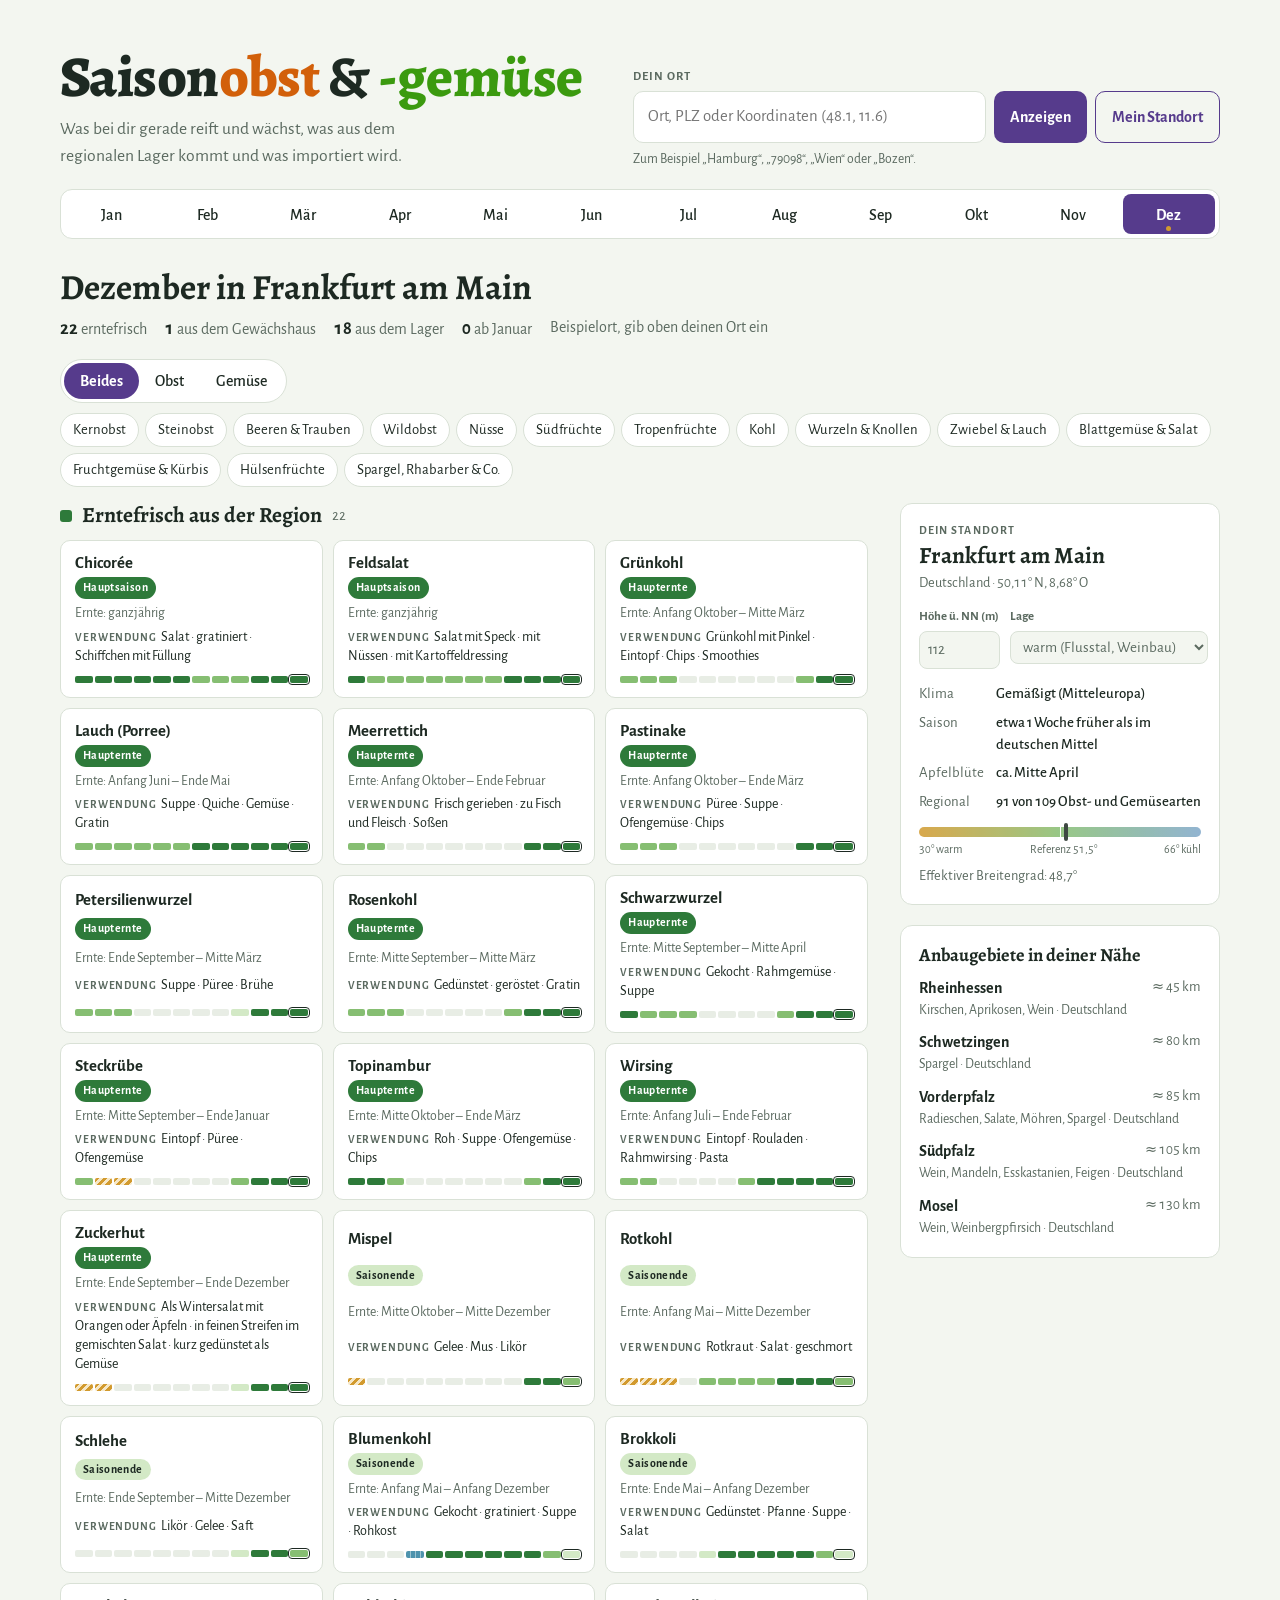
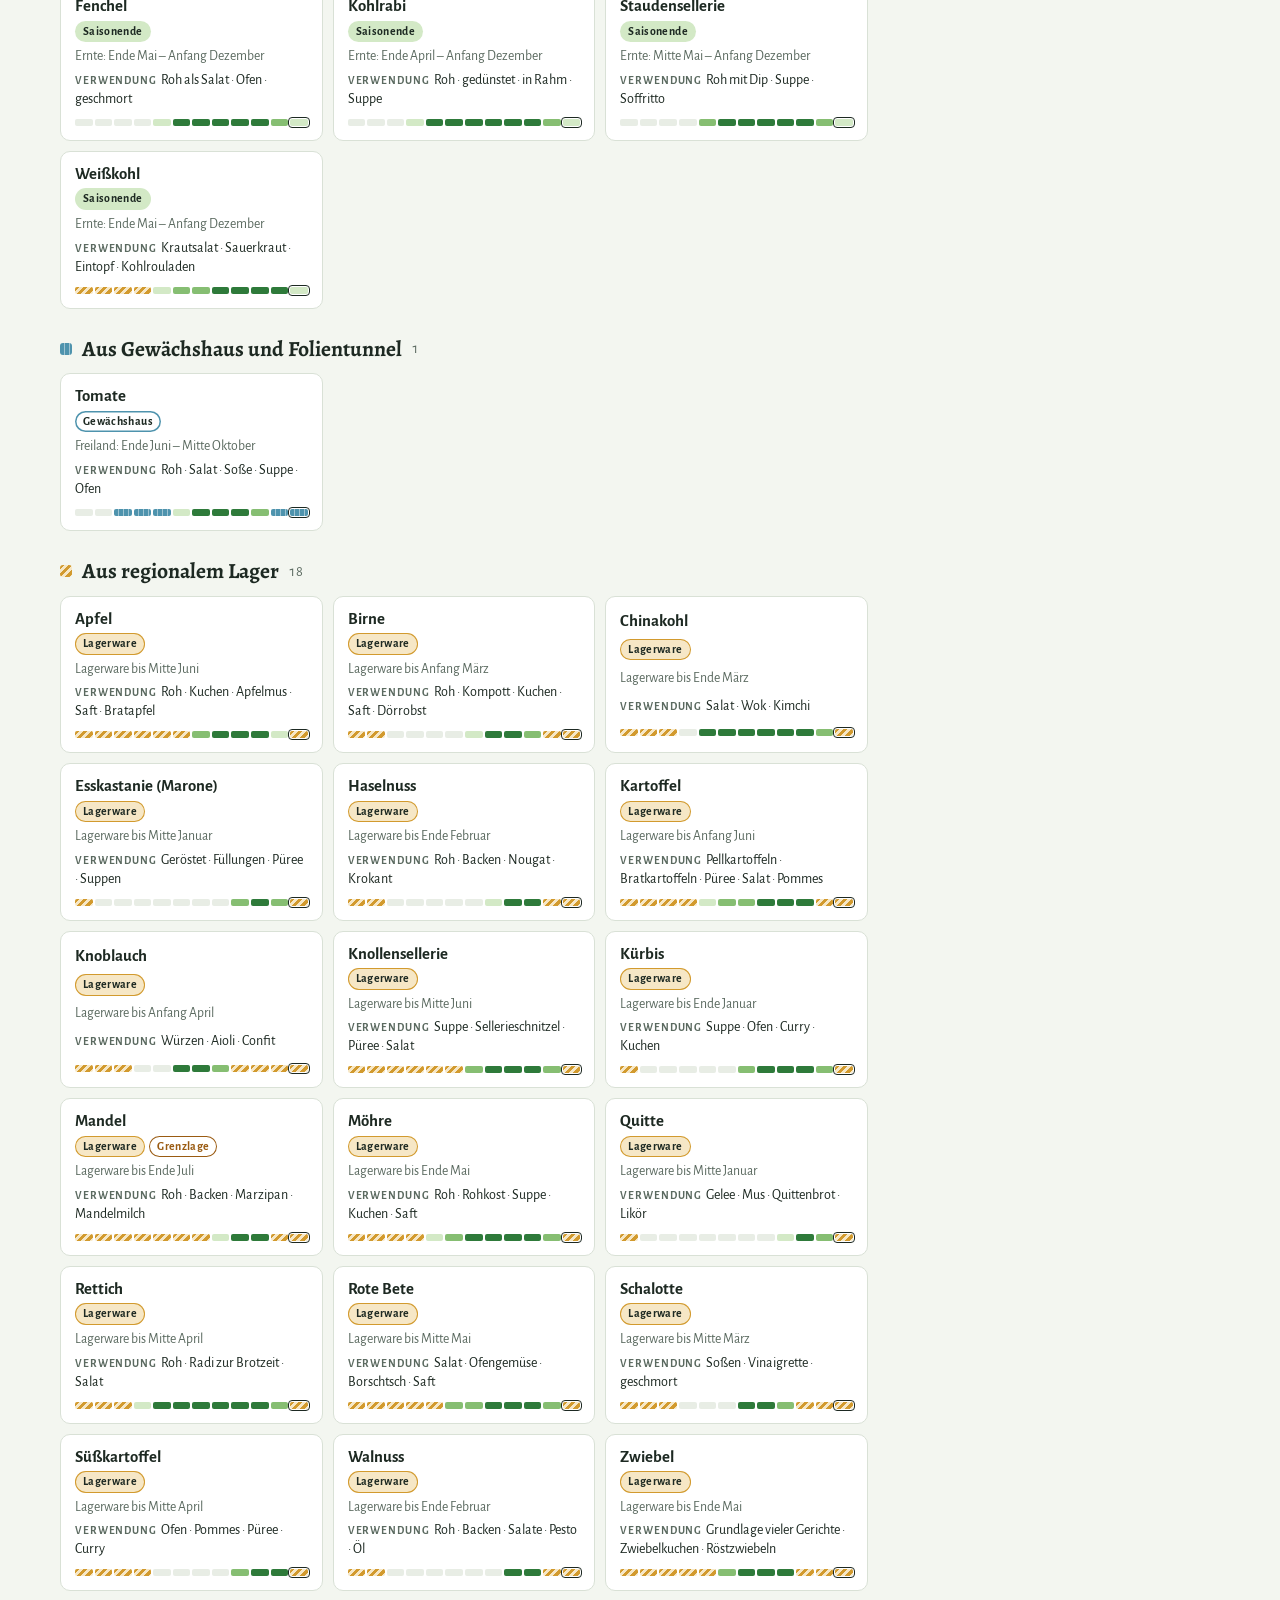
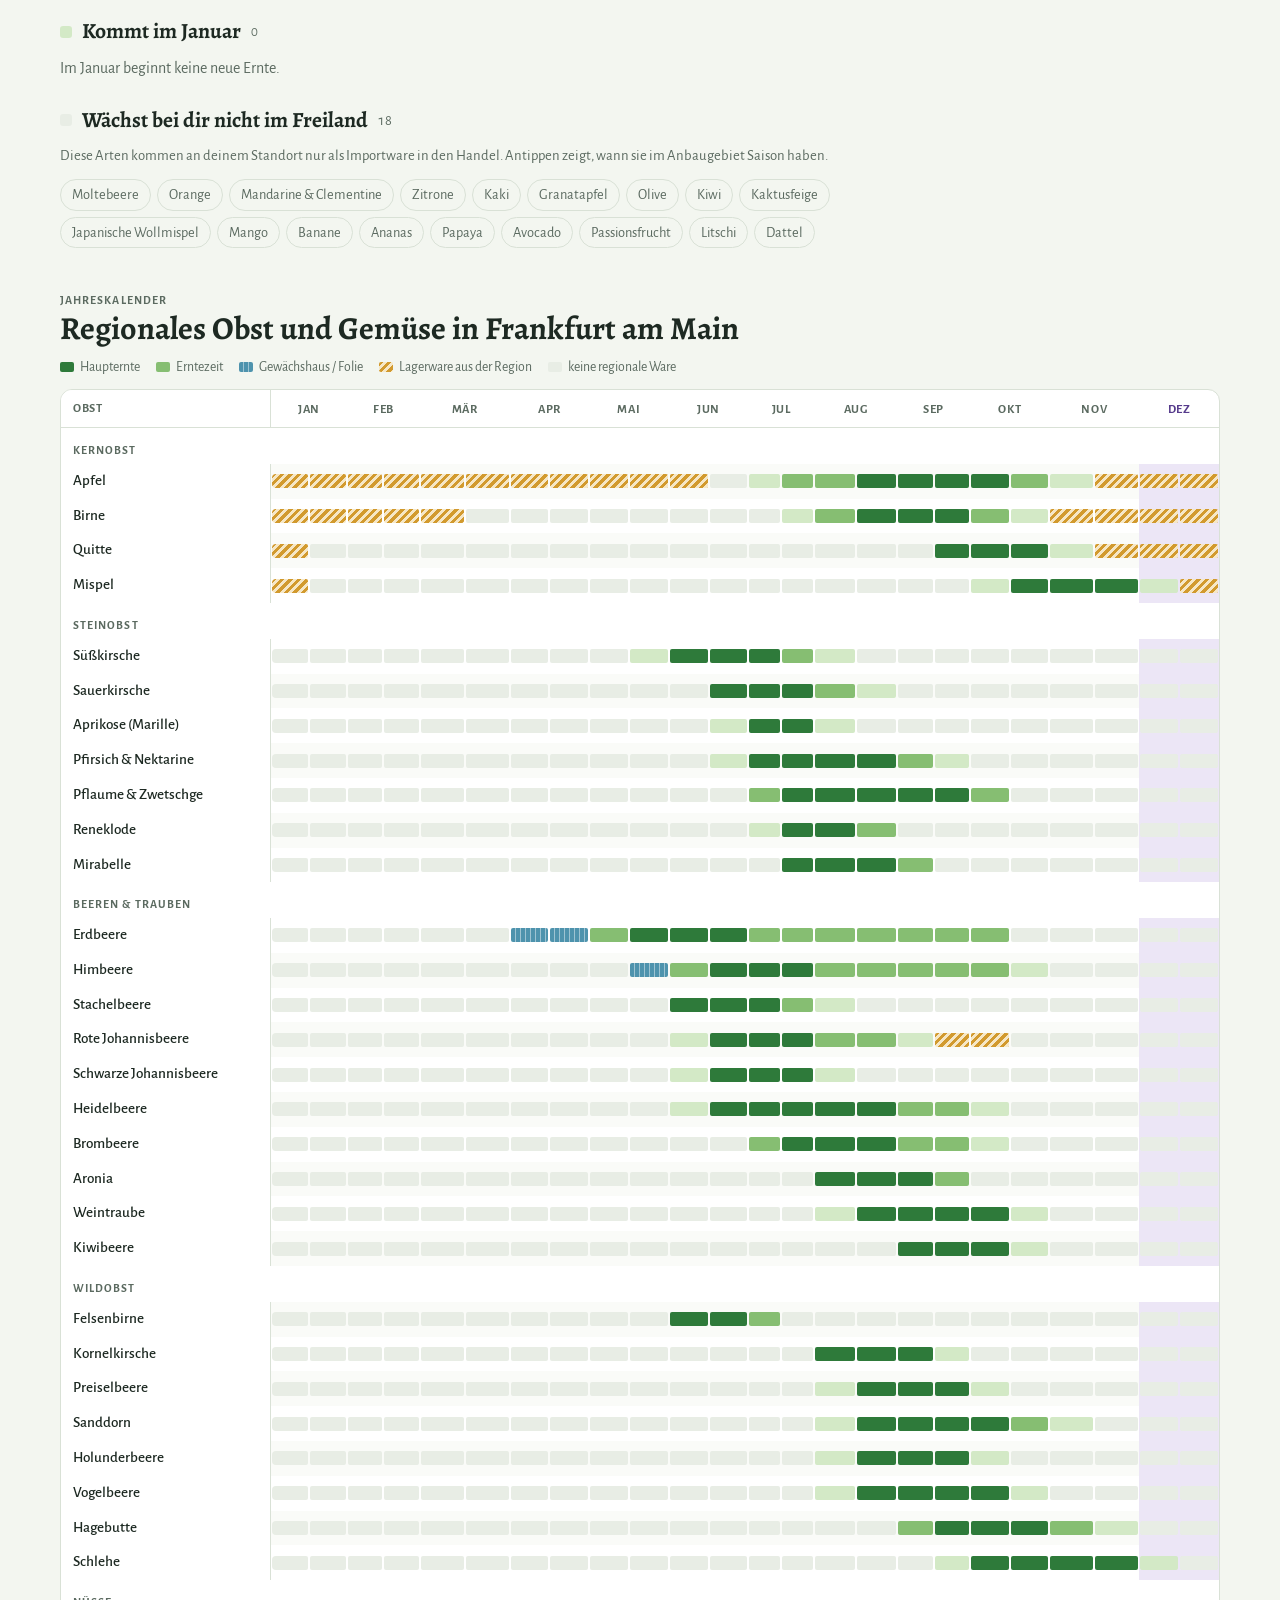
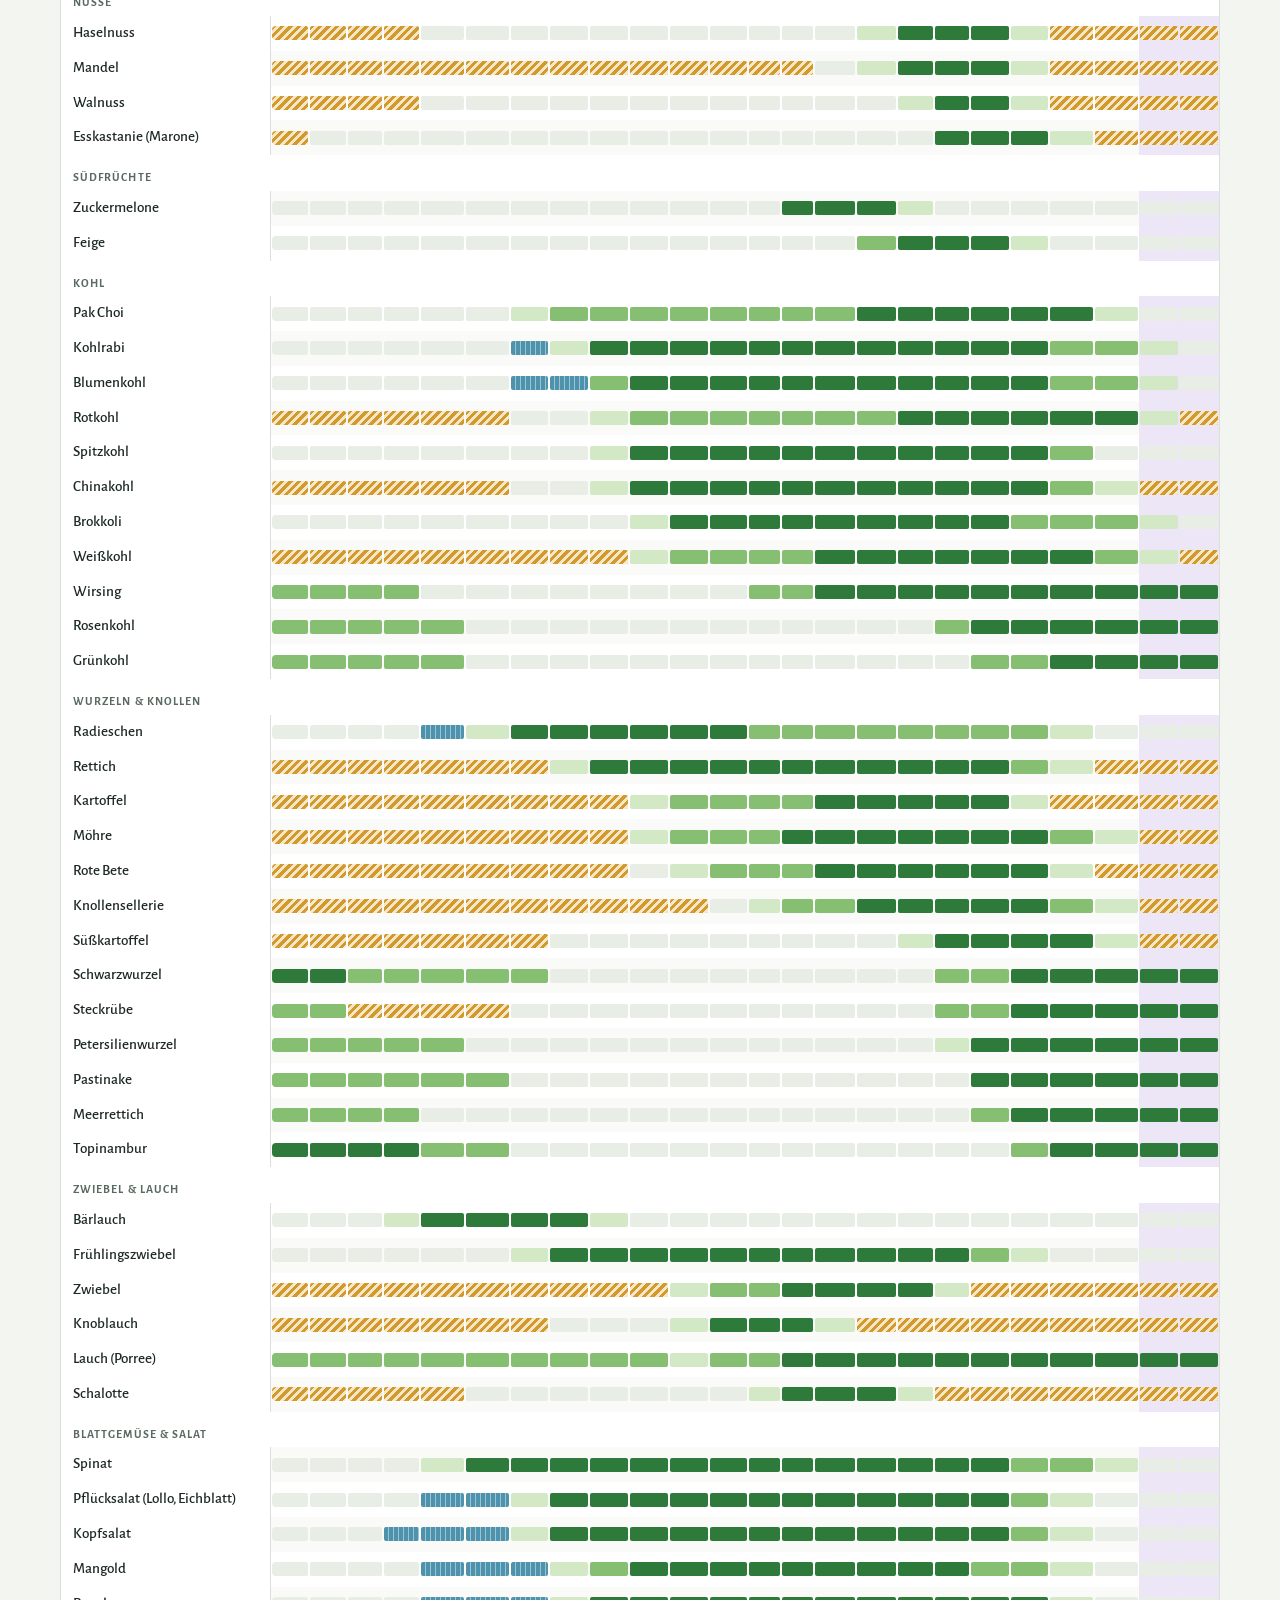
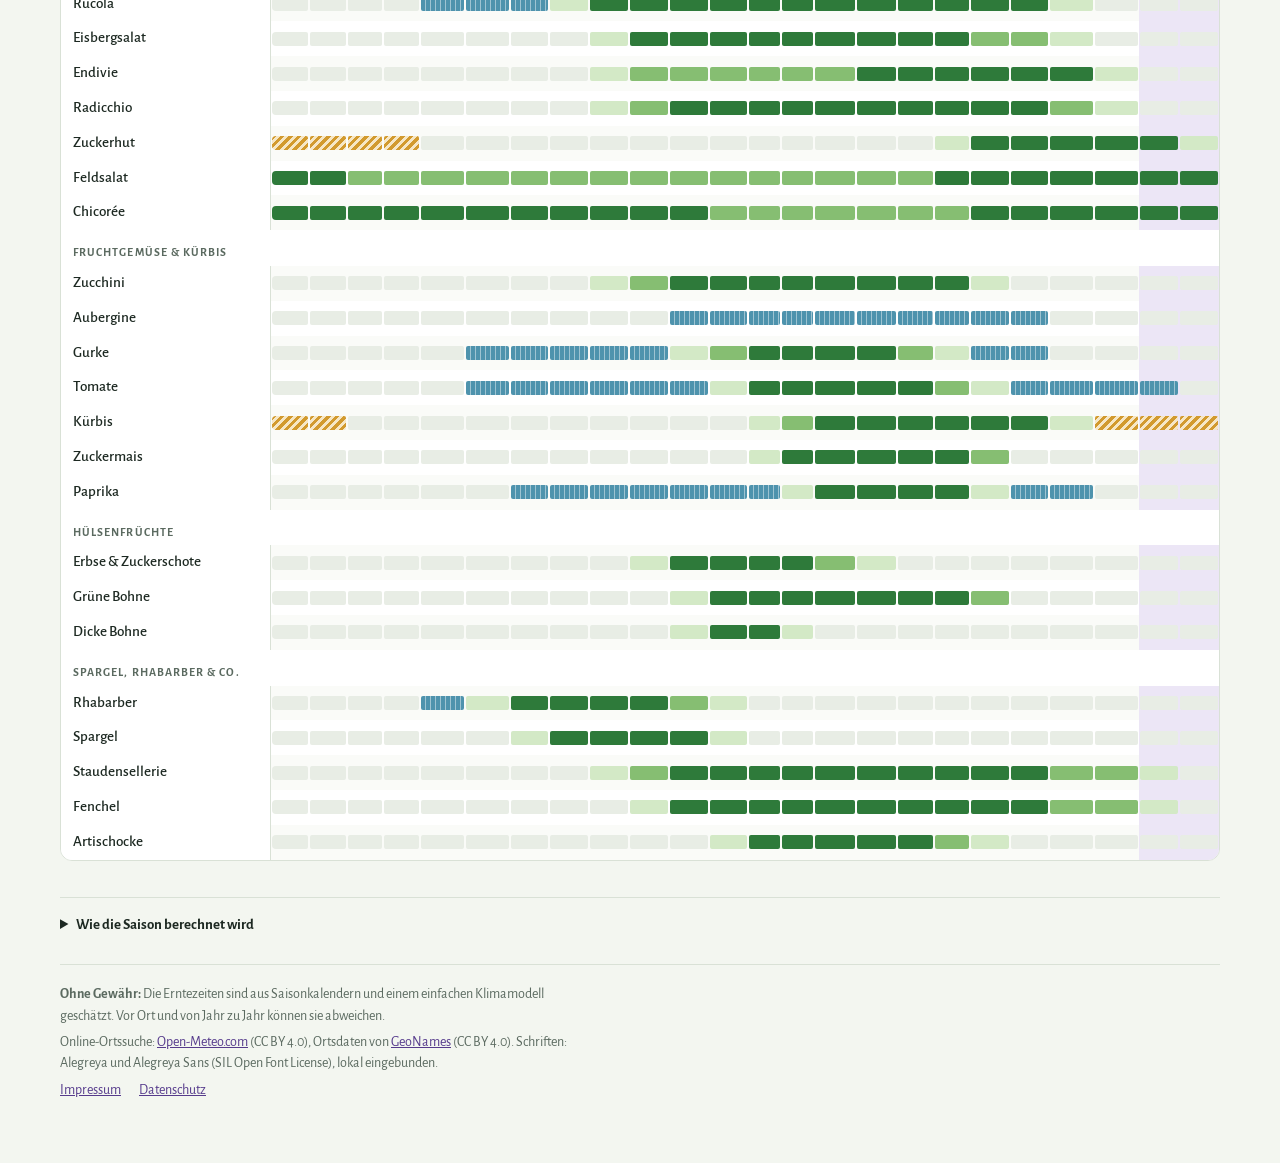
==== index.html @ 188ae680 "Saisonobst Version 5aa003ac43 Co-Authored-By: Claude Opus 5.5 <noreply@anthropic.com>" ====
<!doctype html>
<html lang="de">
<head>
<meta charset="utf-8">
<meta name="viewport" content="width=device-width,initial-scale=1,viewport-fit=cover">
<title>Saisonobst &amp; -gemüse vor Ort</title>
<meta name="description" content="Welches Obst und Gemüse wächst gerade bei dir? Ort oder PLZ eingeben und sehen, was frisch geerntet wird, was aus Gewächshaus oder Lager kommt und was importiert wird.">
<meta name="theme-color" content="#F3F6F0" media="(prefers-color-scheme: light)">
<meta name="theme-color" content="#111713" media="(prefers-color-scheme: dark)">
<link rel="manifest" href="manifest.webmanifest">
<script>/* Samsung Internet soll die App nicht selbst installieren, siehe Fußzeile */if(/SamsungBrowser/i.test(navigator.userAgent))document.querySelector('link[rel="manifest"]').remove();</script>
<link rel="icon" href="icons/icon.svg" type="image/svg+xml">
<link rel="icon" href="icons/favicon-32.png" sizes="32x32" type="image/png">
<link rel="apple-touch-icon" href="icons/apple-touch-icon.png">
<meta name="apple-mobile-web-app-title" content="Saisonobst">
<link rel="stylesheet" href="fonts/fonts.css">
<style>
/* Layout: Kopf mit Suche und Monatsleiste, darunter Hauptspalte (Karten nach Status) + Seitenspalte (Standortprofil, Anbaugebiete), dann Jahreskalender über die volle Breite */
:root{
  --paper:#F3F6F0; --surface:#FFFFFF; --ink:#1D2922; --muted:#5B6A60; --line:#D9E1D6;
  --accent:#563B8C; --accent-soft:#ECE6F6; --on-accent:#FFFFFF;
  --glass:#4E93AD;
  --peak:#2E7A3A; --season:#86BE72; --edge:#D3E9C6; --store:#D29A2E; --store-soft:#F6E7C6; --empty:#E8EDE5;
  --warn:#9A5B12; --brand-obst:#D2600A; --brand-gem:#3B9A0F;
  --f-display:"Alegreya", Georgia, "Times New Roman", serif;
  --f-body:"Alegreya Sans", "Segoe UI", system-ui, sans-serif;
  --r:10px;
}
@media (prefers-color-scheme: dark){:root:not([data-theme="light"]){
  --paper:#111713; --surface:#19211C; --ink:#E4ECE5; --muted:#98A79D; --line:#2B372F;
  --accent:#B69DEB; --accent-soft:#2A2340; --on-accent:#1A1326;
  --glass:#5FA6C0;
  --peak:#62C26B; --season:#3B7D45; --edge:#24402A; --store:#D9A13A; --store-soft:#3A2F17; --empty:#212A24;
  --warn:#E0A75A; --brand-obst:#F59A3C; --brand-gem:#86D93A; color-scheme:dark }}
:root[data-theme="dark"]{
  --paper:#111713; --surface:#19211C; --ink:#E4ECE5; --muted:#98A79D; --line:#2B372F;
  --accent:#B69DEB; --accent-soft:#2A2340; --on-accent:#1A1326;
  --glass:#5FA6C0;
  --peak:#62C26B; --season:#3B7D45; --edge:#24402A; --store:#D9A13A; --store-soft:#3A2F17; --empty:#212A24;
  --warn:#E0A75A; --brand-obst:#F59A3C; --brand-gem:#86D93A; color-scheme:dark }

*{box-sizing:border-box}
body{background:var(--paper);color:var(--ink);font-family:var(--f-body);font-size:16px;line-height:1.5;
  padding-left:max(16px, env(safe-area-inset-left, 0px));padding-right:max(16px, env(safe-area-inset-right, 0px));padding-block:0 48px}
.wrap{max-width:1160px;margin:0 auto}
h1,h2,h3{font-family:var(--f-display);text-wrap:balance;margin:0;line-height:1.15}
button,input,select{font:inherit;color:inherit}
:focus-visible{outline:2px solid var(--accent);outline-offset:2px}
.muted{color:var(--muted)}
.num{font-variant-numeric:tabular-nums}

/* Kopf */
.masthead{display:grid;grid-template-columns:minmax(0,1fr) minmax(0,1.1fr);gap:24px 40px;align-items:end;padding-block:36px 20px}
.brand h1{font-size:clamp(2.4rem,5vw,3.6rem);font-weight:800;letter-spacing:-.01em}
.brand h1 .b-obst{color:var(--brand-obst)}
.brand h1 .b-gem{white-space:nowrap}
.brand h1 .b-gem b{color:var(--brand-gem);font-weight:inherit}
.brand p{margin:6px 0 0;font-size:1.1rem;color:var(--muted);max-width:40ch}
.search{position:relative;display:flex;flex-direction:column;gap:6px}
.search label{font-size:.78rem;text-transform:uppercase;letter-spacing:.08em;color:var(--muted);font-weight:700}
.search-row{display:flex;gap:8px}
.search input{flex:1;min-width:0;padding:12px 14px;border:1.5px solid var(--line);border-radius:var(--r);background:var(--surface);font-size:1.05rem}
.search input:focus{border-color:var(--accent);outline:none;box-shadow:0 0 0 3px var(--accent-soft)}
.btn{border:0;border-radius:var(--r);padding:12px 16px;background:var(--accent);color:var(--on-accent);font-weight:700;cursor:pointer;white-space:nowrap}
.btn.ghost{background:transparent;color:var(--accent);border:1.5px solid var(--accent)}
.hint{font-size:.85rem;color:var(--muted);min-height:1.3em}
.hint.err{color:var(--warn)}
.suggest{position:absolute;top:100%;left:0;right:0;z-index:20;margin:4px 0 0;padding:4px;list-style:none;background:var(--surface);border:1px solid var(--line);border-radius:var(--r);box-shadow:0 12px 30px rgba(0,0,0,.14);max-height:320px;overflow:auto}
.suggest li{padding:8px 10px;border-radius:7px;cursor:pointer;display:flex;justify-content:space-between;gap:12px}
.suggest li[aria-selected="true"],.suggest li:hover{background:var(--accent-soft)}
.suggest small{color:var(--muted);white-space:nowrap}

/* Monatsleiste */
.months{display:grid;grid-template-columns:repeat(12,minmax(0,1fr));gap:4px;padding:4px;background:var(--surface);border:1px solid var(--line);border-radius:12px}
.months button{border:0;background:transparent;padding:9px 0 7px;border-radius:8px;cursor:pointer;font-weight:500;position:relative}
.months button:hover{background:var(--accent-soft)}
.months button[aria-pressed="true"]{background:var(--accent);color:var(--on-accent);font-weight:700}
.months button.today::after{content:"";position:absolute;left:50%;bottom:3px;width:5px;height:5px;margin-left:-2.5px;border-radius:50%;background:var(--store)}

/* Zusammenfassung */
.summary{display:flex;flex-wrap:wrap;align-items:baseline;justify-content:space-between;gap:8px 24px;padding-block:28px 8px}
.summary h2{font-size:clamp(1.6rem,3vw,2.2rem);font-weight:700}
.counts{display:flex;flex-wrap:wrap;gap:6px 18px;color:var(--muted)}
.counts b{color:var(--ink);font-size:1.15rem}
.toolbar{display:flex;flex-wrap:wrap;align-items:center;gap:10px 16px;padding-block:8px 4px}
.kind{display:inline-flex;padding:3px;border-radius:999px;background:var(--surface);border:1px solid var(--line)}
.kind button{border:0;background:transparent;border-radius:999px;padding:6px 16px;cursor:pointer;font-weight:500}
.kind button[aria-pressed="true"]{background:var(--accent);color:var(--on-accent);font-weight:700}
.filters{display:flex;flex-wrap:wrap;gap:6px}
.chip{border:1.5px solid var(--line);background:var(--surface);border-radius:999px;padding:5px 12px;cursor:pointer;font-size:.92rem}
.chip[aria-pressed="true"]{border-color:var(--accent);background:var(--accent-soft);color:var(--ink);font-weight:700}
.filters.all .chip[aria-pressed="true"]{border-color:var(--line);background:var(--surface);font-weight:400}

/* Haupt-Layout */
.layout{display:grid;grid-template-columns:minmax(0,1fr) 320px;gap:32px;align-items:start;padding-top:12px}
.group{display:flex;flex-direction:column;gap:12px;padding-bottom:28px}
.group-head{display:flex;align-items:center;gap:10px}
.group-head h3{font-size:1.35rem}
.group-head .count{font-size:.9rem;color:var(--muted)}
.group-head .key{width:12px;height:12px;border-radius:3px;flex:none}
.group p.empty{margin:0;color:var(--muted)}
.cards{display:grid;grid-template-columns:repeat(auto-fill,minmax(210px,1fr));gap:10px}
.card{display:grid;grid-template-columns:minmax(0,1fr);gap:4px 10px;align-items:center;text-align:left;padding:12px 14px 14px;background:var(--surface);border:1px solid var(--line);border-radius:var(--r);cursor:pointer;transition:border-color .15s, transform .15s}
.card:hover{border-color:var(--accent);transform:translateY(-1px)}
.card-name{font-weight:700;font-size:1.05rem;line-height:1.2}
.card-meta{grid-column:1 / -1;font-size:.86rem;color:var(--muted)}
.card-use{grid-column:1 / -1;font-size:.88rem;line-height:1.35;color:var(--ink)}
.use-lbl{font-size:.7rem;text-transform:uppercase;letter-spacing:.08em;font-weight:700;color:var(--muted);margin-right:2px}
.card .pills{grid-column:1 / -1;display:flex;flex-wrap:wrap;gap:4px}
.pill{display:inline-block;font-size:.74rem;font-weight:700;letter-spacing:.03em;padding:2px 8px;border-radius:999px;background:var(--empty);color:var(--ink)}
.pill.peak{background:var(--peak);color:#fff}
.pill.season{background:var(--edge);color:var(--ink)}
.pill.store{background:var(--store-soft);color:var(--ink);box-shadow:inset 0 0 0 1px var(--store)}
.pill.glass{background:transparent;box-shadow:inset 0 0 0 1.5px var(--glass);color:var(--ink)}
.c-glass{background:repeating-linear-gradient(90deg,var(--glass) 0 4px,color-mix(in srgb,var(--glass) 55%,var(--surface)) 4px 5px)!important}
.pill.edge{background:transparent;box-shadow:inset 0 0 0 1px var(--warn);color:var(--warn)}
.strip{grid-column:1 / -1;display:grid;grid-template-columns:repeat(12,1fr);gap:2px;margin-top:6px}
.strip i{height:7px;border-radius:2px;background:var(--empty)}
.strip i.sel{outline:1.5px solid var(--ink);outline-offset:1px}
.c-peak{background:var(--peak)!important}
.c-season{background:var(--season)!important}
.c-edge{background:var(--edge)!important}
.c-store{background:repeating-linear-gradient(135deg,var(--store) 0 3px,var(--store-soft) 3px 6px)!important}
.tags{display:flex;flex-wrap:wrap;gap:6px}
.tag{display:inline-flex;align-items:center;gap:6px;border:1px solid var(--line);background:transparent;border-radius:999px;padding:4px 11px;font-size:.9rem;cursor:pointer;color:var(--muted)}
.tag:hover{border-color:var(--accent);color:var(--ink)}

/* Seitenspalte */
aside{display:flex;flex-direction:column;gap:20px;position:sticky;top:calc(env(safe-area-inset-top, 0px) + 16px)}
.panel{background:var(--surface);border:1px solid var(--line);border-radius:12px;padding:18px}
.panel h3{font-size:1.15rem;margin-bottom:10px}
.eyebrow{font-size:.74rem;text-transform:uppercase;letter-spacing:.09em;color:var(--muted);font-weight:700}
.loc-name{font-family:var(--f-display);font-size:1.45rem;font-weight:700;line-height:1.2;margin:2px 0 2px}
.loc-sub{font-size:.9rem;color:var(--muted)}
.fields{display:grid;grid-template-columns:1fr 1fr;gap:10px;margin:14px 0}
.fields label{display:flex;flex-direction:column;gap:4px;font-size:.8rem;color:var(--muted);font-weight:700}
.fields input,.fields select{padding:7px 8px;border:1px solid var(--line);border-radius:8px;background:var(--paper);font-weight:400;font-size:.95rem;min-width:0}
.facts{margin:0;display:grid;grid-template-columns:auto 1fr;gap:6px 12px;font-size:.93rem}
.facts dt{color:var(--muted)}
.facts dd{margin:0;font-weight:500}
.gauge{margin-top:14px}
.gauge-bar{position:relative;height:10px;border-radius:5px;background:linear-gradient(90deg,var(--store) 0%,var(--season) 50%,#7FA7C9 100%);opacity:.85}
.gauge-mark{position:absolute;top:-4px;width:4px;height:18px;margin-left:-2px;border-radius:2px;background:var(--ink)}
.gauge-mid{position:absolute;top:-2px;width:1px;height:14px;background:var(--surface);left:50%}
.gauge-scale{display:flex;justify-content:space-between;font-size:.74rem;color:var(--muted);margin-top:4px}
.note{font-size:.85rem;color:var(--warn);margin:10px 0 0}
.regions{list-style:none;margin:0;padding:0;display:flex;flex-direction:column;gap:10px}
.regions li{display:grid;grid-template-columns:minmax(0,1fr) auto;gap:0 10px}
.regions .rn{font-weight:700}
.regions .rd{font-variant-numeric:tabular-nums;color:var(--muted);font-size:.9rem;text-align:right}
.regions .rf{grid-column:1 / -1;font-size:.86rem;color:var(--muted)}

/* Kalender */
.calendar{padding-top:16px}
.calendar-head{display:flex;flex-wrap:wrap;justify-content:space-between;align-items:end;gap:10px 24px;margin-bottom:12px}
.calendar-head h2{font-size:clamp(1.5rem,2.6vw,2rem)}
.legend{display:flex;flex-wrap:wrap;gap:6px 16px;font-size:.86rem;color:var(--muted)}
.legend span{display:inline-flex;align-items:center;gap:6px}
.legend i{width:14px;height:10px;border-radius:2px;display:inline-block;background:var(--empty)}
.table-scroll{overflow-x:auto;background:var(--surface);border:1px solid var(--line);border-radius:12px}
table{border-collapse:separate;border-spacing:0;width:100%;min-width:720px}
th,td{padding:0}
thead th{font-size:.78rem;font-weight:700;color:var(--muted);text-transform:uppercase;letter-spacing:.06em;padding:10px 0 8px;text-align:center;border-bottom:1px solid var(--line)}
thead th.sel{color:var(--accent)}
th.rowh{position:sticky;left:0;z-index:2;background:var(--surface);text-align:left;padding:0 12px;width:210px;min-width:170px;border-right:1px solid var(--line)}
thead th.rowh{z-index:3}
th.rowh button{display:flex;align-items:center;gap:8px;width:100%;border:0;background:transparent;padding:6px 0;cursor:pointer;text-align:left;font-weight:500;text-transform:none;letter-spacing:0;font-size:.95rem;color:var(--ink)}
th.rowh button:hover{color:var(--accent)}
tbody tr:nth-child(even) td{background:color-mix(in srgb,var(--paper) 45%,transparent)}
td.cell{padding:5px 1px}
td.cell i{display:block;height:14px;border-radius:2px;background:var(--empty)}
td.m0 i{border-top-left-radius:4px;border-bottom-left-radius:4px}
td.sel{background:var(--accent-soft)!important}
td.cat-row{padding:14px 12px 4px;font-size:.74rem;text-transform:uppercase;letter-spacing:.09em;color:var(--muted);font-weight:700;background:var(--surface)!important}

/* Dialog */
dialog{border:0;border-radius:14px;padding:0;max-width:min(560px,calc(100vw - 32px));width:100%;background:var(--surface);color:var(--ink);box-shadow:0 30px 80px rgba(0,0,0,.35)}
dialog::backdrop{background:rgba(10,15,12,.45)}
.dlg{padding:22px 22px 20px;display:flex;flex-direction:column;gap:14px}
.dlg-head{display:flex;align-items:center;gap:12px}
.dlg-head h2{font-size:1.7rem;flex:1}
.close{border:0;background:var(--empty);width:34px;height:34px;border-radius:50%;cursor:pointer;font-size:1.2rem;line-height:1}
.dlg .facts{font-size:.98rem}
.dlg .strip{grid-template-columns:repeat(24,1fr);gap:2px}
.dlg .strip i{height:12px}
.strip-lbl{display:grid;grid-template-columns:repeat(12,1fr);font-size:.72rem;color:var(--muted);text-align:center}
.dlg p{margin:0}
.rez-link{display:block;padding:10px 12px;border:1px solid var(--line);border-radius:var(--r);color:inherit;text-decoration:none}
.rez-link:hover{border-color:var(--accent)}
.rez-link b{display:block;color:var(--accent)}
.rez-meta{display:block;font-size:.86rem;color:var(--muted)}
.dlg h4{margin:0 0 2px;font-size:.74rem;text-transform:uppercase;letter-spacing:.09em;color:var(--muted)}

/* Methodik */
.method{margin-top:36px;border-top:1px solid var(--line);padding-top:16px;color:var(--muted);font-size:.93rem}
.method summary{cursor:pointer;font-weight:700;color:var(--ink)}
.method p{max-width:75ch}

@media (max-width: 900px){
  .masthead{grid-template-columns:1fr;padding-block:24px 16px}
  .layout{grid-template-columns:1fr}
  aside{position:static}
}
@media (max-width: 560px){
  .months{grid-template-columns:repeat(6,minmax(0,1fr))}
  .search-row{flex-wrap:wrap}
  .search-row input{flex-basis:100%}
  .search-row .btn{flex:1}
  .cards{grid-template-columns:1fr}
}
@media (prefers-reduced-motion: reduce){ .card{transition:none} .card:hover{transform:none} }

/* App-Fassung: Fußzeile */
.appfoot{margin-top:28px;padding-top:14px;border-top:1px solid var(--line);color:var(--muted);font-size:.88rem}
.appfoot p{max-width:75ch;margin:.4em 0}
.appfoot a{color:var(--accent)}
.appfoot-links{display:flex;flex-wrap:wrap;gap:6px 18px;align-items:center}
.appfoot button{font:inherit;font-weight:700;color:var(--on-accent);background:var(--accent);border:0;border-radius:999px;padding:6px 14px;cursor:pointer}
.appfoot button:focus-visible,.appfoot a.appfoot-btn:focus-visible{outline:2px solid var(--ink);outline-offset:2px}
.appfoot a.appfoot-btn{display:inline-block;font-weight:700;color:var(--on-accent);background:var(--accent);border-radius:999px;padding:6px 14px;text-decoration:none;white-space:nowrap}
</style>
</head>
<body>
<div class="wrap">
  <header class="masthead">
    <div class="brand">
      <h1>Saison<span class="b-obst">obst</span> <span class="b-gem">&amp;&nbsp;<b>-gemüse</b></span></h1>
      <p>Was bei dir gerade reift und wächst, was aus dem regionalen Lager kommt und was importiert wird.</p>
    </div>
    <div class="search">
      <label for="q">Dein Ort</label>
      <div class="search-row">
        <input id="q" type="text" autocomplete="off" spellcheck="false" placeholder="Ort, PLZ oder Koordinaten (48.1, 11.6)"
               role="combobox" aria-expanded="false" aria-controls="suggest" aria-autocomplete="list">
        <button class="btn" id="go" type="button">Anzeigen</button>
        <button class="btn ghost" id="geo" type="button" hidden>Mein Standort</button>
      </div>
      <ul class="suggest" id="suggest" role="listbox" hidden></ul>
      <div class="hint" id="hint" aria-live="polite">Zum Beispiel „Hamburg“, „79098“, „Wien“ oder „Bozen“.</div>
    </div>
  </header>

  <nav class="months" id="months" aria-label="Monat wählen"></nav>

  <section class="summary">
    <h2 id="title">…</h2>
    <div class="counts num" id="counts"></div>
  </section>
  <div class="toolbar">
    <div class="kind" id="kind" role="group" aria-label="Obst oder Gemüse anzeigen"></div>
    <div class="filters" id="filters" role="group" aria-label="Kategorien filtern"></div>
  </div>

  <div class="layout">
    <main id="main"></main>
    <aside>
      <section class="panel" id="profile"></section>
      <section class="panel">
        <h3>Anbaugebiete in deiner Nähe</h3>
        <ul class="regions" id="regions"></ul>
      </section>
    </aside>
  </div>

  <section class="calendar">
    <div class="calendar-head">
      <div>
        <div class="eyebrow">Jahreskalender</div>
        <h2 id="cal-title">Regionales Obst und Gemüse</h2>
      </div>
      <div class="legend">
        <span><i class="c-peak"></i>Haupternte</span>
        <span><i class="c-season"></i>Erntezeit</span>
        <span><i class="c-glass"></i>Gewächshaus / Folie</span>
        <span><i class="c-store"></i>Lagerware aus der Region</span>
        <span><i></i>keine regionale Ware</span>
      </div>
    </div>
    <div class="table-scroll"><table id="cal"></table></div>
  </section>

  <details class="method">
    <summary>Wie die Saison berechnet wird</summary>
    <p>Grundlage sind amtliche Saisonkalender: der Bayerische Saisonkalender des Kompetenzzentrums für Ernährung (KErn, 2020), die Saisonkalender des Bundeszentrums für Ernährung (BZfE/BLE, 2024), der Saisonkalender des Schweizer Bauernverbands (2025) und das Saisonposter der Energie- und Umweltagentur Niederösterreich. Die Erntezeiten beziehen sich auf ein Referenzklima wie in Mittel- und Süddeutschland (etwa 51,5° N in 100–200 m Höhe, entspricht klimatisch etwa München). Für deinen Ort rechnet die App einen „effektiven Breitengrad“ aus Breitengrad und Höhe: 122 Höhenmeter wirken etwa wie ein Breitengrad weiter nördlich (bioklimatisches Gesetz nach Hopkins). Warme Lagen wie Oberrheingraben, Weinstraße, Wachau oder Tessin werden um 1,5 Grad wärmer gerechnet, kühle Lagen um 1 Grad kühler.</p>
    <p>Pro Grad verschiebt sich die Ernte um etwa 3 Tage, höchstens um 40 Tage. Zitrusfrüchte und andere Winterfrüchte verschieben sich kaum. Ob eine Frucht bei dir regional wächst, hängt davon ab, ob der effektive Breitengrad im Anbaubereich der Frucht liegt. Auf der Südhalbkugel werden alle Zeiten um ein halbes Jahr versetzt.</p>
    <p>Bei Gemüse zeigt die App zusätzlich, wann regionale Ware aus Gewächshaus oder Folientunnel kommt, etwa Tomaten, Gurken, Paprika und früher Salat. Wintergemüse wie Grünkohl, Lauch oder Feldsalat bleibt über den Winter auf dem Feld. In sehr kalten Regionen mit Dauerfrost ist das nur eingeschränkt möglich.</p>
    <p>Grenzen: Niederschlag, Wüsten- und Monsunklima, Mikroklima und einzelne Sorten bildet das Modell nicht ab. Für München weicht das Modell nur in 31 von 804 Monatswerten vom Bayerischen Saisonkalender ab, meist in Randmonaten oder wo sich die Kalender untereinander widersprechen. Für Deutschland, Österreich und die Schweiz sind die Angaben daher verlässlich, im übrigen Europa grob, außerhalb Europas nur eine Näherung. Wetter verschiebt die Ernte von Jahr zu Jahr um ein bis zwei Wochen.</p>
    <p>Rezept-Tipps: Die Detailansicht verlinkt je Sorte ein Rezept von GuteKueche.at mit mindestens 4,3 Sternen und 15 Bewertungen. Geprüft wurde je Sorte nur eine Auswahl der Rezepte, es ist also ein gut bewertetes Rezept, nicht zwingend das beste. Die Bewertungen in der App haben den Stand November 2026, aktuell stehen sie auf der Rezeptseite. Die Seite ist österreichisch geprägt, dort heißt etwa die Tomate Paradeiser. Wo kein Rezept die Regel erfüllt, gibt es keinen Tipp.</p>
    <p>Die Ortssuche nutzt eine eingebaute Liste mit rund 280 Orten und allen deutschen, österreichischen und Schweizer PLZ-Regionen. Unbekannte Orte sucht sie zusätzlich online über den kostenlosen Geodienst von Open-Meteo. Dabei wird nur der eingegebene Ortsname übertragen. Alles andere funktioniert auch ohne Internet.</p>
  </details>
  <footer class="appfoot">
    <p><strong>Ohne Gewähr:</strong> Die Erntezeiten sind aus Saisonkalendern und einem einfachen Klimamodell geschätzt. Vor Ort und von Jahr zu Jahr können sie abweichen.</p>
    <p>Online-Ortssuche: <a href="https://open-meteo.com/" rel="noopener">Open-Meteo.com</a> (CC BY 4.0), Ortsdaten von <a href="https://www.geonames.org/" rel="noopener">GeoNames</a> (CC BY 4.0). Schriften: Alegreya und Alegreya Sans (SIL Open Font License), lokal eingebunden.</p>
    <p id="samsung" hidden><strong>Als App installieren:</strong> Der Samsung-Browser löst dabei oft eine Warnung von Google Play Protect aus. Öffne die Seite dafür in Chrome. Hier im Browser funktioniert alles auch ohne Installation. <a id="inchrome" class="appfoot-btn" href="#">In Chrome öffnen</a></p>
    <p class="appfoot-links"><a href="impressum.html">Impressum</a><a href="datenschutz.html">Datenschutz</a><button type="button" id="install" hidden>App installieren</button><span id="appstate" aria-live="polite"></span></p>
  </footer>
</div>

<dialog id="dlg" aria-labelledby="dlg-title"><div class="dlg" id="dlg-body"></div></dialog>

<script>
"use strict";
/* ---------- Kalender-Grundlagen ---------- */
const MONTHS=["Januar","Februar","März","April","Mai","Juni","Juli","August","September","Oktober","November","Dezember"];
const MSHORT=["Jan","Feb","Mär","Apr","Mai","Jun","Jul","Aug","Sep","Okt","Nov","Dez"];
const MD=[31,28,31,30,31,30,31,31,30,31,30,31];
const CUM=[0,31,59,90,120,151,181,212,243,273,304,334];
const REF=51.5;
const mod=x=>((Math.round(x)%365)+365)%365;
const d0=s=>{const [m,d]=s.split("-").map(Number);return CUM[m-1]+d-1;};
const inRange=(d,a,b)=>mod(d-a)<=mod(b-a);
function monthOf(d){d=mod(d);let m=11;while(CUM[m]>d)m--;return m;}
function fmt(d){d=mod(d);const m=monthOf(d);const day=d-CUM[m]+1;return (day<=10?"Anfang ":day<=20?"Mitte ":"Ende ")+MONTHS[m];}

/* ---------- Obst-Datenbank ----------
 h: [Erntebeginn, Beginn Haupternte, Ende Haupternte, Ernteende] im Referenzklima (MM-TT)
 r: [min, max] effektiver Breitengrad, in dem die Frucht regional angebaut wird
 st: Tage Lagerware nach Ernteende, ref: Referenz-Breitengrad der Erntedaten, s: Verschiebungsfaktor
 y: ganzjährig (pk: Hauptsaison), o: typische Herkunft */
const CAT={kern:"Kernobst",stein:"Steinobst",beere:"Beeren & Trauben",wild:"Wildobst",nuss:"Nüsse",sued:"Südfrüchte",tropen:"Tropenfrüchte",
 kohl:"Kohl",wurzel:"Wurzeln & Knollen",zwiebel:"Zwiebel & Lauch",blatt:"Blattgemüse & Salat",frucht:"Fruchtgemüse & Kürbis",huelse:"Hülsenfrüchte",spross:"Spargel, Rhabarber & Co."};
const KINDS={obst:["kern","stein","beere","wild","nuss","sued","tropen"],gemuese:["kohl","wurzel","zwiebel","blatt","frucht","huelse","spross"]};
KINDS.alle=[...KINDS.obst,...KINDS.gemuese];
const KIND_LABEL={alle:"Beides",obst:"Obst",gemuese:"Gemüse"};
const KIND_NOUN={alle:"Obst und Gemüse",obst:"Obst",gemuese:"Gemüse"};
const FRUITS=[
 {id:"apfel",n:"Apfel",k:"kern",h:["07-20","09-01","10-20","11-10"],st:220,r:[34,63],so:"Elstar, Boskoop, Jonagold, Braeburn, Topaz, Gala, Cox Orange, Holsteiner Cox, Santana",t:"Aus kontrollierter Lagerung gibt es regionale Äpfel bis in den Frühsommer. Kühl und getrennt von anderem Obst lagern, denn Äpfel geben Ethylen ab und lassen Nachbarn schneller reifen."},
 {id:"birne",n:"Birne",k:"kern",h:["08-01","08-25","10-05","10-31"],st:130,r:[34,60],so:"Williams Christ, Conference, Alexander Lucas, Gute Luise, Clapps Liebling",t:"Viele Sorten werden hart gepflückt und reifen bei Zimmertemperatur in wenigen Tagen nach."},
 {id:"quitte",n:"Quitte",k:"kern",h:["10-01","10-05","10-31","11-15"],st:60,r:[35,55],so:"Konstantinopeler Apfelquitte, Bereczki, Portugiesische Birnenquitte",t:"Roh kaum essbar, ideal für Gelee, Mus und Quittenbrot. Den Flaum vor dem Kochen abreiben."},
 {id:"mispel",n:"Mispel",k:"kern",fr:1,h:["10-20","11-01","11-30","12-15"],st:30,r:[38,55],so:"Holländische Großfrüchtige, Westerveld",t:"Erst nach Frost oder längerem Lagern weich und dann süß-säuerlich."},
 {id:"suesskirsche",n:"Süßkirsche",k:"stein",h:["06-01","06-10","07-25","08-15"],r:[35,58],so:"Burlat, Kordia, Regina, Hedelfinger, Schneiders Späte Knorpelkirsche",t:"Kirschen reifen nicht nach. Mit Stiel kaufen und ungewaschen im Kühlschrank lagern, dann halten sie zwei bis drei Tage."},
 {id:"sauerkirsche",n:"Sauerkirsche",k:"stein",h:["07-01","07-05","08-10","08-31"],r:[38,62],so:"Schattenmorelle, Morina, Achat, Safir",t:"Zum Backen, Einkochen und für Saft. Die Schattenmorelle ist die klassische Sorte."},
 {id:"zwetschge",n:"Pflaume & Zwetschge",k:"stein",h:["07-10","08-01","09-30","10-20"],r:[36,60],so:"Bühler Frühzwetschge, Cacaks Schöne, Hanita, Presenta, Hauszwetschge",t:"Zwetschgen sind länglicher und fester als runde Pflaumen und behalten beim Backen ihre Form."},
 {id:"mirabelle",n:"Mirabelle",k:"stein",h:["07-25","08-05","08-31","09-20"],r:[40,56],so:"Mirabelle von Nancy, Mirabelle von Metz",t:"Klein, gelb und sehr süß. Lothringen ist das bekannteste Anbaugebiet."},
 {id:"reneklode",n:"Reneklode",k:"stein",h:["07-20","08-01","08-25","09-10"],r:[39,56],so:"Große Grüne Reneklode, Oullins Reneklode, Graf Althans",t:"Grüne bis goldgelbe Pflaumenart, sehr saftig und aromatisch."},
 {id:"aprikose",n:"Aprikose (Marille)",k:"stein",h:["07-01","07-10","07-31","08-20"],r:[34,52],so:"Wachauer Marille (Klosterneuburger), Bergeron, Hargrand, Orangered",t:"Braucht warme Lagen und ist spätfrostgefährdet. In Österreich heißt sie Marille."},
 {id:"pfirsich",n:"Pfirsich & Nektarine",k:"stein",h:["07-01","07-20","08-31","09-30"],r:[33,52],so:"Roter Weinbergpfirsich, Redhaven, Benedicte, Revita",t:"Weinbergpfirsiche sind klein und rotfleischig. Sie werden vor allem zu Marmelade und Likör verarbeitet."},
 {id:"erdbeere",n:"Erdbeere",k:"beere",gh:["04-10","05-15"],h:["05-10","05-25","07-10","10-20"],r:[30,66],so:"Clery, Elsanta, Malwina, Sonata, Korona, Mieze Schindler",t:"Freilandware gibt es ab Ende Mai. Folientunnel und mehrmals tragende Sorten verlängern die Saison bis in den Herbst."},
 {id:"himbeere",n:"Himbeere",k:"beere",gh:["05-15","06-10"],h:["06-10","07-01","07-31","10-31"],r:[36,65],so:"Tulameen, Glen Ample, Autumn Bliss, Polka",t:"Sommerhimbeeren tragen im Juli, Herbsthimbeeren bis zum ersten Frost."},
 {id:"brombeere",n:"Brombeere",k:"beere",h:["07-10","08-01","08-31","10-10"],r:[34,58],so:"Loch Ness, Theodor Reimers, Navaho, Thornfree",t:"Nur vollreif pflücken, Brombeeren reifen nicht nach."},
 {id:"rjoh",n:"Rote Johannisbeere",k:"beere",st:30,h:["06-15","07-01","08-10","09-15"],r:[40,66],so:"Jonkheer van Tets, Rovada, Rolan, Weiße Versailler",t:"Ganze Rispen ernten und die Beeren erst kurz vor der Verwendung abstreifen."},
 {id:"sjoh",n:"Schwarze Johannisbeere",k:"beere",h:["06-20","07-01","07-31","08-20"],r:[40,66],so:"Titania, Ometa, Ben Lomond",t:"Sehr reich an Vitamin C. Herb im Geschmack, gut für Saft und Gelee."},
 {id:"stachel",n:"Stachelbeere",k:"beere",h:["06-10","06-20","07-25","08-15"],r:[41,64],so:"Invicta, Hinnonmäki Rot, Pax",t:"Unreif grün geerntet zum Backen, vollreif süß zum Naschen."},
 {id:"heidel",n:"Heidelbeere",k:"beere",h:["06-20","07-01","08-31","10-10"],r:[35,68],so:"Duke, Bluecrop, Elliott, Reka",t:"Kulturheidelbeeren sind innen hell. Wilde Waldheidelbeeren sind kleiner und färben stark."},
 {id:"traube",n:"Weintraube",k:"beere",h:["08-15","09-01","10-15","10-31"],r:[33,52.5],so:"Tafeltrauben: Muscat bleu, Venus, Vanessa, Phoenix",t:"Regionale Tafeltrauben sind meist pilzwiderstandsfähige Sorten, die ohne viel Pflanzenschutz auskommen."},
 {id:"kiwibeere",n:"Kiwibeere",k:"beere",h:["09-10","09-20","10-15","10-31"],r:[38,55],so:"Weiki, Issai, Ken's Red",t:"Stachelbeergroße Kiwis mit glatter, essbarer Schale. Winterhart bis etwa −25 °C."},
 {id:"aronia",n:"Aronia",k:"beere",h:["08-10","08-20","09-15","10-01"],r:[42,64],so:"Nero, Viking",t:"Herb und adstringierend, meist als Saft oder getrocknet."},
 {id:"preisel",n:"Preiselbeere",k:"wild",h:["08-15","09-01","09-30","10-15"],r:[44,70],so:"Wildsammlung, Kultursorten Red Pearl, Koralle",t:"Wächst wild in Nadelwäldern und Heiden. Roh herb, klassisch als Kompott."},
 {id:"sanddorn",n:"Sanddorn",k:"wild",fr:1,h:["08-15","09-01","10-10","11-15"],r:[42,68],so:"Leikora, Habego, Hergo",t:"Sehr reich an Vitamin C. Wächst an Küsten und auf Sandböden, angebaut etwa in Brandenburg und Mecklenburg."},
 {id:"holunder",n:"Holunderbeere",k:"wild",h:["08-15","09-01","09-30","10-10"],r:[36,63],so:"Haschberg, Sampo, Wildsammlung",t:"Roh leicht giftig. Nur gekocht verwenden, etwa als Saft oder Suppe."},
 {id:"schlehe",n:"Schlehe",k:"wild",fr:1,h:["10-01","10-20","11-30","12-15"],r:[38,60],so:"Wildsammlung",t:"Nach dem ersten Frost weniger herb. Für Likör, Gelee und Saft."},
 {id:"hagebutte",n:"Hagebutte",k:"wild",fr:1,h:["09-10","09-25","10-31","11-30"],r:[36,64],so:"Hundsrose, Kartoffelrose, Wildsammlung",t:"Die Frucht der Wildrose. Für Mus und Tee Kerne und Härchen entfernen."},
 {id:"kornel",n:"Kornelkirsche",k:"wild",h:["08-10","08-20","09-15","09-30"],r:[38,56],so:"Jolico, Kasanlak, Wildsammlung",t:"Reife Früchte sind dunkelrot und lösen sich leicht. Säuerlich, gut für Marmelade."},
 {id:"felsenbirne",n:"Felsenbirne",k:"wild",h:["06-10","06-20","07-10","07-25"],r:[40,62],so:"Kupfer-Felsenbirne, Erdbeer-Felsenbirne, Wildsammlung",t:"Reif sind die Beeren blauschwarz und schmecken süß mit leichter Marzipannote. Vögel sind oft schneller, also rechtzeitig pflücken."},
 {id:"vogelbeere",n:"Vogelbeere",k:"wild",fr:1,h:["08-20","09-01","10-10","10-31"],r:[40,68],so:"Mährische Eberesche (süßer), Wildsammlung",t:"Roh bitter und unbekömmlich. Gekocht als Gelee oder gebrannt als Schnaps."},
 {id:"moltebeere",n:"Moltebeere",k:"wild",ref:63,h:["07-20","07-28","08-10","08-20"],r:[57,72],o:"Skandinavien",so:"Wildsammlung",t:"Wächst in Mooren Skandinaviens und ist in Finnland und Norwegen eine begehrte Wildfrucht."},
 {id:"walnuss",n:"Walnuss",k:"nuss",h:["09-15","09-25","10-20","10-31"],st:120,r:[33,56],so:"Weinsberg 1, Geisenheim 139, Lara, Franquette",t:"Die grüne Schale platzt bei Reife auf. Gut getrocknet halten Walnüsse bis zum nächsten Sommer."},
 {id:"hasel",n:"Haselnuss",k:"nuss",h:["09-01","09-10","10-10","10-31"],st:120,r:[35,60],so:"Hallesche Riesen, Lambertsnuss, Corabel",t:"Fällt reif von selbst aus der Hülle. Trocken gelagert monatelang haltbar."},
 {id:"kastanie",n:"Esskastanie (Marone)",k:"nuss",h:["09-25","10-05","10-31","11-15"],st:60,r:[36,51],so:"Ecker, Marigoule, Bouche de Bétizac, Pfälzer Wildkastanien",t:"Wächst in milden Lagen wie Pfalz, Ortenau und Tessin. Vor dem Rösten kreuzweise einschneiden."},
 {id:"mandel",n:"Mandel",k:"nuss",ref:40,h:["08-01","08-15","09-15","09-30"],st:270,r:[30,49],o:"Spanien, Italien, Kalifornien",so:"Marcona, Largueta, Pfälzer Mandelsorten",t:"In Deutschland nur in sehr milden Lagen wie an der Südlichen Weinstraße."},
 {id:"feige",n:"Feige",k:"sued",ref:40,s:.5,h:["08-01","08-20","09-30","10-15"],r:[28,49.3],o:"Mittelmeerraum",so:"Brown Turkey, Dalmatie, Ronde de Bordeaux",t:"Reife Feigen geben auf Druck leicht nach. Sie sind empfindlich und sollten schnell gegessen werden."},
 {id:"orange",n:"Orange",k:"sued",ref:38,s:0,h:["11-15","12-15","03-15","05-31"],r:[24,42],o:"Spanien, Italien, Griechenland",so:"Navelina, Navel Lane Late, Valencia Late, Tarocco und Moro (Blutorangen)",t:"Navel-Orangen im Winter, Valencia-Orangen bis in den Frühsommer, Blutorangen von Januar bis März."},
 {id:"mandarine",n:"Mandarine & Clementine",k:"sued",ref:38,s:0,h:["10-15","11-01","01-15","02-28"],r:[25,42.5],o:"Spanien, Italien, Marokko",so:"Clemenules, Nadorcott, Satsuma, Ortanique",t:"Clementinen sind meist kernlos, Satsumas werden besonders früh reif."},
 {id:"zitrone",n:"Zitrone",k:"sued",ref:38,s:0,h:["10-15","11-15","04-15","06-15"],r:[24,41],o:"Spanien, Italien, Türkei",so:"Primofiori, Verna, Femminello, Amalfi-Zitrone",t:"Hauptsaison ist der Winter. Sommerzitronen (Verdelli) ergänzen das Angebot."},
 {id:"kaki",n:"Kaki",k:"sued",ref:40,s:.5,h:["10-10","10-25","11-30","12-31"],r:[30,46.8],o:"Spanien, Italien",so:"Rojo Brillante (Persimon), Tipo, Fuyu",t:"Adstringierende Sorten erst sehr weich essen. Persimon und Sharon sind auch fest genießbar."},
 {id:"granat",n:"Granatapfel",k:"sued",ref:38,s:.5,h:["09-20","10-01","11-15","12-15"],st:60,r:[28,44.5],o:"Spanien, Türkei, Israel",so:"Mollar de Elche, Wonderful, Hicaz",t:"Die Kerne lösen sich am leichtesten unter Wasser aus der Frucht."},
 {id:"olive",n:"Olive",k:"sued",ref:40,s:.3,h:["10-01","10-20","12-15","01-31"],r:[28,44.5],o:"Mittelmeerraum",so:"Kalamata, Taggiasca, Manzanilla, Leccino",t:"Frisch vom Baum ungenießbar bitter. Erst das Einlegen in Lake macht Oliven essbar."},
 {id:"kiwi",n:"Kiwi",k:"sued",ref:40,s:.5,h:["10-20","11-01","11-30","12-10"],st:150,r:[33,47.5],o:"Italien, Griechenland, Neuseeland",so:"Hayward, Soreli, Zespri Gold",t:"Hart geerntet und lange lagerfähig. Neben Äpfeln gelagert reift sie schneller."},
 {id:"melone",n:"Zuckermelone",k:"sued",oref:40,h:["07-25","08-05","08-31","09-15"],r:[25,52],o:"Spanien, Italien",so:"Cantaloupe, Charentais, Galia, Honigmelone",t:"Eine reife Melone duftet am Stielansatz süß."},
 {id:"kaktusfeige",n:"Kaktusfeige",k:"sued",ref:37,h:["08-01","08-15","09-30","10-31"],r:[24,40],o:"Sizilien, Spanien, Nordafrika",so:"Sanguigna, Sulfarina, Muscaredda",t:"Vorsicht, feine Stacheln. Mit Handschuhen schälen."},
 {id:"wollmispel",n:"Japanische Wollmispel",k:"sued",ref:38,h:["04-15","05-01","05-31","06-15"],r:[26,42],o:"Spanien, Italien",so:"Algerie, Tanaka",t:"Frühe Frucht des Mittelmeerraums, in Italien Nespola, in Spanien Níspero genannt."},
 {id:"mango",n:"Mango",k:"tropen",ref:20,h:["03-15","04-15","07-15","08-31"],r:[0,32],o:"Indien, Mexiko, Peru, Westafrika",so:"Alphonso, Kent, Keitt, Tommy Atkins",t:"Die Erntezeit unterscheidet sich je nach Anbauland und Sorte stark."},
 {id:"banane",n:"Banane",k:"tropen",y:true,r:[0,30],o:"Ecuador, Kolumbien, Kanaren",so:"Cavendish, Plátano de Canarias, Babybanane",t:"Wird grün geerntet und reift nach. In den Tropen das ganze Jahr verfügbar."},
 {id:"ananas",n:"Ananas",k:"tropen",y:true,pk:["03-01","06-30"],r:[0,26],o:"Costa Rica, Ghana",so:"MD2 (Extra Sweet), Queen Victoria",t:"Reift nach der Ernte kaum nach. Reif riecht sie süß am Stielansatz."},
 {id:"papaya",n:"Papaya",k:"tropen",y:true,r:[0,27],o:"Brasilien, Mexiko",so:"Formosa, Solo",t:"In den Tropen ganzjährig. Die Kerne sind essbar und schmecken pfeffrig."},
 {id:"avocado",n:"Avocado",k:"tropen",ref:36,s:0,h:["11-01","12-01","04-30","05-31"],r:[10,40],o:"Spanien, Peru, Mexiko",so:"Hass, Fuerte, Bacon",t:"Hass reift im Winter und Frühjahr. Nach der Ernte bei Zimmertemperatur nachreifen lassen."},
 {id:"passion",n:"Passionsfrucht",k:"tropen",y:true,r:[0,30],o:"Kolumbien, Kenia",so:"Maracuja (gelb), Purpurgranadilla",t:"Reif, wenn die Schale schrumpelig wird."},
 {id:"litschi",n:"Litschi",k:"tropen",ref:22,h:["05-15","06-01","07-15","07-31"],r:[17,28],o:"China, Thailand, Madagaskar",so:"Mauritius, Feizixiao",t:"Kurze Saison im Frühsommer. Die Schale lässt sich leicht abziehen."},
 {id:"dattel",n:"Dattel",k:"tropen",ref:28,s:.5,h:["08-15","09-15","11-15","12-15"],st:180,r:[20,34],o:"Tunesien, Israel, Ägypten",so:"Deglet Nour, Medjool",t:"Frisch im Herbst, getrocknet das ganze Jahr."}
];

/* Verwendung je Obstart */
const USE={
 felsenbirne:["roh naschen","Marmelade und Gelee","Kuchen und Muffins","getrocknet im Müsli"],
 apfel:["roh","Kuchen","Apfelmus","Saft","Bratapfel"],birne:["roh","Kompott","Kuchen","Saft","Dörrobst"],quitte:["Gelee","Mus","Quittenbrot","Likör"],mispel:["Gelee","Mus","Likör"],
 suesskirsche:["roh","Kuchen","Kompott","Marmelade"],sauerkirsche:["Kuchen","Kompott","Saft","Marmelade"],zwetschge:["Zwetschgenkuchen","Pflaumenmus","Kompott","Dörrobst","Schnaps"],
 mirabelle:["roh","Kuchen","Konfitüre","Schnaps"],reneklode:["roh","Kompott","Konfitüre"],aprikose:["roh","Marmelade","Marillenknödel","Kuchen","Dörrobst"],pfirsich:["roh","Kuchen","Kompott","Marmelade"],
 erdbeere:["roh","Erdbeerkuchen","Marmelade","Desserts"],himbeere:["roh","Desserts","Marmelade","Sirup"],brombeere:["roh","Marmelade","Saft","Desserts"],
 rjoh:["Gelee","Saft","Kuchen","Rote Grütze"],sjoh:["Saft","Gelee","Likör (Cassis)"],stachel:["Kuchen","Kompott","Marmelade","reif roh"],heidel:["roh","Pfannkuchen","Muffins","Marmelade"],
 traube:["roh","Saft","Wein","Rosinen"],kiwibeere:["roh","Müsli","Desserts"],aronia:["Saft","getrocknet","Marmelade","Smoothies"],preisel:["Kompott zu Wild","Marmelade","Saft"],
 sanddorn:["Saft","Sirup","Marmelade","Likör"],holunder:["Saft","Gelee","Suppe","nur gekocht"],schlehe:["Likör","Gelee","Saft"],hagebutte:["Mus","Tee","Marmelade"],
 kornel:["Marmelade","Saft","Likör"],vogelbeere:["Gelee","Schnaps"],moltebeere:["Marmelade","Desserts","Likör"],
 walnuss:["roh","Backen","Salate","Pesto","Öl"],hasel:["roh","Backen","Nougat","Krokant"],kastanie:["geröstet","Füllungen","Püree","Suppen"],mandel:["roh","Backen","Marzipan","Mandelmilch"],
 feige:["roh","zu Käse","Konfitüre","getrocknet"],orange:["roh","Saft","Salate","Marmelade"],mandarine:["roh","Desserts"],zitrone:["Saft","Schale zum Backen","Getränke","Dressings"],
 kaki:["roh","Desserts","Smoothies"],granat:["roh","Salate","Saft","Desserts"],olive:["eingelegt","Olivenöl","Tapenade"],kiwi:["roh","Müsli","Desserts"],melone:["roh","Obstsalat","mit Schinken"],
 kaktusfeige:["roh","Saft","Sirup"],wollmispel:["roh","Marmelade"],mango:["roh","Chutney","Smoothies","Currys"],banane:["roh","Backen","Smoothies"],ananas:["roh","gegrillt","Currys","Desserts"],
 papaya:["roh","grün als Salat","Smoothies"],avocado:["roh","Guacamole","Salate","Brotaufstrich"],passion:["roh","Desserts","Saft"],litschi:["roh","Desserts"],dattel:["roh","Backen","zum Süßen","gefüllt"]
};
/* Rezept-Tipps von gutekueche.at. Stand der Bewertungen: November 2026.
   Regel: mindestens 4,3 Sterne und 15 Bewertungen, sonst kein Tipp. */
const REZEPTE={
 apfel:{"t":"Apfelmus","u":"apfelmus-rezept-2387","r":4.6,"v":21294},
 birne:{"t":"Birnenmus","u":"birnenmus-rezept-6077","r":4.4,"v":1017},
 quitte:{"t":"Quittenkäse","u":"quittenkaese-rezept-24365","r":4.4,"v":473},
 mispel:{"t":"Mispelmarmelade","u":"mispelmarmelade-rezept-47651","r":4.5,"v":23},
 suesskirsche:{"t":"Kirschkuchen","u":"kirschkuchen-rezept-9938","r":4.5,"v":12267},
 sauerkirsche:{"t":"Weichselsoße","u":"weichselsosse-rezept-29845","r":4.6,"v":38},
 zwetschge:{"t":"Zwetschkenfleck","u":"zwetschkenfleck-rezept-1962","r":4.5,"v":2549},
 reneklode:{"t":"Ringlottenknödel","u":"ringlottenknodel-rezept-46663","r":5,"v":390},
 aprikose:{"t":"Marillenwähe","u":"marillenwahe-rezept-45563","r":4.8,"v":29},
 pfirsich:{"t":"Pfirsichkuchen","u":"pfirsichkuchen-rezept-6273","r":4.6,"v":3762},
 erdbeere:{"t":"Erdbeereis","u":"erdbeereis-rezept-2922","r":4.4,"v":575},
 himbeere:{"t":"Himbeersaft","u":"himbeersaft-rezept-18559","r":4.5,"v":186},
 brombeere:{"t":"Brombeersirup","u":"brombeersirup-rezept-36603","r":4.4,"v":395},
 rjoh:{"t":"Ribiselkuchen","u":"ribiselkuchen-rezept-6296","r":4.5,"v":93},
 sjoh:{"t":"Schwarze Johannisbeer-Marmelade","u":"schwarze-johannisbeer-marmelade-rezept-13654","r":4.5,"v":1347},
 stachel:{"t":"Stachelbeer Marmelade","u":"stachelbeer-marmelade-rezept-5922","r":4.5,"v":402},
 heidel:{"t":"Heidelbeereis","u":"heidelbeereis-rezept-11717","r":4.4,"v":821},
 traube:{"t":"Traubensaft","u":"traubensaft-rezept-37201","r":4.5,"v":130},
 aronia:{"t":"Aroniamarmelade","u":"aroniamarmelade-rezept-8337","r":4.4,"v":1318},
 preisel:{"t":"Preiselbeersoße","u":"preiselbeersosse-rezept-7177","r":4.4,"v":84},
 holunder:{"t":"Hollerkoch","u":"hollerkoch-rezept-7852","r":4.3,"v":123},
 schlehe:{"t":"Schlehensorbet","u":"schlehensorbet-rezept-1704","r":4.5,"v":22},
 hagebutte:{"t":"Hagebutten Tee","u":"hagebutten-tee-rezept-44600","r":4.7,"v":248},
 kornel:{"t":"Dirndlmarmelade","u":"dirndlmarmelade-rezept-8698","r":4.5,"v":539},
 felsenbirne:{"t":"Felsenbirnen-Marmelade","u":"felsenbirnen-marmelade-rezept-37100","r":4.3,"v":42},
 vogelbeere:{"t":"Vogelbeermarmelade","u":"vogelbeermarmelade-rezept-7523","r":4.4,"v":249},
 walnuss:{"t":"Walnusseis","u":"walnusseis-rezept-11997","r":4.5,"v":347},
 hasel:{"t":"Haselnussecken","u":"haselnussecken-rezept-6521","r":4.4,"v":169},
 kastanie:{"t":"Maronisuppe","u":"maronisuppe-rezept-8269","r":4.5,"v":2470},
 mandel:{"t":"Mandelreis","u":"mandelreis-rezept-11476","r":4.3,"v":170},
 feige:{"t":"Feigensenf","u":"feigensenf-rezept-52604","r":4.7,"v":25},
 orange:{"t":"Orangeneis","u":"orangeneis-rezept-16517","r":4.5,"v":26},
 mandarine:{"t":"Mandarinenkuchen","u":"mandarinenkuchen-rezept-4959","r":4.4,"v":226},
 zitrone:{"t":"Zitroneneis","u":"zitroneneis-rezept-13780","r":4.4,"v":684},
 kaki:{"t":"Gefüllte Kaki","u":"gefuellte-kaki-rezept-15676","r":4.4,"v":115},
 granat:{"t":"Granatapfelsorbet","u":"granatapfelsorbet-rezept-25656","r":4.4,"v":93},
 olive:{"t":"Olivenbrot","u":"olivenbrot-rezept-314","r":4.6,"v":39},
 kiwi:{"t":"Kiwi Shake","u":"kiwi-shake-rezept-18090","r":4.4,"v":1020},
 melone:{"t":"Melonenbowle","u":"melonenbowle-rezept-18109","r":4.5,"v":1572},
 mango:{"t":"Mango Lassi","u":"mango-lassi-rezept-6990","r":4.5,"v":3189},
 banane:{"t":"Bananenbrot","u":"bananenbrot-rezept-3715","r":4.5,"v":8105},
 ananas:{"t":"Ananasmus","u":"ananasmus-rezept-27982","r":4.6,"v":71},
 papaya:{"t":"Papaya Lassi","u":"papaya-lassi-rezept-18473","r":4.7,"v":101},
 avocado:{"t":"Avocadodip","u":"avocadodip-rezept-2899","r":4.5,"v":6479},
 passion:{"t":"Passionsfrucht Marmelade","u":"passionsfrucht-marmelade-rezept-24945","r":4.5,"v":177},
 litschi:{"t":"Litschi-Sorbet mit Frozen Yogurt","u":"litschi-sorbet-mit-frozen-yogurt-rezept-13340","r":4.6,"v":22},
 dattel:{"t":"Datteln mit Speck","u":"datteln-mit-speck-rezept-297","r":4.4,"v":175},
 blumenkohl:{"t":"Karfiolsuppe","u":"karfiolsuppe-rezept-8163","r":4.5,"v":3500},
 brokkoli:{"t":"Brokkoli Suppe","u":"brokkoli-suppe-rezept-2747","r":4.5,"v":15462},
 weisskohl:{"t":"Krautsalat","u":"krautsalat-rezept-31442","r":4.5,"v":330},
 rotkohl:{"t":"Blaukraut","u":"blaukraut-rezept-6316","r":4.5,"v":8388},
 wirsing:{"t":"Wirsingsalat","u":"wirsingsalat-rezept-11146","r":4.3,"v":1086},
 gruenkohl:{"t":"Grünkohlsuppe","u":"grunkohlsuppe-rezept-32199","r":4.4,"v":423},
 rosenkohl:{"t":"Kohlsprossen","u":"kohlsprossen-rezept-1591","r":4.6,"v":1510},
 kohlrabi:{"t":"Kohlrabisuppe","u":"kohlrabisuppe-rezept-8837","r":4.5,"v":2720},
 chinakohl:{"t":"Chinakohlsalat","u":"chinakohlsalat-rezept-6444","r":4.6,"v":4070},
 spitzkohl:{"t":"Farfalle mit Spitzkohl","u":"farfalle-mit-spitzkohl-rezept-14195","r":4.5,"v":341},
 pakchoi:{"t":"Pak Choi Gemüse","u":"pak-choi-gemuese-rezept-26833","r":4.4,"v":4772},
 kartoffel:{"t":"Kartoffelsalat","u":"kartoffelsalat-rezept-815","r":4.5,"v":6293},
 moehre:{"t":"Karottensalat","u":"karottensalat-rezept-1372","r":4.5,"v":5320},
 rotebete:{"t":"Rote Rüben Suppe","u":"rote-rueben-suppe-rezept-3723","r":4.5,"v":3095},
 pastinake:{"t":"Pastinakensuppe","u":"pastinakensuppe-rezept-9393","r":4.5,"v":1499},
 petersilienwurzel:{"t":"Petersilienwurzel-Suppe","u":"petersilienwurzel-suppe-rezept-20441","r":4.7,"v":28},
 sellerie:{"t":"Selleriesuppe","u":"selleriesuppe-rezept-3425","r":4.5,"v":6820},
 schwarzwurzel:{"t":"Schwarzwurzelsalat","u":"schwarzwurzelsalat-rezept-30386","r":4.5,"v":678},
 radieschen:{"t":"Radieschensuppe","u":"radieschensuppe-rezept-22196","r":4.5,"v":370},
 rettich:{"t":"Rettichsalat","u":"rettichsalat-rezept-7111","r":4.5,"v":2079},
 topinambur:{"t":"Topinambur-Salat","u":"topinambur-salat-rezept-5718","r":4.5,"v":120},
 steckruebe:{"t":"Kohlrübengemüse","u":"kohlruebengemuese-rezept-12453","r":4.7,"v":43},
 suesskartoffel:{"t":"Süßkartoffelbrei","u":"susskartoffelbrei-rezept-44580","r":4.6,"v":82},
 meerrettich:{"t":"Krensoße","u":"krensosse-rezept-7231","r":4.6,"v":699},
 zwiebel:{"t":"Zwiebelsuppe","u":"zwiebelsuppe-rezept-4542","r":4.6,"v":10145},
 fruehlingszwiebel:{"t":"Jungzwiebelsuppe","u":"jungzwiebelsuppe-rezept-40652","r":4.7,"v":97},
 lauch:{"t":"Lauchsuppe","u":"lauchsuppe-rezept-8062","r":4.5,"v":3137},
 knoblauch:{"t":"Knoblauchsuppe","u":"knoblauchsuppe-rezept-1418","r":4.6,"v":107},
 baerlauch:{"t":"Bärlauchsuppe","u":"baerlauchsuppe-rezept-3857","r":4.5,"v":8863},
 schalotte:{"t":"Glasierte Schalotten","u":"glasierte-schalotten-rezept-29002","r":4.5,"v":18},
 kopfsalat:{"t":"Kartoffelsuppe mit Kopfsalat","u":"kartoffelsuppe-mit-kopfsalat-rezept-12008","r":4.5,"v":28},
 eisberg:{"t":"Eisbergsalat mit Joghurt","u":"eisbergsalat-mit-joghurt-rezept-17821","r":4.5,"v":2156},
 pfluecksalat:{"t":"Blattsalat mit Thunfisch","u":"blattsalat-mit-thunfisch-rezept-9613","r":4.4,"v":33},
 feldsalat:{"t":"Vogerlsalat mit Speck","u":"vogerlsalat-mit-speck-rezept-20977","r":4.5,"v":41},
 spinat:{"t":"Spinat","u":"spinat-rezept-7244","r":4.6,"v":967},
 mangold:{"t":"Mangoldspinat","u":"mangoldspinat-rezept-6915","r":4.4,"v":628},
 rucola:{"t":"Rucolapesto","u":"rucolapesto-rezept-22855","r":4.5,"v":794},
 endivie:{"t":"Endiviensalat","u":"endiviensalat-rezept-17657","r":4.5,"v":846},
 chicoree:{"t":"Chicoreesalat","u":"chicoreesalat-rezept-10442","r":4.5,"v":702},
 radicchio:{"t":"Radicchio gegrillt","u":"radicchio-gegrillt-rezept-32265","r":4.5,"v":43},
 zuckerhut:{"t":"Zuckerhutsalat","u":"zuckerhutsalat-rezept-10313","r":4.5,"v":578},
 tomate:{"t":"Tomatensoße","u":"tomatensosse-rezept-2429","r":4.5,"v":899},
 gurke:{"t":"Gurkensalat","u":"gurkensalat-rezept-5974","r":4.5,"v":3297},
 zucchini:{"t":"Zucchinisuppe","u":"zucchinisuppe-rezept-6773","r":4.5,"v":3768},
 paprika:{"t":"Paprikasalat","u":"paprikasalat-rezept-9732","r":4.5,"v":1398},
 aubergine:{"t":"Auberginencreme","u":"auberginencreme-rezept-11962","r":4.4,"v":471},
 kuerbis:{"t":"Kürbissuppe","u":"kuerbissuppe-rezept-3789","r":4.4,"v":638},
 mais:{"t":"Maissuppe","u":"maissuppe-rezept-2341","r":4.6,"v":44},
 bohne:{"t":"Fisolensalat","u":"fisolensalat-rezept-29239","r":4.6,"v":713},
 erbse:{"t":"Erbsensuppe","u":"erbsensuppe-rezept-7805","r":4.5,"v":2700},
 dickebohne:{"t":"Dicke Bohnen mit Speck & Kräutern","u":"dicke-bohnen-mit-speck-und-kraeutern-rezept-1230","r":4.7,"v":24},
 spargel:{"t":"Spargelrisotto","u":"spargelrisotto-rezept-5096","r":4.5,"v":3461},
 rhabarber:{"t":"Rhabarber Lassi","u":"rhabarber-lassi-rezept-581","r":4.5,"v":134},
 fenchel:{"t":"Fenchelsuppe","u":"fenchelsuppe-rezept-8271","r":4.4,"v":2639},
 staudensellerie:{"t":"Stangensellerie überbacken","u":"stangensellerie-uberbacken-rezept-27580","r":4.5,"v":3356},
 artischocke:{"t":"Artischockenpüree","u":"artischockenpueree-rezept-21068","r":4.7,"v":21}
};
const useText=id=>{const u=USE[id]||FRUITS.find(f=>f.id===id)?.u||[];return u.length?u[0].charAt(0).toUpperCase()+u[0].slice(1)+(u.length>1?" · "+u.slice(1).join(" · "):""):"";};

/* ---------- Gemüse-Datenbank (gleiches Format, gh = Gewächshaus/Folie, u = Verwendung) ---------- */
const VEG=[
 {id:"blumenkohl",n:"Blumenkohl",k:"kohl",gh:["04-10","05-10"],fr:1,h:["05-10","06-01","10-31","12-10"],r:[30,62],so:"Clapton, Neckarperle, Graffiti (violett), Romanesco",u:["gekocht","gratiniert","Suppe","Rohkost"],t:"Die Blätter schützen die Blume vor Sonne. Kühl gelagert hält er einige Tage."},
 {id:"brokkoli",n:"Brokkoli",k:"kohl",fr:1,h:["06-01","06-15","10-15","12-10"],r:[30,62],so:"Marathon, Belstar, Calabrese",u:["gedünstet","Pfanne","Suppe","Salat"],t:"Die geschälten Stiele sind zart und lecker. Schnell verbrauchen, er vergilbt rasch."},
 {id:"weisskohl",n:"Weißkohl",k:"kohl",fr:1,h:["06-01","08-15","11-15","12-10"],st:180,r:[34,66],so:"Filderkraut, Dithmarscher Frühkohl, Ruhm von Enkhuizen",u:["Krautsalat","Sauerkraut","Eintopf","Kohlrouladen"],t:"Lagert kühl über Monate. Für Sauerkraut wird er fein gehobelt und mit Salz vergoren."},
 {id:"rotkohl",n:"Rotkohl",k:"kohl",fr:1,h:["05-15","09-15","11-30","12-15"],st:100,r:[34,66],so:"Roodkop, Rodynda, Marner Lagerrot",u:["Rotkraut","Salat","geschmort"],t:"Ein Schuss Essig oder ein Apfel hält die Farbe rotviolett, sonst wird er bläulich."},
 {id:"wirsing",n:"Wirsing",k:"kohl",h:["07-01","08-01","12-31","02-28"],r:[34,62],so:"Vertus, Smaragd, Winterfürst",u:["Eintopf","Rouladen","Rahmwirsing","Pasta"],t:"Winterwirsing verträgt Frost und bleibt bis ins Frühjahr auf dem Feld."},
 {id:"gruenkohl",n:"Grünkohl",k:"kohl",h:["10-01","11-01","12-31","03-15"],r:[42,60],so:"Lerchenzungen, Halbhoher grüner krauser, Nero di Toscana",u:["Grünkohl mit Pinkel","Eintopf","Chips","Smoothies"],t:"Frost wandelt Stärke in Zucker um. Deshalb schmeckt Grünkohl nach den ersten Frostnächten milder."},
 {id:"rosenkohl",n:"Rosenkohl",k:"kohl",h:["09-15","10-01","12-31","03-15"],r:[42,60],so:"Hilds Ideal, Groninger, Falstaff (rot)",u:["gedünstet","geröstet","Gratin"],t:"Wird am Strunk von unten nach oben geerntet. Nach Frost aromatischer."},
 {id:"kohlrabi",n:"Kohlrabi",k:"kohl",fr:1,gh:["04-01","05-10"],h:["05-01","05-10","10-31","12-10"],r:[34,64],so:"Lanro, Blaro (blau), Superschmelz",u:["roh","gedünstet","in Rahm","Suppe"],t:"Die zarten Herzblätter kann man mitkochen. Frühe Ware stammt aus Gewächshaus und Folientunnel."},
 {id:"chinakohl",n:"Chinakohl",k:"kohl",fr:1,h:["05-20","06-01","10-31","11-30"],st:120,r:[34,62],so:"Granat, Bilko",u:["Salat","Wok","Kimchi"],t:"Mild und zart. Gekühlt lagert er einige Wochen."},
 {id:"spitzkohl",n:"Spitzkohl",k:"kohl",fr:1,h:["05-15","06-01","10-31","11-20"],r:[34,62],so:"Filderkraut, Caraflex, Express",u:["Pfanne","Salat","geschmort"],t:"Zarter und milder als Weißkohl. Braucht nur kurze Garzeit."},
 {id:"pakchoi",n:"Pak Choi",k:"kohl",fr:1,h:["04-20","09-01","11-15","11-30"],r:[30,62],so:"Pak Choi, Tatsoi, Senfkohl",t:"Stiele garen langsamer als die Blätter. Deshalb die Stiele zuerst in die Pfanne geben.",u:["kurz gebraten im Wok","gedünstet als Beilage","in Suppen und Ramen","jung roh im Salat"]},
 {id:"kartoffel",n:"Kartoffel",k:"wurzel",h:["06-01","08-15","10-15","10-31"],st:220,r:[10,68],so:"Annabelle, Linda, Belana, Sieglinde, Adretta, Bintje",u:["Pellkartoffeln","Bratkartoffeln","Püree","Salat","Pommes"],t:"Frühkartoffeln haben eine dünne Schale und lagern nicht. Lagerkartoffeln dunkel und kühl aufbewahren, sonst werden sie grün."},
 {id:"moehre",n:"Möhre",k:"wurzel",fr:1,h:["06-01","08-01","10-31","11-30"],st:180,r:[20,68],so:"Nantaise, Rodelika, Bolero, Pariser Markt",u:["roh","Rohkost","Suppe","Kuchen","Saft"],t:"Lagert in feuchtem Sand oder im Kühlschrank lange. Das Grün vorher abdrehen."},
 {id:"rotebete",n:"Rote Bete",k:"wurzel",fr:1,h:["06-15","08-15","10-31","11-15"],st:180,r:[30,66],so:"Rote Kugel, Chioggia, Burpees Golden",u:["Salat","Ofengemüse","Borschtsch","Saft"],t:"Mit Handschuhen schälen, sie färbt stark. Roh geraspelt schmeckt sie erdig-süß."},
 {id:"pastinake",n:"Pastinake",k:"wurzel",h:["10-01","10-10","12-31","03-31"],r:[38,62],so:"Halblange Weiße, Gladiator",u:["Püree","Suppe","Ofengemüse","Chips"],t:"Nach Frost süßer. Sie kann den Winter über im Boden bleiben."},
 {id:"petersilienwurzel",n:"Petersilienwurzel",k:"wurzel",h:["09-25","10-05","12-31","03-15"],r:[38,62],so:"Berliner Halblange, Arat",u:["Suppe","Püree","Brühe"],t:"Würziger als Pastinake und ein klassischer Teil des Suppengrüns."},
 {id:"sellerie",n:"Knollensellerie",k:"wurzel",fr:1,h:["07-15","09-01","10-31","11-30"],st:200,r:[34,62],so:"Prinz, Monarch, Mars",u:["Suppe","Sellerieschnitzel","Püree","Salat"],t:"Teil des Suppengrüns. In Scheiben paniert wird er zum Sellerieschnitzel."},
 {id:"schwarzwurzel",n:"Schwarzwurzel",k:"wurzel",h:["09-15","10-15","01-31","04-15"],r:[40,58],so:"Hoffmanns Schwarze Pfahl, Duplex",u:["gekocht","Rahmgemüse","Suppe"],t:"Beim Schälen tritt klebriger Milchsaft aus. Handschuhe tragen und die Stangen in Essigwasser legen."},
 {id:"radieschen",n:"Radieschen",k:"wurzel",gh:["03-01","04-10"],h:["04-01","04-15","06-30","11-10"],r:[25,68],so:"Saxa, Riesenbutter, Eiszapfen",u:["roh","aufs Brot","Salat"],t:"Ohne Blätter lagern, sonst werden sie schnell weich."},
 {id:"rettich",n:"Rettich",k:"wurzel",fr:1,h:["05-01","05-15","10-15","11-15"],st:150,r:[30,64],so:"Münchner Bier, Neckarruhm, Daikon",u:["roh","Radi zur Brotzeit","Salat"],t:"Der bayerische Radi wird spiralig geschnitten, gesalzen und zur Brotzeit gegessen."},
 {id:"topinambur",n:"Topinambur",k:"wurzel",h:["10-15","11-01","02-28","03-31"],r:[36,62],so:"Bianca, Rote Zonenkugel",u:["roh","Suppe","Ofengemüse","Chips"],t:"Schmeckt leicht nussig. Wird schnell weich, also bald verbrauchen."},
 {id:"steckruebe",n:"Steckrübe",k:"wurzel",h:["09-15","10-15","12-31","01-31"],st:60,r:[40,66],so:"Wilhelmsburger, Gelbe Schmalz",u:["Eintopf","Püree","Ofengemüse"],t:"Früher Notnahrung, heute wieder beliebt. Lagert kühl mehrere Monate."},
 {id:"suesskartoffel",n:"Süßkartoffel",k:"wurzel",ref:40,h:["08-15","09-01","10-15","10-31"],st:150,r:[5,50],o:"Spanien, Portugal, USA",so:"Beauregard, Murasaki, Covington",u:["Ofen","Pommes","Püree","Curry"],t:"Nicht im Kühlschrank lagern, Kälte schadet ihr."},
 {id:"meerrettich",n:"Meerrettich",k:"wurzel",h:["10-01","10-15","12-31","02-28"],r:[40,60],so:"Spreewälder, Bayerischer Meerrettich",u:["frisch gerieben","zu Fisch und Fleisch","Soßen"],t:"Erst kurz vor dem Servieren reiben, das Aroma verfliegt schnell."},
 {id:"zwiebel",n:"Zwiebel",k:"zwiebel",h:["06-15","08-01","09-15","09-30"],st:240,r:[25,66],so:"Stuttgarter Riesen, Sturon, Rote Baron",u:["Grundlage vieler Gerichte","Zwiebelkuchen","Röstzwiebeln"],t:"Trocken, dunkel und luftig gelagert halten Zwiebeln bis ins Frühjahr."},
 {id:"fruehlingszwiebel",n:"Frühlingszwiebel",k:"zwiebel",h:["04-15","05-01","09-30","10-31"],r:[15,66],so:"Ishikura, White Lisbon",u:["roh","Salat","Wok"],t:"Die weiße Knolle und das Grün sind beide essbar."},
 {id:"lauch",n:"Lauch (Porree)",k:"zwiebel",h:["06-10","07-15","12-31","05-31"],r:[34,62],so:"Blaugrüner Winter, Hannibal, Bandit",u:["Suppe","Quiche","Gemüse","Gratin"],t:"Zwischen den Blättern sitzt oft Erde. Längs einschneiden und gründlich waschen."},
 {id:"knoblauch",n:"Knoblauch",k:"zwiebel",h:["06-15","07-01","07-31","08-20"],st:240,r:[25,62],so:"Thermidrome, Germidour, Printanor",u:["Würzen","Aioli","Confit"],t:"Junger Knoblauch im Frühsommer ist mild und saftig. Getrocknet lagert er monatelang."},
 {id:"baerlauch",n:"Bärlauch",k:"zwiebel",h:["03-01","03-20","04-30","05-15"],r:[42,60],so:"Wildsammlung, Gartenkultur",u:["Pesto","Suppe","Kräuterbutter","Quark"],t:"Verwechslungsgefahr mit giftigem Maiglöckchen und Herbstzeitlose. Echter Bärlauch riecht beim Zerreiben nach Knoblauch."},
 {id:"schalotte",n:"Schalotte",k:"zwiebel",h:["07-15","08-01","08-31","09-15"],st:180,r:[25,62],so:"Longor, Jermor, Échalion",u:["Soßen","Vinaigrette","geschmort"],t:"Milder und feiner als Zwiebeln, ideal für Soßen."},
 {id:"kopfsalat",n:"Kopfsalat",k:"blatt",gh:["02-15","04-20"],h:["04-20","05-01","10-15","11-15"],r:[25,66],so:"Maikönig, Attraction, Lollo Rosso, Eichblatt",u:["Salat"],t:"Frühe Ware wächst unter Glas oder Folie. Erst kurz vor dem Essen anmachen."},
 {id:"eisberg",n:"Eisbergsalat",k:"blatt",h:["05-15","06-01","09-30","11-10"],r:[30,64],so:"Saladin, Fortunas",u:["Salat","Burger","Wraps"],t:"Knackig und im Kühlschrank über eine Woche haltbar."},
 {id:"pfluecksalat",n:"Pflücksalat (Lollo, Eichblatt)",k:"blatt",gh:["03-01","04-15"],h:["04-15","05-01","10-15","11-15"],r:[25,66],so:"Lollo Rosso, Lollo Bionda, Eichblattsalat, Batavia",t:"Lose Salate welken schnell. In ein feuchtes Tuch gewickelt bleiben sie im Gemüsefach zwei bis drei Tage frisch.",u:["als Blattsalat","auf Burgern und Sandwiches","als Unterlage für Vorspeisen"]},
 {id:"feldsalat",n:"Feldsalat",k:"blatt",pk:["09-20","01-31"],y:true,h:["09-01","10-01","01-31","05-31"],r:[34,60],so:"Vit, Gala, Dunkelgrüner Vollherziger",u:["Salat mit Speck","mit Nüssen","mit Kartoffeldressing"],t:"Winterhart und der typische Wintersalat. Gründlich waschen, die Rosetten sind oft sandig."},
 {id:"spinat",n:"Spinat",k:"blatt",h:["03-20","04-01","10-15","12-15"],r:[25,66],so:"Matador, Butterflay, Wurzelspinat",u:["roh als Salat","Rahmspinat","Lasagne","Smoothies"],t:"Frühjahrs- und Herbstspinat sind am zartesten. Gekochten Spinat nicht lange warm halten."},
 {id:"mangold",n:"Mangold",k:"blatt",gh:["03-01","04-30"],h:["05-01","06-01","09-30","11-15"],r:[25,64],so:"Lucullus, Bright Lights, Glatter Silber",u:["wie Spinat","Stiele gedünstet","Quiche"],t:"Die Stiele etwas länger garen als die Blätter."},
 {id:"rucola",n:"Rucola",k:"blatt",gh:["03-01","04-30"],h:["05-01","05-20","10-31","11-15"],r:[25,64],so:"Rucola coltivata, Wilde Rauke",u:["Salat","auf Pizza","Pesto"],t:"Im Sommer schärfer, junge Blätter sind milder."},
 {id:"endivie",n:"Endivie",k:"blatt",fr:1,h:["05-15","09-01","11-15","11-30"],r:[34,58],so:"Escariol, Frisée",u:["Salat","Endiviensalat mit Kartoffeln"],t:"Leicht bitter. Lauwarmes Wasser mildert die Bitterstoffe."},
 {id:"chicoree",n:"Chicorée",k:"blatt",pk:["10-01","06-15"],y:true,h:["09-15","10-15","05-31","06-30"],r:[38,58],so:"Zoom, Totem",u:["Salat","gratiniert","Schiffchen mit Füllung"],t:"Wächst im Dunkeln aus eingelagerten Wurzeln. Den bitteren Strunk keilförmig herausschneiden."},
 {id:"radicchio",n:"Radicchio",k:"blatt",fr:1,h:["05-20","06-15","10-31","11-30"],r:[34,56],so:"Chioggia, Treviso, Castelfranco",u:["Salat","Risotto","gegrillt"],t:"Hitze mildert die Bitterkeit, etwa gegrillt oder im Risotto."},
 {id:"zuckerhut",n:"Zuckerhut",k:"blatt",fr:1,h:["10-01","10-15","12-15","12-31"],st:60,r:[34,58],so:"Zuckerhut, Fiero (roter Zuckerhut)",t:"Leicht bitter wie Chicorée. Kurz in lauwarmes Wasser gelegt verliert er etwas Bitterkeit.",u:["als Wintersalat mit Orangen oder Äpfeln","in feinen Streifen im gemischten Salat","kurz gedünstet als Gemüse"]},
 {id:"tomate",n:"Tomate",k:"frucht",gh:["03-15","12-15"],h:["07-01","07-20","09-15","10-15"],r:[15,60],so:"Harzfeuer, Ochsenherz, San Marzano, Cocktailtomaten",u:["roh","Salat","Soße","Suppe","Ofen"],t:"Nicht im Kühlschrank lagern, dort verliert sie Aroma. Freilandtomaten haben ab Juli Saison."},
 {id:"gurke",n:"Gurke",k:"frucht",gh:["03-15","10-31"],h:["06-20","07-10","08-31","09-30"],r:[15,60],so:"Salatgurke Dominica, Einlegegurke Vorgebirgstrauben, Snackgurke",u:["Salat","Tzatziki","roh","eingelegt"],t:"Regionale Gurken kommen von April bis Oktober aus Gewächshäusern, im Hochsommer auch vom Feld."},
 {id:"zucchini",n:"Zucchini",k:"frucht",h:["05-20","06-10","09-30","10-15"],r:[15,60],so:"Black Beauty, Gold Rush, Defender",u:["Pfanne","Ofen","gefüllt","Puffer"],t:"Jung geerntet am zartesten. Bitter schmeckende Zucchini nicht essen."},
 {id:"paprika",n:"Paprika",k:"frucht",fx:49,gh:["04-01","11-15"],h:["08-01","08-15","09-30","10-15"],r:[15,60],so:"Mavras, Pusztagold, Spitzpaprika",u:["roh","gefüllt","Ofen","Ajvar"],t:"Grüne Paprika ist unreif geerntet, rote und gelbe sind ausgereift und süßer."},
 {id:"aubergine",n:"Aubergine",k:"frucht",fx:48,gh:["06-01","10-31"],h:["08-01","08-15","09-15","09-30"],r:[10,58],so:"Black Beauty, Rosa Bianca, Listada de Gandia",u:["Ofen","Moussaka","gegrillt","Baba Ghanoush"],t:"Roh nicht genießbar. Vor dem Braten salzen, das zieht Wasser."},
 {id:"kuerbis",n:"Kürbis",k:"frucht",h:["07-20","08-20","10-31","11-15"],st:75,r:[15,62],so:"Hokkaido, Butternut, Muskatkürbis, Spaghettikürbis",u:["Suppe","Ofen","Curry","Kuchen"],t:"Hokkaido kann man mit Schale essen. Ganze Kürbisse lagern kühl und trocken monatelang."},
 {id:"mais",n:"Zuckermais",k:"frucht",h:["07-20","08-01","09-30","10-20"],r:[10,56],so:"Golden Bantam, Damaun, Mirai",u:["gegrillt","gekocht","Salat"],t:"Nach der Ernte wird Zucker schnell zu Stärke. Frisch ist Mais am süßesten."},
 {id:"bohne",n:"Grüne Bohne",k:"huelse",h:["06-15","07-01","09-30","10-20"],r:[10,62],so:"Buschbohne Saxa, Stangenbohne Blauhilde, Neckarkönigin",u:["Bohnensalat","Gemüse","Eintopf"],t:"Roh giftig durch Phasin. Immer mindestens zehn Minuten kochen."},
 {id:"erbse",n:"Erbse & Zuckerschote",k:"huelse",h:["06-01","06-10","07-31","08-31"],r:[25,64],so:"Kleine Rheinländerin, Zuckerschote Norli, Kelvedon Wonder",u:["frisch roh","Gemüse","Suppe","Risotto"],t:"Frisch aus der Schote schmecken Erbsen süß. Zuckerschoten isst man mit Hülse."},
 {id:"dickebohne",n:"Dicke Bohne",k:"huelse",h:["06-15","06-25","07-20","07-31"],r:[30,62],so:"Hangdown, Dreifach Weiße",u:["Eintopf","Püree","mit Speck"],t:"Die Kerne nach dem Blanchieren aus der zähen Haut drücken."},
 {id:"spargel",n:"Spargel",k:"spross",s:.5,h:["04-10","04-25","06-15","06-24"],r:[34,58],so:"Ravel, Gijnlim, Backlim, Grünspargel Grolim",u:["gekocht mit Hollandaise","Suppe","Ofen","grün in der Pfanne"],t:"Die Saison endet traditionell am Johannistag (24. Juni), damit sich die Pflanzen erholen."},
 {id:"rhabarber",n:"Rhabarber",k:"spross",gh:["03-01","04-05"],s:.5,h:["04-01","04-10","05-31","06-24"],r:[38,64],so:"Holsteiner Blut, Frambozen Rood, Elmsfeuer",u:["Kompott","Kuchen","Marmelade","Schorle"],t:"Nur die Stiele essen, die Blätter enthalten viel Oxalsäure. Geerntet wird bis zum Johannistag."},
 {id:"fenchel",n:"Fenchel",k:"spross",fr:1,h:["06-01","06-15","10-31","12-10"],r:[25,58],so:"Finale, Orion, Rondo",u:["roh als Salat","Ofen","geschmort"],t:"Das Fenchelgrün ist ein feines Würzkraut."},
 {id:"staudensellerie",n:"Staudensellerie",k:"spross",fr:1,h:["05-20","06-15","10-31","12-10"],r:[25,60],so:"Tango, Golden Spartan",u:["roh mit Dip","Suppe","Soffritto"],t:"Die Fasern an der Außenseite mit dem Sparschäler abziehen."},
 {id:"artischocke",n:"Artischocke",k:"spross",oref:40,ch:["11-01","02-15","04-30","05-31"],h:["07-01","07-20","09-15","10-15"],r:[28,52],o:"Italien, Spanien, Frankreich",so:"Romanesco, Violetto, Camus de Bretagne",u:["gekocht mit Dip","Artischockenböden","eingelegt"],t:"Die Blätter einzeln abzupfen und den fleischigen Teil in einen Dip tauchen."}
];
FRUITS.push(...VEG);
/* Kühle-Saison-Gemüse: in warmen Klimazonen (effektiver Breitengrad < 43°) als Wintergemüse angebaut */
const COOL=new Set(["blumenkohl","brokkoli","weisskohl","rotkohl","wirsing","kohlrabi","chinakohl","spitzkohl","kopfsalat","eisberg","spinat","mangold","rucola","fenchel","erbse","dickebohne","radieschen","moehre","rettich","fruehlingszwiebel","endivie","radicchio","pakchoi","pfluecksalat","artischocke","feldsalat","lauch"]);
const COOL_H=["10-15","12-01","03-15","05-15"];

/* ---------- Ortsverzeichnis: [Name, Land, Breite, Länge, Höhe m, Lage (w = warm), Suchbegriffe] ---------- */
const G=[
["Berlin","DE",52.52,13.40,34],["Hamburg","DE",53.55,9.99,10],["München","DE",48.14,11.58,519,"","munich muenchen"],["Köln","DE",50.94,6.96,53,"w","cologne koeln"],
["Frankfurt am Main","DE",50.11,8.68,112,"w","frankfurt"],["Stuttgart","DE",48.78,9.18,245,"w"],["Düsseldorf","DE",51.23,6.78,38],["Leipzig","DE",51.34,12.37,113],
["Dortmund","DE",51.51,7.47,86],["Essen","DE",51.46,7.01,116],["Bremen","DE",53.08,8.80,12],["Dresden","DE",51.05,13.74,113,"w"],["Hannover","DE",52.37,9.73,55],
["Nürnberg","DE",49.45,11.08,309,"","nuremberg"],["Duisburg","DE",51.43,6.76,31],["Bochum","DE",51.48,7.22,100],["Wuppertal","DE",51.26,7.15,160],["Bielefeld","DE",52.02,8.53,118],
["Bonn","DE",50.74,7.10,60,"w"],["Münster","DE",51.96,7.63,60],["Mannheim","DE",49.49,8.47,97,"w"],["Karlsruhe","DE",49.01,8.40,115,"w"],["Augsburg","DE",48.37,10.90,494],
["Wiesbaden","DE",50.08,8.24,115,"w"],["Mönchengladbach","DE",51.19,6.44,70],["Aachen","DE",50.78,6.08,175],["Braunschweig","DE",52.27,10.52,75],["Kiel","DE",54.32,10.14,5],
["Chemnitz","DE",50.83,12.92,300],["Halle (Saale)","DE",51.48,11.97,90],["Magdeburg","DE",52.13,11.63,55],["Freiburg im Breisgau","DE",47.99,7.84,278,"w"],["Krefeld","DE",51.33,6.56,35],
["Mainz","DE",50.00,8.27,89,"w"],["Lübeck","DE",53.87,10.69,13],["Erfurt","DE",50.98,11.03,195],["Oberhausen","DE",51.47,6.85,45],["Rostock","DE",54.09,12.10,13],
["Kassel","DE",51.31,9.48,165],["Hagen","DE",51.36,7.47,105],["Potsdam","DE",52.39,13.06,35],["Saarbrücken","DE",49.23,7.00,230],["Hamm","DE",51.68,7.82,63],
["Ludwigshafen am Rhein","DE",49.48,8.44,96,"w"],["Oldenburg","DE",53.14,8.21,7],["Osnabrück","DE",52.28,8.05,63],["Heidelberg","DE",49.40,8.69,114,"w"],["Darmstadt","DE",49.87,8.65,144,"w"],
["Solingen","DE",51.17,7.08,220],["Regensburg","DE",49.01,12.10,343],["Paderborn","DE",51.72,8.75,110],["Ingolstadt","DE",48.77,11.43,374],["Würzburg","DE",49.79,9.95,177,"w"],
["Ulm","DE",48.40,9.99,479],["Wolfsburg","DE",52.42,10.79,60],["Heilbronn","DE",49.14,9.22,157,"w"],["Göttingen","DE",51.54,9.93,150],["Pforzheim","DE",48.89,8.70,261],
["Offenbach am Main","DE",50.10,8.77,100,"w"],["Trier","DE",49.75,6.64,130,"w"],["Reutlingen","DE",48.49,9.21,382],["Bremerhaven","DE",53.55,8.58,3],["Koblenz","DE",50.36,7.59,65,"w"],
["Jena","DE",50.93,11.59,155],["Gera","DE",50.88,12.08,205],["Siegen","DE",50.87,8.02,290],["Hildesheim","DE",52.15,9.95,89],["Cottbus","DE",51.76,14.33,75],
["Schwerin","DE",53.63,11.41,40],["Zwickau","DE",50.72,12.50,270],["Plauen","DE",50.50,12.14,400],["Görlitz","DE",51.15,14.99,200],["Bautzen","DE",51.18,14.42,200],
["Frankfurt (Oder)","DE",52.34,14.55,30],["Oranienburg","DE",52.75,13.24,35],["Eberswalde","DE",52.83,13.82,30],["Neubrandenburg","DE",53.56,13.26,20],["Greifswald","DE",54.10,13.38,5],
["Stralsund","DE",54.31,13.09,5],["Flensburg","DE",54.79,9.44,20],["Husum","DE",54.48,9.05,5],["Itzehoe","DE",53.92,9.52,10],["Lüneburg","DE",53.25,10.41,17],
["Celle","DE",52.62,10.08,40],["Stade","DE",53.60,9.48,7,"","altes land jork"],["Cuxhaven","DE",53.87,8.69,5],["Wilhelmshaven","DE",53.53,8.11,2],["Emden","DE",53.37,7.21,1],
["Hameln","DE",52.10,9.36,68],["Detmold","DE",51.94,8.88,135],["Herford","DE",52.11,8.67,70],["Fulda","DE",50.55,9.68,261],["Gießen","DE",50.58,8.68,160],["Marburg","DE",50.81,8.77,190],
["Bad Kreuznach","DE",49.84,7.87,105,"w"],["Kaiserslautern","DE",49.44,7.77,235],["Neustadt an der Weinstraße","DE",49.35,8.14,136,"w"],["Landau in der Pfalz","DE",49.20,8.12,144,"w"],
["Konstanz","DE",47.66,9.18,405],["Friedrichshafen","DE",47.65,9.48,400],["Ravensburg","DE",47.78,9.61,450],["Lindau","DE",47.55,9.69,400],["Villingen-Schwenningen","DE",48.06,8.46,700],
["Offenburg","DE",48.47,7.94,160,"w"],["Oberkirch","DE",48.53,8.08,194,"w"],["Bühl (Baden)","DE",48.70,8.13,135,"w"],["Tübingen","DE",48.52,9.06,341],["Aalen","DE",48.84,10.09,430],
["Göppingen","DE",48.70,9.65,323],["Ludwigsburg","DE",48.89,9.19,292,"w"],["Böblingen","DE",48.68,9.01,440],["Kempten","DE",47.73,10.31,674],["Garmisch-Partenkirchen","DE",47.49,11.10,708],
["Rosenheim","DE",47.86,12.12,446],["Landshut","DE",48.54,12.15,393],["Passau","DE",48.57,13.43,300],["Bayreuth","DE",49.95,11.58,340],["Hof","DE",50.31,11.92,495],
["Bamberg","DE",49.89,10.89,262],["Coburg","DE",50.26,10.96,297],["Erlangen","DE",49.60,11.00,279],["Ansbach","DE",49.30,10.57,405],["Amberg","DE",49.44,11.86,374],
["Weiden in der Oberpfalz","DE",49.68,12.16,397],["Suhl","DE",50.61,10.69,430],["Meiningen","DE",50.57,10.42,290],["Weimar","DE",50.98,11.32,208],["Freising","DE",48.40,11.75,448],
["Starnberg","DE",48.00,11.34,590],["Hanau","DE",50.13,8.92,105,"w"],["Aschaffenburg","DE",49.97,9.15,138,"w"],["Bad Homburg","DE",50.23,8.62,197],["Neuss","DE",51.20,6.69,40],
["Ingelheim am Rhein","DE",49.97,8.06,120,"w","rheinhessen"],["Werder (Havel)","DE",52.38,12.93,35],["Meckenheim","DE",50.63,7.03,170],["Naumburg (Saale)","DE",51.15,11.81,110,"w","saale-unstrut"],
["Meißen","DE",51.16,13.47,110,"w"],["Sylt (Westerland)","DE",54.91,8.31,5],["Pretzfeld","DE",49.75,11.18,280,"","fränkische schweiz"],["Kerpen","DE",50.87,6.70,90],
["Wien","AT",48.21,16.37,180,"w","vienna"],["Graz","AT",47.07,15.44,353],["Linz","AT",48.31,14.29,266],["Salzburg","AT",47.81,13.04,424],["Innsbruck","AT",47.27,11.39,574],
["Klagenfurt","AT",46.62,14.31,446],["Villach","AT",46.61,13.85,500],["St. Pölten","AT",48.20,15.62,267,"","sankt poelten"],["Krems an der Donau","AT",48.41,15.61,203,"w","wachau"],
["Wiener Neustadt","AT",47.81,16.25,265],["Eisenstadt","AT",47.85,16.52,182,"w","burgenland"],["Bregenz","AT",47.50,9.75,427],["Feldkirch","AT",47.24,9.60,458],["Lienz","AT",46.83,12.77,673],
["Wels","AT",48.16,14.02,317],["Gleisdorf","AT",47.10,15.71,365,"","apfelland"],
["Zürich","CH",47.37,8.54,408,"","zurich"],["Genf","CH",46.20,6.14,375,"w","geneve geneva"],["Basel","CH",47.56,7.59,260,"w"],["Bern","CH",46.95,7.45,540],["Lausanne","CH",46.52,6.63,495],
["Luzern","CH",47.05,8.31,436,"","lucerne"],["St. Gallen","CH",47.42,9.37,670,"","sankt gallen"],["Lugano","CH",46.00,8.95,273,"w","tessin ticino"],["Bellinzona","CH",46.19,9.02,240,"w"],
["Locarno","CH",46.17,8.80,200,"w"],["Chur","CH",46.85,9.53,593],["Sion","CH",46.23,7.36,512,"w","sitten wallis"],["Winterthur","CH",47.50,8.72,439],["Biel/Bienne","CH",47.14,7.25,434],
["Neuchâtel","CH",46.99,6.93,430,"","neuenburg"],["Aarau","CH",47.39,8.04,383],["Frauenfeld","CH",47.56,8.90,405,"","thurgau"],["St. Moritz","CH",46.50,9.84,1822],["Davos","CH",46.80,9.84,1560],["Zermatt","CH",46.02,7.75,1608],
["Bozen","IT",46.50,11.35,262,"w","bolzano südtirol"],["Meran","IT",46.67,11.16,325,"w","merano"],["Trient","IT",46.07,11.12,194,"","trento"],["Riva del Garda","IT",45.89,10.84,70,"w","gardasee"],
["Mailand","IT",45.46,9.19,120,"","milano milan"],["Turin","IT",45.07,7.69,239,"","torino"],["Venedig","IT",45.44,12.33,2,"","venezia venice"],["Bologna","IT",44.49,11.34,54],
["Florenz","IT",43.77,11.25,50,"","firenze"],["Rom","IT",41.90,12.50,21,"","roma rome"],["Neapel","IT",40.85,14.27,17,"","napoli naples"],["Palermo","IT",38.12,13.36,14],["Catania","IT",37.50,15.09,7],
["Paris","FR",48.86,2.35,35],["Straßburg","FR",48.57,7.75,142,"w","strasbourg"],["Lyon","FR",45.76,4.84,173],["Marseille","FR",43.30,5.37,12],["Nizza","FR",43.70,7.27,10,"","nice"],
["Bordeaux","FR",44.84,-0.58,15],["Toulouse","FR",43.60,1.44,146],["Montpellier","FR",43.61,3.88,30],["Lille","FR",50.63,3.06,20],["Nantes","FR",47.22,-1.55,20],
["Brest","FR",48.39,-4.49,30],["Rouen","FR",49.44,1.10,20],["Caen","FR",49.18,-0.37,20,"","normandie"],["Metz","FR",49.12,6.18,180],["Nancy","FR",48.69,6.18,210],
["Madrid","ES",40.42,-3.70,650],["Barcelona","ES",41.39,2.17,12],["Valencia","ES",39.47,-0.38,15],["Sevilla","ES",37.39,-5.98,10,"","seville"],["Málaga","ES",36.72,-4.42,10],
["Huelva","ES",37.26,-6.95,20],["Murcia","ES",37.99,-1.13,43],["Lleida","ES",41.62,0.62,155],["Bilbao","ES",43.26,-2.93,20],["Palma","ES",39.57,2.65,10,"","mallorca"],
["Santa Cruz de Tenerife","ES",28.47,-16.25,20,"","teneriffa kanaren"],["Las Palmas","ES",28.12,-15.43,10,"","gran canaria kanaren"],
["Lissabon","PT",38.72,-9.14,50,"","lisboa lisbon"],["Porto","PT",41.15,-8.61,80],["Faro","PT",37.02,-7.93,10,"","algarve"],["Funchal","PT",32.65,-16.91,50,"","madeira"],
["Amsterdam","NL",52.37,4.90,0],["Rotterdam","NL",51.92,4.48,0],["Utrecht","NL",52.09,5.12,5],["Brüssel","BE",50.85,4.35,60,"","bruxelles brussels"],["Antwerpen","BE",51.22,4.40,10],
["Luxemburg","LU",49.61,6.13,300,"","luxembourg"],["London","GB",51.51,-0.13,20],["Canterbury","GB",51.28,1.08,20,"","kent"],["Manchester","GB",53.48,-2.24,40],["Edinburgh","GB",55.95,-3.19,50],
["Dublin","IE",53.35,-6.26,20],["Kopenhagen","DK",55.68,12.57,10,"","copenhagen kobenhavn"],["Aarhus","DK",56.16,10.20,20],["Oslo","NO",59.91,10.75,20],["Bergen","NO",60.39,5.32,10],
["Trondheim","NO",63.43,10.40,20],["Tromsø","NO",69.65,18.96,10],["Stockholm","SE",59.33,18.07,20],["Göteborg","SE",57.71,11.97,10,"","gothenburg"],["Malmö","SE",55.60,13.00,10],
["Umeå","SE",63.83,20.26,10],["Helsinki","FI",60.17,24.94,20],["Oulu","FI",65.01,25.47,10],["Rovaniemi","FI",66.50,25.73,100],["Reykjavík","IS",64.15,-21.94,20],
["Tallinn","EE",59.44,24.75,20],["Riga","LV",56.95,24.11,10],["Vilnius","LT",54.69,25.28,112],["Warschau","PL",52.23,21.01,100,"","warszawa warsaw"],["Krakau","PL",50.06,19.94,220,"","krakow"],
["Danzig","PL",54.35,18.65,10,"","gdansk"],["Breslau","PL",51.11,17.04,120,"","wroclaw"],["Posen","PL",52.41,16.93,60,"","poznan"],["Stettin","PL",53.43,14.55,25,"","szczecin"],["Grójec","PL",51.87,20.87,160],
["Prag","CZ",50.08,14.42,235,"","praha prague"],["Brünn","CZ",49.20,16.61,237,"","brno"],["Bratislava","SK",48.15,17.11,140,"w","pressburg"],["Budapest","HU",47.50,19.04,110,"w"],
["Ljubljana","SI",46.06,14.51,295,"","laibach"],["Zagreb","HR",45.81,15.98,158],["Split","HR",43.51,16.44,10],["Belgrad","RS",44.79,20.45,117,"","beograd"],["Sarajevo","BA",43.86,18.41,520],
["Sofia","BG",42.70,23.32,550],["Bukarest","RO",44.43,26.10,70,"","bucuresti"],["Athen","GR",37.98,23.73,70,"","athens athina"],["Thessaloniki","GR",40.64,22.94,10],
["Istanbul","TR",41.01,28.98,40],["Izmir","TR",38.42,27.13,10],["Antalya","TR",36.90,30.70,30],["Kiew","UA",50.45,30.52,180,"","kyiv kiev"],["Moskau","RU",55.76,37.62,150,"","moskva moscow"],
["Valletta","MT",35.90,14.51,50,"","malta"],["Nikosia","CY",35.17,33.36,150,"","nicosia zypern"],["Tunis","TN",36.81,10.18,10],["Marrakesch","MA",31.63,-7.99,470,"","marrakech"],
["Kairo","EG",30.04,31.24,23,"","cairo"],["Tel Aviv","IL",32.08,34.78,10],
["New York","US",40.71,-74.01,10],["Chicago","US",41.88,-87.63,180],["Los Angeles","US",34.05,-118.24,90],["San Francisco","US",37.77,-122.42,16],["Seattle","US",47.61,-122.33,50],
["Miami","US",25.76,-80.19,2],["Toronto","CA",43.65,-79.38,76],["Montreal","CA",45.50,-73.57,30],["Vancouver","CA",49.28,-123.12,10],["Mexiko-Stadt","MX",19.43,-99.13,2240,"","mexico city ciudad de mexico"],
["Havanna","CU",23.11,-82.37,59,"","havana"],["Bogotá","CO",4.71,-74.07,2640],["Quito","EC",-0.18,-78.47,2850],["Lima","PE",-12.05,-77.04,150],["Rio de Janeiro","BR",-22.91,-43.17,10],
["São Paulo","BR",-23.55,-46.63,760],["Buenos Aires","AR",-34.60,-58.38,25],["Santiago de Chile","CL",-33.45,-70.67,570],["Kapstadt","ZA",-33.92,18.42,10,"","cape town"],
["Johannesburg","ZA",-26.20,28.05,1750],["Nairobi","KE",-1.29,36.82,1795],["Lagos","NG",6.52,3.38,40],["Dubai","AE",25.20,55.27,10],["Mumbai","IN",19.08,72.88,14],["Delhi","IN",28.61,77.21,216],
["Bangkok","TH",13.76,100.50,2],["Singapur","SG",1.35,103.82,15,"","singapore"],["Denpasar","ID",-8.65,115.22,10,"","bali"],["Peking","CN",39.90,116.40,44,"","beijing"],
["Shanghai","CN",31.23,121.47,4],["Tokio","JP",35.68,139.69,40,"","tokyo"],["Seoul","KR",37.57,126.98,38],["Sydney","AU",-33.87,151.21,20],["Melbourne","AU",-37.81,144.96,30],
["Brisbane","AU",-27.47,153.03,20],["Perth","AU",-31.95,115.86,20],["Hobart","AU",-42.88,147.33,30,"","tasmanien"],["Auckland","NZ",-36.85,174.76,20],["Christchurch","NZ",-43.53,172.64,10]
];
const COUNTRY={DE:"Deutschland",AT:"Österreich",CH:"Schweiz",IT:"Italien",FR:"Frankreich",ES:"Spanien",PT:"Portugal",NL:"Niederlande",BE:"Belgien",LU:"Luxemburg",GB:"Vereinigtes Königreich",IE:"Irland",DK:"Dänemark",NO:"Norwegen",SE:"Schweden",FI:"Finnland",IS:"Island",EE:"Estland",LV:"Lettland",LT:"Litauen",PL:"Polen",CZ:"Tschechien",SK:"Slowakei",HU:"Ungarn",SI:"Slowenien",HR:"Kroatien",RS:"Serbien",BA:"Bosnien und Herzegowina",BG:"Bulgarien",RO:"Rumänien",GR:"Griechenland",TR:"Türkei",UA:"Ukraine",RU:"Russland",MT:"Malta",CY:"Zypern",TN:"Tunesien",MA:"Marokko",EG:"Ägypten",IL:"Israel",US:"USA",CA:"Kanada",MX:"Mexiko",CU:"Kuba",CO:"Kolumbien",EC:"Ecuador",PE:"Peru",BR:"Brasilien",AR:"Argentinien",CL:"Chile",ZA:"Südafrika",KE:"Kenia",NG:"Nigeria",AE:"Vereinigte Arabische Emirate",IN:"Indien",TH:"Thailand",SG:"Singapur",ID:"Indonesien",CN:"China",JP:"Japan",KR:"Südkorea",AU:"Australien",NZ:"Neuseeland"};
const PLACES=G.map(([n,cc,lat,lon,elev,lage,al])=>({n,cc,lat,lon,elev,lage:lage||"n",key:norm(n+" "+(al||"")),al:norm(al||"").split(" ")}));
const byName=Object.fromEntries(PLACES.map(p=>[p.n,p]));

/* PLZ-Leitregionen */
const PLZ_DE={"01":"Dresden","02":"Görlitz","03":"Cottbus","04":"Leipzig","06":"Halle (Saale)","07":"Jena","08":"Zwickau","09":"Chemnitz","10":"Berlin","12":"Berlin","13":"Berlin","14":"Potsdam","15":"Frankfurt (Oder)","16":"Oranienburg","17":"Neubrandenburg","18":"Rostock","19":"Schwerin",
"20":"Hamburg","21":"Hamburg","22":"Hamburg","23":"Lübeck","24":"Kiel","25":"Itzehoe","26":"Oldenburg","27":"Bremerhaven","28":"Bremen","29":"Celle","30":"Hannover","31":"Hildesheim","32":"Herford","33":"Bielefeld","34":"Kassel","35":"Gießen","36":"Fulda","37":"Göttingen","38":"Braunschweig","39":"Magdeburg",
"40":"Düsseldorf","41":"Mönchengladbach","42":"Wuppertal","44":"Dortmund","45":"Essen","46":"Oberhausen","47":"Duisburg","48":"Münster","49":"Osnabrück","50":"Köln","51":"Köln","52":"Aachen","53":"Bonn","54":"Trier","55":"Mainz","56":"Koblenz","57":"Siegen","58":"Hagen","59":"Hamm",
"60":"Frankfurt am Main","61":"Bad Homburg","63":"Offenbach am Main","64":"Darmstadt","65":"Wiesbaden","66":"Saarbrücken","67":"Ludwigshafen am Rhein","68":"Mannheim","69":"Heidelberg","70":"Stuttgart","71":"Ludwigsburg","72":"Tübingen","73":"Göppingen","74":"Heilbronn","75":"Pforzheim","76":"Karlsruhe","77":"Offenburg","78":"Villingen-Schwenningen","79":"Freiburg im Breisgau",
"80":"München","81":"München","82":"Starnberg","83":"Rosenheim","84":"Landshut","85":"Ingolstadt","86":"Augsburg","87":"Kempten","88":"Ravensburg","89":"Ulm","90":"Nürnberg","91":"Erlangen","92":"Amberg","93":"Regensburg","94":"Passau","95":"Bayreuth","96":"Bamberg","97":"Würzburg","98":"Suhl","99":"Erfurt"};
const PLZ_DE3={"213":"Lüneburg","216":"Stade","217":"Stade","263":"Wilhelmshaven","267":"Emden","274":"Cuxhaven","634":"Hanau","637":"Aschaffenburg","638":"Aschaffenburg","674":"Neustadt an der Weinstraße","676":"Kaiserslautern","768":"Landau in der Pfalz","782":"Konstanz","783":"Konstanz","784":"Konstanz","880":"Friedrichshafen","881":"Lindau","552":"Ingelheim am Rhein","555":"Bad Kreuznach","777":"Oberkirch","778":"Bühl (Baden)","016":"Meißen","066":"Naumburg (Saale)","145":"Werder (Havel)","533":"Meckenheim"};
const PLZ_AT={"1":"Wien","2":"Wiener Neustadt","3":"St. Pölten","35":"Krems an der Donau","4":"Linz","46":"Wels","5":"Salzburg","6":"Innsbruck","67":"Bregenz","68":"Feldkirch","69":"Bregenz","7":"Eisenstadt","8":"Graz","82":"Gleisdorf","9":"Klagenfurt","95":"Villach","99":"Lienz"};
const PLZ_CH={"1":"Lausanne","12":"Genf","19":"Sion","2":"Neuchâtel","25":"Biel/Bienne","3":"Bern","39":"Sion","4":"Basel","5":"Aarau","6":"Luzern","65":"Bellinzona","66":"Locarno","69":"Lugano","7":"Chur","72":"Davos","75":"St. Moritz","8":"Zürich","84":"Winterthur","85":"Frauenfeld","9":"St. Gallen"};

/* Obstanbaugebiete */
const REGIONS=[
["Altes Land","DE",53.53,9.68,"Äpfel, Kirschen, Birnen, Zwetschgen"],["Bodensee","DE",47.68,9.45,"Äpfel, Birnen, Kirschen, Beerenobst"],["Rheinland (Meckenheim)","DE",50.63,7.03,"Äpfel, Birnen, Erdbeeren"],
["Havelland (Werder)","DE",52.38,12.93,"Äpfel, Kirschen, Sanddorn, Beeren"],["Sächsisches Obstland","DE",51.18,12.88,"Äpfel, Kirschen, Pflaumen"],["Saale-Unstrut","DE",51.20,11.75,"Wein, Äpfel, Kirschen"],
["Fränkische Schweiz","DE",49.75,11.18,"Süßkirschen, Zwetschgen"],["Rheinhessen","DE",49.97,8.06,"Kirschen, Aprikosen, Wein"],["Südpfalz","DE",49.25,8.10,"Wein, Mandeln, Esskastanien, Feigen"],
["Ortenau","DE",48.53,8.08,"Kirschen, Zwetschgen, Erdbeeren, Esskastanien"],["Markgräflerland","DE",47.80,7.65,"Wein, Kirschen, Zwetschgen"],["Mosel","DE",49.90,6.90,"Wein, Weinbergpfirsich"],
["Lüneburger Heide","DE",53.00,10.20,"Heidelbeeren, Preiselbeeren"],["Mecklenburg (Ludwigslust)","DE",53.33,11.50,"Sanddorn, Äpfel"],["Neckar & Remstal","DE",48.85,9.40,"Äpfel, Kirschen, Wein"],
["Wachau","AT",48.37,15.42,"Marillen, Wein"],["Steirisches Apfelland","AT",47.20,15.80,"Äpfel, Holunder"],["Neusiedler See","AT",47.85,16.80,"Wein, Kirschen"],
["Thurgau","CH",47.55,9.10,"Äpfel, Birnen, Kirschen"],["Wallis","CH",46.23,7.36,"Aprikosen, Äpfel, Wein"],["Tessin","CH",46.10,8.90,"Esskastanien, Feigen, Wein"],
["Südtirol","IT",46.50,11.30,"Äpfel, Wein"],["Val di Non","IT",46.37,11.05,"Äpfel"],["Emilia-Romagna","IT",44.40,11.90,"Birnen, Pfirsiche, Kiwis"],["Ätna (Sizilien)","IT",37.50,15.00,"Blutorangen, Pistazien"],
["Normandie","FR",49.20,0.30,"Äpfel, Birnen"],["Lothringen","FR",48.90,6.30,"Mirabellen"],["Provence","FR",43.90,5.00,"Kirschen, Melonen, Aprikosen"],
["Huelva","ES",37.25,-6.95,"Erdbeeren, Heidelbeeren, Himbeeren"],["Valencia","ES",39.30,-0.40,"Orangen, Mandarinen, Kakis"],["Murcia","ES",38.00,-1.13,"Zitronen, Aprikosen, Pfirsiche"],
["Lleida","ES",41.62,0.62,"Pfirsiche, Nektarinen, Birnen"],["Kanaren","ES",28.30,-16.50,"Bananen, Avocados"],["Kent","GB",51.25,0.80,"Äpfel, Kirschen, Erdbeeren"],
["Betuwe","NL",51.90,5.40,"Äpfel, Birnen, Kirschen"],["Grójec","PL",51.87,20.87,"Äpfel"],["Kreta","GR",35.30,24.80,"Orangen, Oliven, Avocados"],
["Spreewald","DE",51.85,14.00,"Gurken, Meerrettich, Zwiebeln","g"],["Insel Reichenau","DE",47.69,9.06,"Salate, Tomaten, Gurken","g"],["Knoblauchsland","DE",49.50,11.03,"Salate, Rettich, Tomaten, Kohl","g"],
["Schwetzingen","DE",49.38,8.57,"Spargel","g"],["Beelitz","DE",52.24,12.97,"Spargel, Heidelbeeren","b"],["Dithmarschen","DE",54.10,9.10,"Weißkohl, Rotkohl","g"],
["Vorgebirge (Bornheim)","DE",50.76,6.99,"Salate, Gemüse, Erdbeeren","b"],["Vorderpfalz","DE",49.40,8.30,"Radieschen, Salate, Möhren, Spargel","g"],["Fildern","DE",48.68,9.22,"Spitzkohl (Filderkraut)","g"],
["Abensberg","DE",48.81,11.85,"Spargel","g"],["Lüneburger Heide (Spargel)","DE",52.95,10.55,"Spargel, Kartoffeln","g"],["Marchfeld","AT",48.22,16.65,"Spargel, Zwiebeln, Gemüse","g"],
["Seeland","CH",47.00,7.10,"Gemüse, Salate","g"],["Westland","NL",52.00,4.20,"Gewächshausgemüse","g"],["Almería","ES",36.84,-2.46,"Tomaten, Paprika, Gurken aus Gewächshäusern","g"]
];

/* ---------- Hilfsfunktionen ---------- */
function norm(s){return s.toLowerCase().replace(/ß/g,"ss").normalize("NFD").replace(/[̀-ͯ]/g,"").replace(/ae/g,"a").replace(/oe/g,"o").replace(/ue/g,"u").replace(/[^a-z0-9 ]+/g," ").replace(/\s+/g," ").trim();}
function dist(a,b,c,d){const R=6371,r=Math.PI/180,x=Math.sin((c-a)*r/2)**2+Math.cos(a*r)*Math.cos(c*r)*Math.sin((d-b)*r/2)**2;return 2*R*Math.asin(Math.sqrt(x));}
const esc=s=>String(s).replace(/[&<>"]/g,c=>({"&":"&amp;","<":"&lt;",">":"&gt;",'"':"&quot;"}[c]));
const deg=(v,pos,neg)=>Math.abs(v).toFixed(2).replace(".",",")+"° "+(v>=0?pos:neg);
const store={get(k){try{return JSON.parse(localStorage.getItem(k));}catch(e){return null;}},set(k,v){try{localStorage.setItem(k,JSON.stringify(v));}catch(e){}}};

/* ---------- Klimamodell ---------- */
function effLat(loc){return Math.abs(loc.lat)+(loc.elev-100)/122+(loc.lage==="w"?-1.5:loc.lage==="k"?1:0);}
function zone(e){
  if(e<23.5)return "Tropisch";
  if(e<30)return "Subtropisch";
  if(e<42)return "Warm (Mittelmeerklima)";
  if(e<48.5)return "Mild (Weinbauklima)";
  if(e<54)return "Gemäßigt (Mitteleuropa)";
  if(e<60)return "Kühl-gemäßigt";
  return "Boreal bis subarktisch";
}
function fruitWindow(f,loc){
  const e=loc.eff;
  const regional=e>=f.r[0]&&e<=f.r[1];
  const edge=regional&&(f.r[1]-e<0.8||e-f.r[0]<0.8);
  const cool=COOL.has(f.id)&&e<43;
  const w={f,regional,edge,cool,tooCold:e>f.r[1],y:!!f.y&&!cool,st:cool?0:(f.st||0)};
  const hemi=loc.lat<0?182:0;
  w.gh=f.gh&&regional&&!cool?f.gh.map(x=>mod(d0(x)+hemi)):null;
  // Wärmebedürftige Arten (fx): nördlich davon nur unter Glas, keine Freilandernte
  w.glassOnly=!!(f.fx&&e>f.fx&&w.gh);
  if(w.y){w.pk=f.pk?f.pk.map(x=>mod(d0(x)+hemi)):null;}
  else if(w.glassOnly){w.s=w.ps=w.pe=w.e=null;}
  else{
    let sh=cool?0:Math.max(-40,Math.min(40,(e-(f.ref??REF))*3*(f.s??1)));
    let [s,ps,pe,en]=(cool?(f.ch||COOL_H):f.h).map(d0);
    const wraps=en<s;
    if(wraps)sh=0; // Wintergemüse und Winterfrüchte: Ernte über den Jahreswechsel verschiebt sich kaum
    s+=sh;ps+=sh;
    // Späte Ernteenden: in warmen Lagen kaum früher, in kühlen Lagen begrenzt durch den ersten Frost
    const late=x=>x>=d0("09-15")&&!wraps;
    pe+=late(pe)&&sh<0?sh*.3:sh; en+=late(en)&&sh<0?sh*.3:sh;
    if(!wraps&&f.s!==0&&!f.fr){
      const frost=d0("11-10")-(e-REF)*4;
      if(en>frost){en=Math.max(frost,s+10);pe=Math.min(pe,en);ps=Math.min(ps,pe);}
    }
    [w.s,w.ps,w.pe,w.e]=[s,ps,pe,en].map(x=>mod(x+hemi));
  }
  w.days=new Array(365);
  for(let d=0;d<365;d++)w.days[d]=dayStatus(w,d);
  return w;
}
function dayStatus(w,d){
  if(w.y)return w.pk&&inRange(d,w.pk[0],w.pk[1])?"peak":"season";
  if(w.s!=null&&inRange(d,w.s,w.e))return inRange(d,w.ps,w.pe)?"peak":"season";
  if(w.gh&&inRange(d,w.gh[0],w.gh[1]))return "glass";
  if(w.st&&inRange(d,w.e,w.e+w.st))return "store";
  return null;
}
function countRange(w,from,len){const c={peak:0,season:0,store:0,glass:0};for(let i=0;i<len;i++){const s=w.days[mod(from+i)];if(s)c[s]++;}c.harvest=c.peak+c.season;return c;}
const monthCount=(w,m)=>countRange(w,CUM[m],MD[m]);
function halfStatus(w,m,h){
  const len=h?MD[m]-15:15, c=countRange(w,CUM[m]+(h?15:0),len);
  if(c.peak>=4)return "peak"; if(c.harvest>=4)return c.harvest>=len-2?"season":"edge"; if(c.glass>=6)return "glass"; if(c.store>=6)return "store"; return "";
}
function monthCell(w,m){const c=monthCount(w,m);if(c.peak>=6)return "peak";if(c.harvest>=12)return "season";if(c.harvest>=4)return "edge";if(c.glass>=10)return "glass";if(c.store>=10)return "store";return "";}

/* ---------- Zustand ---------- */
const now=new Date();
const TODAY_M=now.getMonth();
const state={loc:null,month:TODAY_M,kind:"alle",cats:new Set(KINDS.alle)};
const DEFAULT={...byName["Frankfurt am Main"],example:true};

function makeLoc(p,extra){
  const loc={name:p.n,cc:p.cc,lat:p.lat,lon:p.lon,elev:Math.round(p.elev??100),lage:p.lage||"n",...extra};
  loc.eff=effLat(loc);return loc;
}
function nearestPlace(lat,lon){let best=null,bd=1e9;for(const p of PLACES){const d=dist(lat,lon,p.lat,p.lon);if(d<bd){bd=d;best=p;}}return {p:best,d:bd};}

/* ---------- Ortssuche ---------- */
const $=id=>document.getElementById(id);
const q=$("q"),sug=$("suggest"),hint=$("hint");
let items=[],active=-1;

function parseCoords(s){
  let m=s.match(/^\s*(-?\d{1,2}(?:[.,]\d+)?)\s*(?:;|,\s+|\s+)\s*(-?\d{1,3}(?:[.,]\d+)?)\s*$/)||s.match(/^\s*(-?\d{1,2}\.\d+),(-?\d{1,3}\.\d+)\s*$/);
  if(!m)return null;const lat=parseFloat(m[1].replace(",",".")),lon=parseFloat(m[2].replace(",","."));
  if(Math.abs(lat)>90||Math.abs(lon)>180)return null;return {lat,lon};
}
function coordItem(lat,lon,label){
  const {p,d}=nearestPlace(lat,lon);
  const near=d<30;
  return {label:label||(deg(lat,"N","S")+", "+deg(lon,"O","W")),sub:near?"bei "+p.n:"Koordinaten",
    loc:()=>makeLoc({n:label||(near?"Nähe "+p.n:"Eigener Standort"),cc:near?p.cc:"",lat,lon,elev:near?p.elev:100,lage:near?p.lage:"n"},{elevGuess:true,approxFrom:near?p.n:null})};
}
function plzItem(name,code,cc){const p=byName[name];if(!p)return null;return {label:"PLZ "+code,sub:"Region "+p.n+" · "+COUNTRY[cc],loc:()=>makeLoc(p,{name:p.n,plz:code})};}
function lookup(qs){
  const s=qs.trim();if(!s)return [];
  const c=parseCoords(s);if(c)return [coordItem(c.lat,c.lon)];
  if(/^\d{5}$/.test(s)){const n=PLZ_DE3[s.slice(0,3)]||PLZ_DE[s.slice(0,2)];const it=n&&plzItem(n,s,"DE");return it?[it]:[];}
  if(/^\d{4}$/.test(s)){const out=[];
    const a=PLZ_AT[s.slice(0,2)]||PLZ_AT[s[0]];if(a)out.push(plzItem(a,s,"AT"));
    const ch=PLZ_CH[s.slice(0,2)]||PLZ_CH[s[0]];if(ch)out.push(plzItem(ch,s,"CH"));return out.filter(Boolean);}
  const n=norm(s);if(n.length<2)return [];
  const scored=[];
  for(const p of PLACES){const nn=norm(p.n);let sc=-1;
    if(nn===n)sc=100;else if(p.al.includes(n))sc=95;else if(nn.startsWith(n))sc=80;else if(p.key.split(" ").some(w=>w.startsWith(n)))sc=60;else if(p.key.includes(n))sc=30;
    if(sc>=0)scored.push({sc:sc+(p.cc==="DE"||p.cc==="AT"||p.cc==="CH"?5:0),p});}
  scored.sort((a,b)=>b.sc-a.sc||a.p.n.localeCompare(b.p.n,"de"));
  return scored.slice(0,8).map(({p})=>({label:p.n,sub:COUNTRY[p.cc]||p.cc,loc:()=>makeLoc(p)}));
}
function showSuggest(list){
  items=list;active=list.length?0:-1;
  if(!list.length){sug.hidden=true;q.setAttribute("aria-expanded","false");return;}
  sug.innerHTML=list.map((it,i)=>`<li role="option" id="opt${i}" aria-selected="${i===active}" data-i="${i}"><span>${esc(it.label)}</span><small>${esc(it.sub)}</small></li>`).join("");
  sug.hidden=false;q.setAttribute("aria-expanded","true");q.setAttribute("aria-activedescendant","opt0");
}
function setActive(i){active=(i+items.length)%items.length;[...sug.children].forEach((li,j)=>li.setAttribute("aria-selected",j===active));q.setAttribute("aria-activedescendant","opt"+active);sug.children[active]?.scrollIntoView({block:"nearest"});}
function choose(it){if(!it)return;setLocation(it.loc());q.value="";showSuggest([]);hint.className="hint";hint.textContent="";}
async function submit(){
  const list=items.length?items:lookup(q.value);
  if(list.length){choose(list[active>=0?active:0]);return;}
  const s=q.value.trim();if(!s)return;
  hint.className="hint";hint.textContent="Suche online …";
  try{
    const ctl=new AbortController();const t=setTimeout(()=>ctl.abort(),4000);
    const r=await fetch("https://geocoding-api.open-meteo.com/v1/search?count=6&language=de&format=json&name="+encodeURIComponent(s),{signal:ctl.signal});
    clearTimeout(t);const j=await r.json();
    const res=(j.results||[]).map(x=>({label:x.name,sub:[x.admin1,COUNTRY[x.country_code]||x.country].filter(Boolean).join(" · "),
      loc:()=>{const {p,d}=nearestPlace(x.latitude,x.longitude);return makeLoc({n:x.name,cc:x.country_code,lat:x.latitude,lon:x.longitude,elev:x.elevation??100,lage:d<20?p.lage:"n"});}}));
    if(res.length){showSuggest(res);hint.textContent="Treffer aus der Online-Suche. Bitte auswählen.";}
    else{hint.className="hint err";hint.textContent="Kein Ort mit diesem Namen gefunden. Versuche die PLZ oder die nächste größere Stadt.";}
  }catch(e){
    hint.className="hint err";
    hint.textContent="„"+s+"“ ist nicht im Ortsverzeichnis. Gib die PLZ, die nächste größere Stadt oder Koordinaten wie 48.1, 11.6 ein.";
  }
}
q.addEventListener("input",()=>{showSuggest(lookup(q.value));hint.className="hint";hint.textContent=items.length||!q.value.trim()?"":"Kein Treffer im Ortsverzeichnis. Mit Enter online suchen.";});
q.addEventListener("keydown",e=>{
  if(e.key==="ArrowDown"&&items.length){e.preventDefault();setActive(active+1);}
  else if(e.key==="ArrowUp"&&items.length){e.preventDefault();setActive(active-1);}
  else if(e.key==="Enter"){e.preventDefault();submit();}
  else if(e.key==="Escape"){showSuggest([]);}
});
q.addEventListener("blur",()=>setTimeout(()=>showSuggest([]),150));
sug.addEventListener("mousedown",e=>{const li=e.target.closest("li");if(li){e.preventDefault();choose(items[+li.dataset.i]);}});
$("go").addEventListener("click",submit);

/* Standortfreigabe nur außerhalb eingebetteter Ansichten anbieten */
let embedded=true;try{embedded=window.top!==window.self;}catch(e){}
if(!embedded&&navigator.geolocation){
  const g=$("geo");g.hidden=false;
  g.addEventListener("click",()=>{hint.className="hint";hint.textContent="Standort wird ermittelt …";
    navigator.geolocation.getCurrentPosition(pos=>{const it=coordItem(pos.coords.latitude,pos.coords.longitude);const loc=it.loc();if(loc.name==="Eigener Standort"||loc.name.startsWith("Nähe"))loc.name="Mein Standort"+(loc.approxFrom?" (bei "+loc.approxFrom+")":"");setLocation(loc);hint.textContent="";},
      ()=>{hint.className="hint err";hint.textContent="Der Standort ist nicht verfügbar. Gib deinen Ort oder die PLZ ein.";},{timeout:8000,maximumAge:600000});});
}

/* ---------- Rendering ---------- */
function setLocation(loc){state.loc=loc;store.set("saisonobst.loc",{...loc,example:false});render();}
function windows(){return FRUITS.map(f=>fruitWindow(f,state.loc));}

function renderMonths(){
  $("months").innerHTML=MONTHS.map((m,i)=>`<button type="button" data-m="${i}" aria-pressed="${i===state.month}" class="${i===TODAY_M?"today":""}" title="${m}${i===TODAY_M?" (aktueller Monat)":""}">${MSHORT[i]}</button>`).join("");
}
$("months").addEventListener("click",e=>{const b=e.target.closest("button");if(!b)return;state.month=+b.dataset.m;render();});

function renderFilters(){
  const kc=KINDS[state.kind];
  $("kind").innerHTML=Object.entries(KIND_LABEL).map(([k,v])=>`<button type="button" data-kind="${k}" aria-pressed="${state.kind===k}">${v}</button>`).join("");
  $("filters").classList.toggle("all",kc.every(k=>state.cats.has(k)));
  $("filters").innerHTML=kc.map(k=>`<button type="button" class="chip" data-k="${k}" aria-pressed="${state.cats.has(k)}">${CAT[k]}</button>`).join("");
}
$("filters").addEventListener("click",e=>{const b=e.target.closest("button");if(!b)return;const k=b.dataset.k,kc=KINDS[state.kind];
  if(kc.every(x=>state.cats.has(x))){state.cats=new Set([k]);}
  else if(state.cats.has(k)){state.cats.delete(k);if(!kc.some(x=>state.cats.has(x)))state.cats=new Set(kc);}
  else state.cats.add(k);
  render();});
$("kind").addEventListener("click",e=>{const b=e.target.closest("button");if(!b)return;state.kind=b.dataset.kind;state.cats=new Set(KINDS[state.kind]);store.set("saisonobst.kind",state.kind);render();});

function statusPill(w,m){
  const c=monthCount(w,m);
  if(w.y)return w.pk?(c.peak?'<span class="pill peak">Hauptsaison</span>':'<span class="pill season">ganzjährig</span>'):'<span class="pill season">ganzjährig</span>';
  if(c.harvest<5)return c.glass>=8?'<span class="pill glass">Gewächshaus</span>':c.store?'<span class="pill store">Lagerware</span>':"";
  const mStart=CUM[m],mEnd=CUM[m]+MD[m]-1;
  if(c.peak>=6)return '<span class="pill peak">Haupternte</span>';
  if(inRange(w.s,mStart,mEnd))return '<span class="pill season">Saisonstart</span>';
  if(inRange(w.e,mStart,mEnd))return '<span class="pill season">Saisonende</span>';
  return '<span class="pill season">Erntezeit</span>';
}
function seasonText(w){return w.y?"ganzjährig":w.glassOnly?"nur aus dem Gewächshaus":fmt(w.s)+" – "+fmt(w.e);}
function strip12(w){return MONTHS.map((_,m)=>{const s=monthCell(w,m);return `<i class="${s?"c-"+s:""}${m===state.month?" sel":""}"></i>`;}).join("");}
function card(w,mode){
  const m=state.month;
  let meta=mode==="store"?"Lagerware bis "+fmt(w.e+w.st):mode==="soon"?"Ernte ab "+fmt(w.s):mode==="glass"?(w.glassOnly?"Unter Glas: "+fmt(w.gh[0])+" – "+fmt(w.gh[1]):"Freiland: "+seasonText(w)):"Ernte: "+seasonText(w);
  return `<button type="button" class="card" data-id="${w.f.id}">
    <span class="card-name">${esc(w.f.n)}</span>
    <span class="pills">${mode==="soon"?'<span class="pill">bald</span>':statusPill(w,m)}${w.edge?'<span class="pill edge">Grenzlage</span>':""}</span>
    <span class="card-meta">${meta}</span>
    <span class="card-use"><span class="use-lbl">Verwendung</span> ${useText(w.f.id)}</span>
    <span class="strip" aria-hidden="true">${strip12(w)}</span></button>`;
}
function group(title,key,list,mode,emptyText){
  return `<section class="group"><div class="group-head"><span class="key ${key}"></span><h3>${title}</h3><span class="count num">${list.length}</span></div>
  ${list.length?`<div class="cards">${list.map(w=>card(w,mode)).join("")}</div>`:`<p class="empty">${emptyText}</p>`}</section>`;
}

function render(){
  const loc=state.loc,m=state.month,W=windows();
  const vis=W.filter(w=>state.cats.has(w.f.k));
  const fresh=[],glass=[],stored=[],soon=[],foreign=[];
  const nm=(m+1)%12;
  for(const w of vis){
    if(!w.regional){foreign.push(w);continue;}
    const c=monthCount(w,m);
    if(c.harvest>=5)fresh.push({w,c});
    else if(c.glass>=8)glass.push(w);
    else if(c.store>=5)stored.push(w);
    if(c.harvest<5&&monthCount(w,nm).harvest>=5)soon.push(w);
  }
  fresh.sort((a,b)=>(b.c.peak>0)-(a.c.peak>0)||b.c.harvest-a.c.harvest||a.w.f.n.localeCompare(b.w.f.n,"de"));
  stored.sort((a,b)=>a.f.n.localeCompare(b.f.n,"de"));
  const isToday=m===TODAY_M;
  $("title").textContent=`${MONTHS[m]} in ${loc.name}`;
  $("counts").innerHTML=`<span><b>${fresh.length}</b> erntefrisch</span>${glass.length?`<span><b>${glass.length}</b> aus dem Gewächshaus</span>`:""}<span><b>${stored.length}</b> aus dem Lager</span><span><b>${soon.length}</b> ab ${MONTHS[nm]}</span>${loc.example?'<span>Beispielort, gib oben deinen Ort ein</span>':""}`;

  $("main").innerHTML=
    group("Erntefrisch aus der Region","c-peak",fresh.map(x=>x.w),"fresh","In diesem Monat wird bei dir in den gewählten Kategorien nichts geerntet.")+
    (glass.length?group("Aus Gewächshaus und Folientunnel","c-glass",glass,"glass",""):"")+
    group("Aus regionalem Lager","c-store",stored,"store","Keine regionale Lagerware in den gewählten Kategorien.")+
    group(`Kommt im ${MONTHS[nm]}`,"c-edge",soon,"soon",`Im ${MONTHS[nm]} beginnt keine neue Ernte.`)+
    `<section class="group"><div class="group-head"><span class="key" style="background:var(--empty)"></span><h3>Wächst bei dir nicht im Freiland</h3><span class="count num">${foreign.length}</span></div>
     <p class="empty" style="font-size:.92rem">Diese Arten kommen an deinem Standort nur als Importware in den Handel. Antippen zeigt, wann sie im Anbaugebiet Saison haben.</p>
     <div class="tags">${foreign.map(w=>`<button type="button" class="tag" data-id="${w.f.id}">${esc(w.f.n)}</button>`).join("")}</div></section>`;

  renderProfile(W);renderRegions();renderCalendar(W);renderMonths();renderFilters();
}

function renderProfile(W){
  const loc=state.loc,e=loc.eff;
  const shift=Math.max(-40,Math.min(40,(e-REF)*3));
  let shiftTxt=Math.abs(shift)<4?"etwa wie im deutschen Mittel":`etwa ${Math.round(Math.abs(shift)/7)||1} ${Math.round(Math.abs(shift)/7)>1?"Wochen":"Woche"} ${shift<0?"früher":"später"} als im deutschen Mittel`;
  if(Math.abs(shift)>=4&&Math.abs(shift)<7)shiftTxt=`einige Tage ${shift<0?"früher":"später"} als im deutschen Mittel`;
  const apple=W.find(w=>w.f.id==="apfel");
  const bloom=apple.regional?fmt(d0("04-25")+Math.max(-40,Math.min(40,(e-REF)*4))+(loc.lat<0?182:0)):null;
  const inEurope=loc.lat>34&&loc.lat<72&&loc.lon>-25&&loc.lon<45;
  const pos=Math.max(0,Math.min(100,(e-30)/(66-30)*100));
  const KW=W.filter(w=>KINDS[state.kind].includes(w.f.k));
  const regionalCount=KW.filter(w=>w.regional).length;
  const noun=state.kind==="obst"?"Obstarten":state.kind==="gemuese"?"Gemüsearten":"Obst- und Gemüsearten";
  $("profile").innerHTML=`
    <div class="eyebrow">Dein Standort</div>
    <div class="loc-name">${esc(loc.name)}</div>
    <div class="loc-sub num">${loc.plz?"PLZ "+esc(loc.plz)+" · ":""}${COUNTRY[loc.cc]||loc.cc||""}${loc.cc?" · ":""}${deg(loc.lat,"N","S")}, ${deg(loc.lon,"O","W")}</div>
    <div class="fields">
      <label for="elev">Höhe ü. NN (m)<input id="elev" type="number" inputmode="numeric" step="10" min="-50" max="5000" value="${loc.elev}"></label>
      <label for="lage">Lage<select id="lage">
        <option value="n"${loc.lage==="n"?" selected":""}>normal</option>
        <option value="w"${loc.lage==="w"?" selected":""}>warm (Flusstal, Weinbau)</option>
        <option value="k"${loc.lage==="k"?" selected":""}>kühl (Küste, Kuppe, Senke)</option></select></label>
    </div>
    <dl class="facts">
      <dt>Klima</dt><dd>${zone(e)}</dd>
      <dt>Saison</dt><dd>${loc.lat<0?"Südhalbkugel, um ein halbes Jahr versetzt":shiftTxt}</dd>
      ${bloom?`<dt>Apfelblüte</dt><dd>ca. ${bloom}</dd>`:""}
      <dt>Regional</dt><dd class="num">${regionalCount} von ${KW.length} ${noun}</dd>
    </dl>
    <div class="gauge" aria-label="Effektiver Breitengrad ${e.toFixed(1).replace(".",",")} Grad">
      <div class="gauge-bar"><span class="gauge-mid"></span><span class="gauge-mark" style="left:${pos}%"></span></div>
      <div class="gauge-scale num"><span>30° warm</span><span>Referenz 51,5°</span><span>66° kühl</span></div>
      <div class="loc-sub num" style="margin-top:6px">Effektiver Breitengrad: ${e.toFixed(1).replace(".",",")}°</div>
    </div>
    ${loc.elevGuess?`<p class="note">Die Höhe ist ${loc.approxFrom?"vom nächsten Ort ("+esc(loc.approxFrom)+") übernommen":"geschätzt"}. Trag deine Höhe ein, dann wird die Berechnung genauer.</p>`:""}
    ${!inEurope?`<p class="note">Außerhalb Europas sind die Angaben nur eine grobe Näherung.</p>`:""}`;
  $("elev").addEventListener("change",ev=>{const v=parseFloat(ev.target.value);if(!isFinite(v))return;loc.elev=Math.round(v);loc.elevGuess=false;loc.eff=effLat(loc);setLocation(loc);});
  $("lage").addEventListener("change",ev=>{loc.lage=ev.target.value;loc.eff=effLat(loc);setLocation(loc);});
}

function renderRegions(){
  const loc=state.loc;
  const want=state.kind==="obst"?"o":state.kind==="gemuese"?"g":null;
  const list=REGIONS.filter(r=>!want||(r[5]||"o")===want||r[5]==="b").map(([n,cc,lat,lon,f])=>({n,cc,f,d:dist(loc.lat,loc.lon,lat,lon)})).sort((a,b)=>a.d-b.d).slice(0,5);
  $("regions").innerHTML=list.map(r=>`<li><span class="rn">${esc(r.n)}</span><span class="rd">≈ ${r.d<10?"<10":Math.round(r.d/5)*5} km</span><span class="rf">${esc(r.f)} · ${COUNTRY[r.cc]}</span></li>`).join("")+
    (list[0].d>1500?`<li class="rf">Im Verzeichnis sind vor allem europäische Anbaugebiete enthalten.</li>`:"");
}

function renderCalendar(W){
  const m=state.month;
  const rows=W.filter(w=>w.regional&&state.cats.has(w.f.k));
  const order=Object.keys(CAT);
  const start=w=>w.y?999:mod((w.s??w.gh?.[0]??0)-(state.loc.lat<0?182:0)+60);
  rows.sort((a,b)=>order.indexOf(a.f.k)-order.indexOf(b.f.k)||start(a)-start(b));
  $("cal-title").textContent=`Regionales ${KIND_NOUN[state.kind]} in ${state.loc.name}`;
  let head=`<thead><tr><th class="rowh" scope="col">Obst</th>${MSHORT.map((s,i)=>`<th colspan="2" scope="col" class="${i===m?"sel":""}">${s}</th>`).join("")}</tr></thead>`;
  let body="",lastCat="";
  for(const w of rows){
    if(w.f.k!==lastCat){lastCat=w.f.k;body+=`<tr><td class="cat-row" colspan="25">${CAT[lastCat]}</td></tr>`;}
    let cells="";
    for(let mm=0;mm<12;mm++)for(let h=0;h<2;h++){const s=halfStatus(w,mm,h);cells+=`<td class="cell${mm===m?" sel":""}${h===0&&mm===0?" m0":""}"><i class="${s?"c-"+s:""}"></i></td>`;}
    body+=`<tr><th class="rowh" scope="row"><button type="button" data-id="${w.f.id}">${esc(w.f.n)}</button></th>${cells}</tr>`;
  }
  if(!rows.length)body=`<tr><td colspan="25" style="padding:18px" class="muted">Für die gewählten Kategorien wächst an diesem Standort nichts regional.</td></tr>`;
  $("cal").innerHTML=head+"<tbody>"+body+"</tbody>";
}

/* ---------- Detailansicht ---------- */
const dlg=$("dlg");
function rezeptBlock(id){
  const z=REZEPTE[id];if(!z)return "";
  const stars=z.r.toFixed(1).replace(".",",");
  return `<div><h4>Rezept-Tipp</h4><a class="rez-link" href="https://www.gutekueche.at/${z.u}" target="_blank" rel="noopener noreferrer"><b>${esc(z.t)}</b><span class="rez-meta">${stars} von 5 Sternen, ${z.v.toLocaleString("de-DE")} Bewertungen · auf GuteKueche.at</span></a></div>`;
}
function openDetail(id){
  const f=FRUITS.find(x=>x.id===id);if(!f)return;
  const w=fruitWindow(f,state.loc);
  let facts="";
  if(w.regional){
    facts+=`<dt>Ernte bei dir</dt><dd>${seasonText(w)}</dd>`;
    if(!w.y&&!w.glassOnly)facts+=`<dt>Haupternte</dt><dd>${fmt(w.ps)} – ${fmt(w.pe)}</dd>`;
    else if(w.pk)facts+=`<dt>Hauptsaison</dt><dd>${fmt(w.pk[0])} – ${fmt(w.pk[1])}</dd>`;
    if(w.gh)facts+=`<dt>Gewächshaus</dt><dd>${fmt(w.gh[0])} – ${fmt(w.gh[1])}</dd>`;
    if(w.st)facts+=`<dt>Lagerware</dt><dd>bis ${fmt(w.e+w.st)}</dd>`;
    facts+=`<dt>Im ${MONTHS[state.month]}</dt><dd>${statusPill(w,state.month)||'<span class="pill">keine regionale Ware</span>'}</dd>`;
  }else{
    const origin={lat:f.oref??f.ref??REF,lon:0,elev:100,lage:"n"};origin.eff=effLat(origin);
    const wo=fruitWindow(f,origin);
    facts+=`<dt>Bei dir</dt><dd>wächst nicht im Freiland, das Klima ist ${w.tooCold?"zu kühl":"zu warm oder hat keinen Winterfrost"}</dd>`;
    facts+=`<dt>Saison im Anbaugebiet</dt><dd>${seasonText(wo)}${f.o?" ("+esc(f.o)+")":""}</dd>`;
  }
  const strip=w.regional?`<div><div class="strip" aria-hidden="true">${MONTHS.map((_,mm)=>[0,1].map(h=>{const s=halfStatus(w,mm,h);return `<i class="${s?"c-"+s:""}${mm===state.month?" sel":""}"></i>`;}).join("")).join("")}</div>
    <div class="strip-lbl">${MSHORT.map(s=>`<span>${s}</span>`).join("")}</div></div>`:"";
  $("dlg-body").innerHTML=`
    <div class="dlg-head"><h2 id="dlg-title">${esc(f.n)}</h2><button class="close" type="button" aria-label="Schließen">×</button></div>
    <div class="eyebrow">${CAT[f.k]} · ${esc(state.loc.name)}</div>
    <dl class="facts">${facts}</dl>
    ${w.cool&&w.regional?`<p class="note">Im warmen Klima wird ${esc(f.n)} als Wintergemüse angebaut, im Sommer ist es dort zu heiß.</p>`:""}
    ${w.edge?`<p class="note">Grenzlage: An deinem Standort wächst ${esc(f.n)} nur in günstigen Lagen oder mit Schutz.</p>`:""}
    ${strip}
    <div><h4>Verwendung</h4><p>${esc(useText(f.id))}</p></div>
    ${rezeptBlock(f.id)}
    <div><h4>Typische Sorten</h4><p>${esc(f.so)}</p></div>
    <div><h4>Tipp</h4><p>${esc(f.t)}</p></div>`;
  dlg.querySelector(".close").addEventListener("click",()=>dlg.close());
  if(typeof dlg.showModal==="function")dlg.showModal();else dlg.setAttribute("open","");
}
dlg.addEventListener("click",e=>{if(e.target===dlg)dlg.close();});
document.addEventListener("click",e=>{const b=e.target.closest("[data-id]");if(b&&!dlg.contains(b))openDetail(b.dataset.id);});

/* ---------- Start ---------- */
(function init(){
  const saved=store.get("saisonobst.loc");
  if(saved&&typeof saved.lat==="number"&&typeof saved.lon==="number"){saved.eff=effLat(saved);state.loc=saved;}
  else state.loc=makeLoc(DEFAULT,{example:true});
  const k=store.get("saisonobst.kind");if(KINDS[k]&&typeof k==="string"){state.kind=k;state.cats=new Set(KINDS[k]);}
  render();
})();
</script>

<script>
/* App-Fassung: Offline-Betrieb und Installation */
(function(){
  const st=document.getElementById("appstate"),btn=document.getElementById("install");
  if("serviceWorker" in navigator&&location.protocol!=="file:"){
    const had=!!navigator.serviceWorker.controller;
    navigator.serviceWorker.register("sw.js").catch(()=>{});
    navigator.serviceWorker.addEventListener("controllerchange",()=>{if(had)st.textContent="Neue Version geladen. Sie gilt ab dem nächsten Öffnen.";});
  }
  // Samsung Internet: Installationen werden oft von Play Protect blockiert, deshalb der Weg über Chrome
  if(/SamsungBrowser/i.test(navigator.userAgent)&&!matchMedia("(display-mode: standalone)").matches){
    document.getElementById("inchrome").href="intent://"+location.host+location.pathname+"#Intent;scheme=https;package=com.android.chrome;S.browser_fallback_url="+encodeURIComponent(location.href)+";end";
    document.getElementById("samsung").hidden=false;
  }
  let deferred=null;
  window.addEventListener("beforeinstallprompt",e=>{e.preventDefault();deferred=e;btn.hidden=false;});
  btn.addEventListener("click",async()=>{if(!deferred)return;deferred.prompt();await deferred.userChoice.catch(()=>{});deferred=null;btn.hidden=true;});
  window.addEventListener("appinstalled",()=>{btn.hidden=true;st.textContent="Installiert.";});
})();
</script>
</body>
</html>
---- fonts/fonts.css ----
/* Alegreya & Alegreya Sans – SIL Open Font License 1.1, lokal eingebunden */
@font-face{font-family:'Alegreya';font-style:normal;font-weight:500 800;font-display:swap;src:url(Alegreya-latin-ext-500.woff2) format('woff2');unicode-range:U+0100-02BA, U+02BD-02C5, U+02C7-02CC, U+02CE-02D7, U+02DD-02FF, U+0304, U+0308, U+0329, U+1D00-1DBF, U+1E00-1E9F, U+1EF2-1EFF, U+2020, U+20A0-20AB, U+20AD-20C4, U+2113, U+2C60-2C7F, U+A720-A7FF}
@font-face{font-family:'Alegreya';font-style:normal;font-weight:500 800;font-display:swap;src:url(Alegreya-latin-500.woff2) format('woff2');unicode-range:U+0000-00FF, U+0131, U+0152-0153, U+02BB-02BC, U+02C6, U+02DA, U+02DC, U+0304, U+0308, U+0329, U+2000-206F, U+20AC, U+2122, U+2191, U+2193, U+2212, U+2215, U+FEFF, U+FFFD}
@font-face{font-family:'Alegreya Sans';font-style:normal;font-weight:400;font-display:swap;src:url(AlegreyaSans-latin-ext-400.woff2) format('woff2');unicode-range:U+0100-02BA, U+02BD-02C5, U+02C7-02CC, U+02CE-02D7, U+02DD-02FF, U+0304, U+0308, U+0329, U+1D00-1DBF, U+1E00-1E9F, U+1EF2-1EFF, U+2020, U+20A0-20AB, U+20AD-20C4, U+2113, U+2C60-2C7F, U+A720-A7FF}
@font-face{font-family:'Alegreya Sans';font-style:normal;font-weight:400;font-display:swap;src:url(AlegreyaSans-latin-400.woff2) format('woff2');unicode-range:U+0000-00FF, U+0131, U+0152-0153, U+02BB-02BC, U+02C6, U+02DA, U+02DC, U+0304, U+0308, U+0329, U+2000-206F, U+20AC, U+2122, U+2191, U+2193, U+2212, U+2215, U+FEFF, U+FFFD}
@font-face{font-family:'Alegreya Sans';font-style:normal;font-weight:500;font-display:swap;src:url(AlegreyaSans-latin-ext-500.woff2) format('woff2');unicode-range:U+0100-02BA, U+02BD-02C5, U+02C7-02CC, U+02CE-02D7, U+02DD-02FF, U+0304, U+0308, U+0329, U+1D00-1DBF, U+1E00-1E9F, U+1EF2-1EFF, U+2020, U+20A0-20AB, U+20AD-20C4, U+2113, U+2C60-2C7F, U+A720-A7FF}
@font-face{font-family:'Alegreya Sans';font-style:normal;font-weight:500;font-display:swap;src:url(AlegreyaSans-latin-500.woff2) format('woff2');unicode-range:U+0000-00FF, U+0131, U+0152-0153, U+02BB-02BC, U+02C6, U+02DA, U+02DC, U+0304, U+0308, U+0329, U+2000-206F, U+20AC, U+2122, U+2191, U+2193, U+2212, U+2215, U+FEFF, U+FFFD}
@font-face{font-family:'Alegreya Sans';font-style:normal;font-weight:700;font-display:swap;src:url(AlegreyaSans-latin-ext-700.woff2) format('woff2');unicode-range:U+0100-02BA, U+02BD-02C5, U+02C7-02CC, U+02CE-02D7, U+02DD-02FF, U+0304, U+0308, U+0329, U+1D00-1DBF, U+1E00-1E9F, U+1EF2-1EFF, U+2020, U+20A0-20AB, U+20AD-20C4, U+2113, U+2C60-2C7F, U+A720-A7FF}
@font-face{font-family:'Alegreya Sans';font-style:normal;font-weight:700;font-display:swap;src:url(AlegreyaSans-latin-700.woff2) format('woff2');unicode-range:U+0000-00FF, U+0131, U+0152-0153, U+02BB-02BC, U+02C6, U+02DA, U+02DC, U+0304, U+0308, U+0329, U+2000-206F, U+20AC, U+2122, U+2191, U+2193, U+2212, U+2215, U+FEFF, U+FFFD}
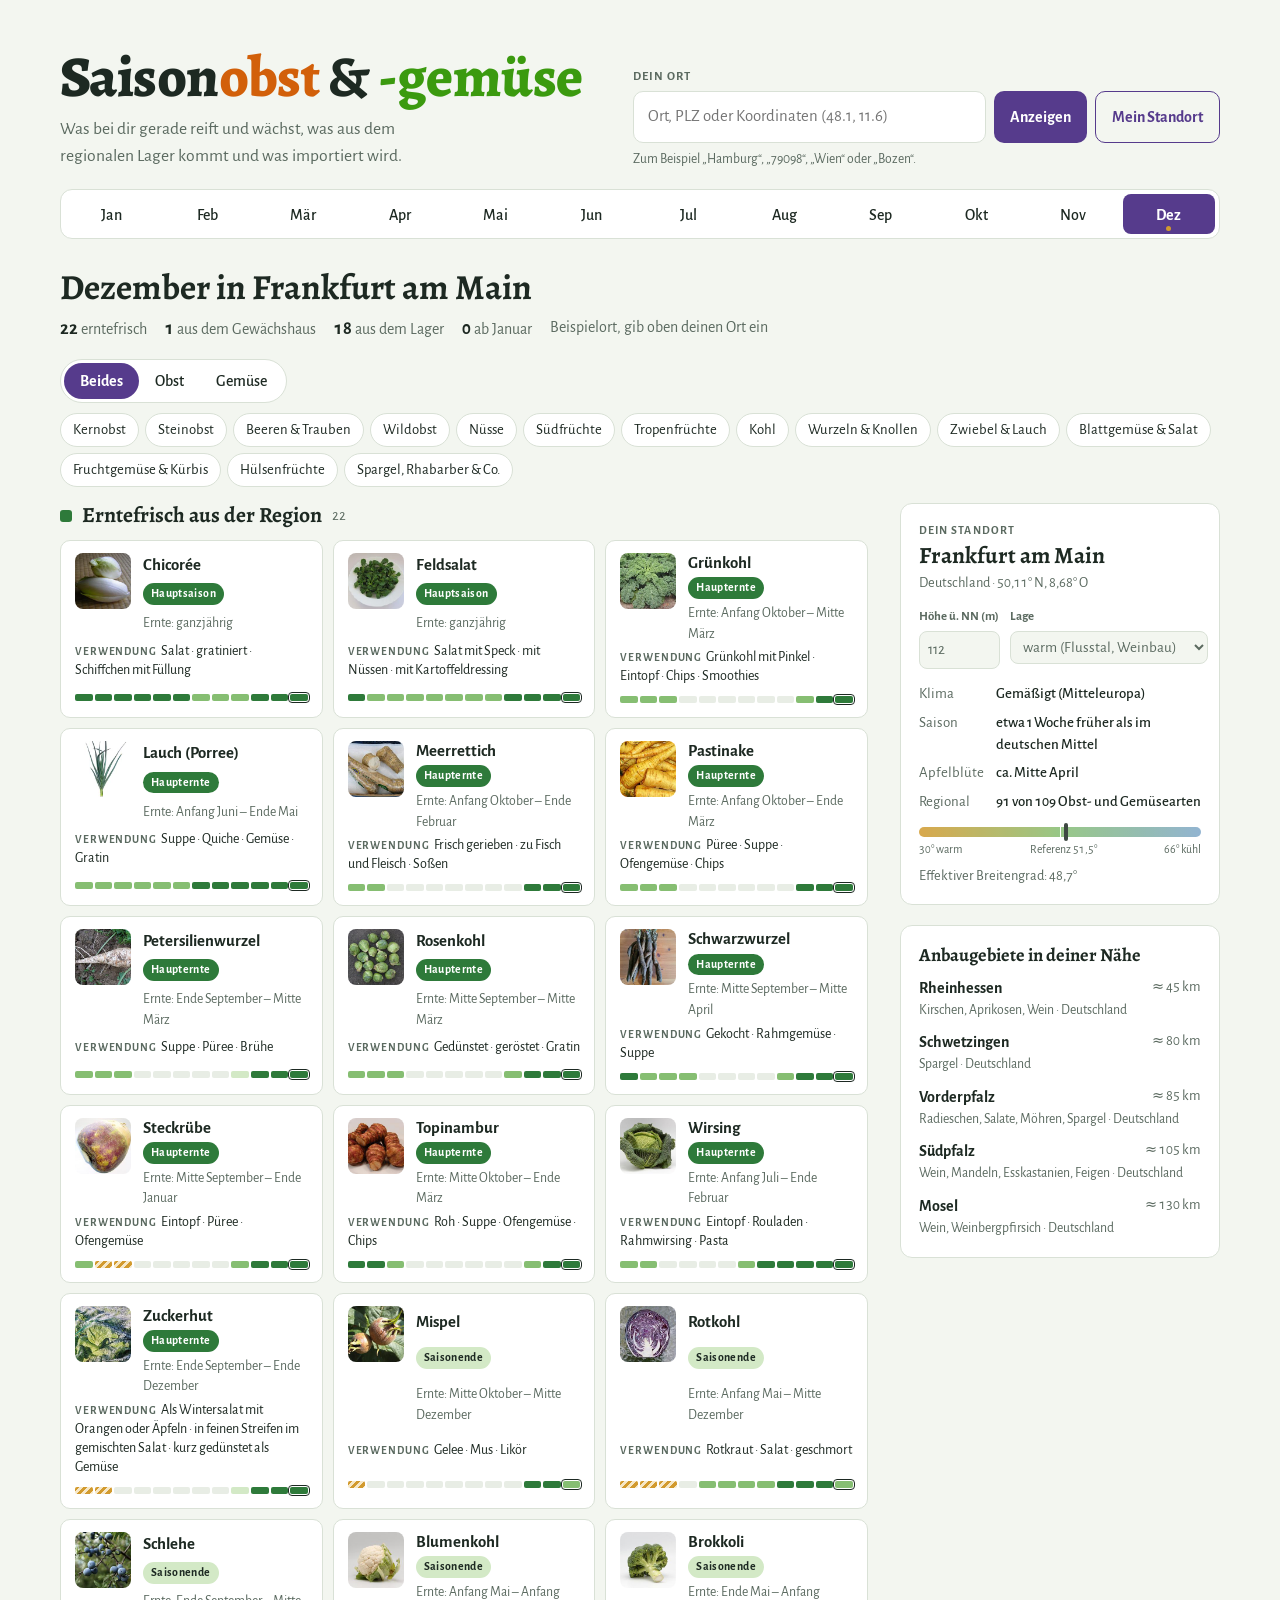
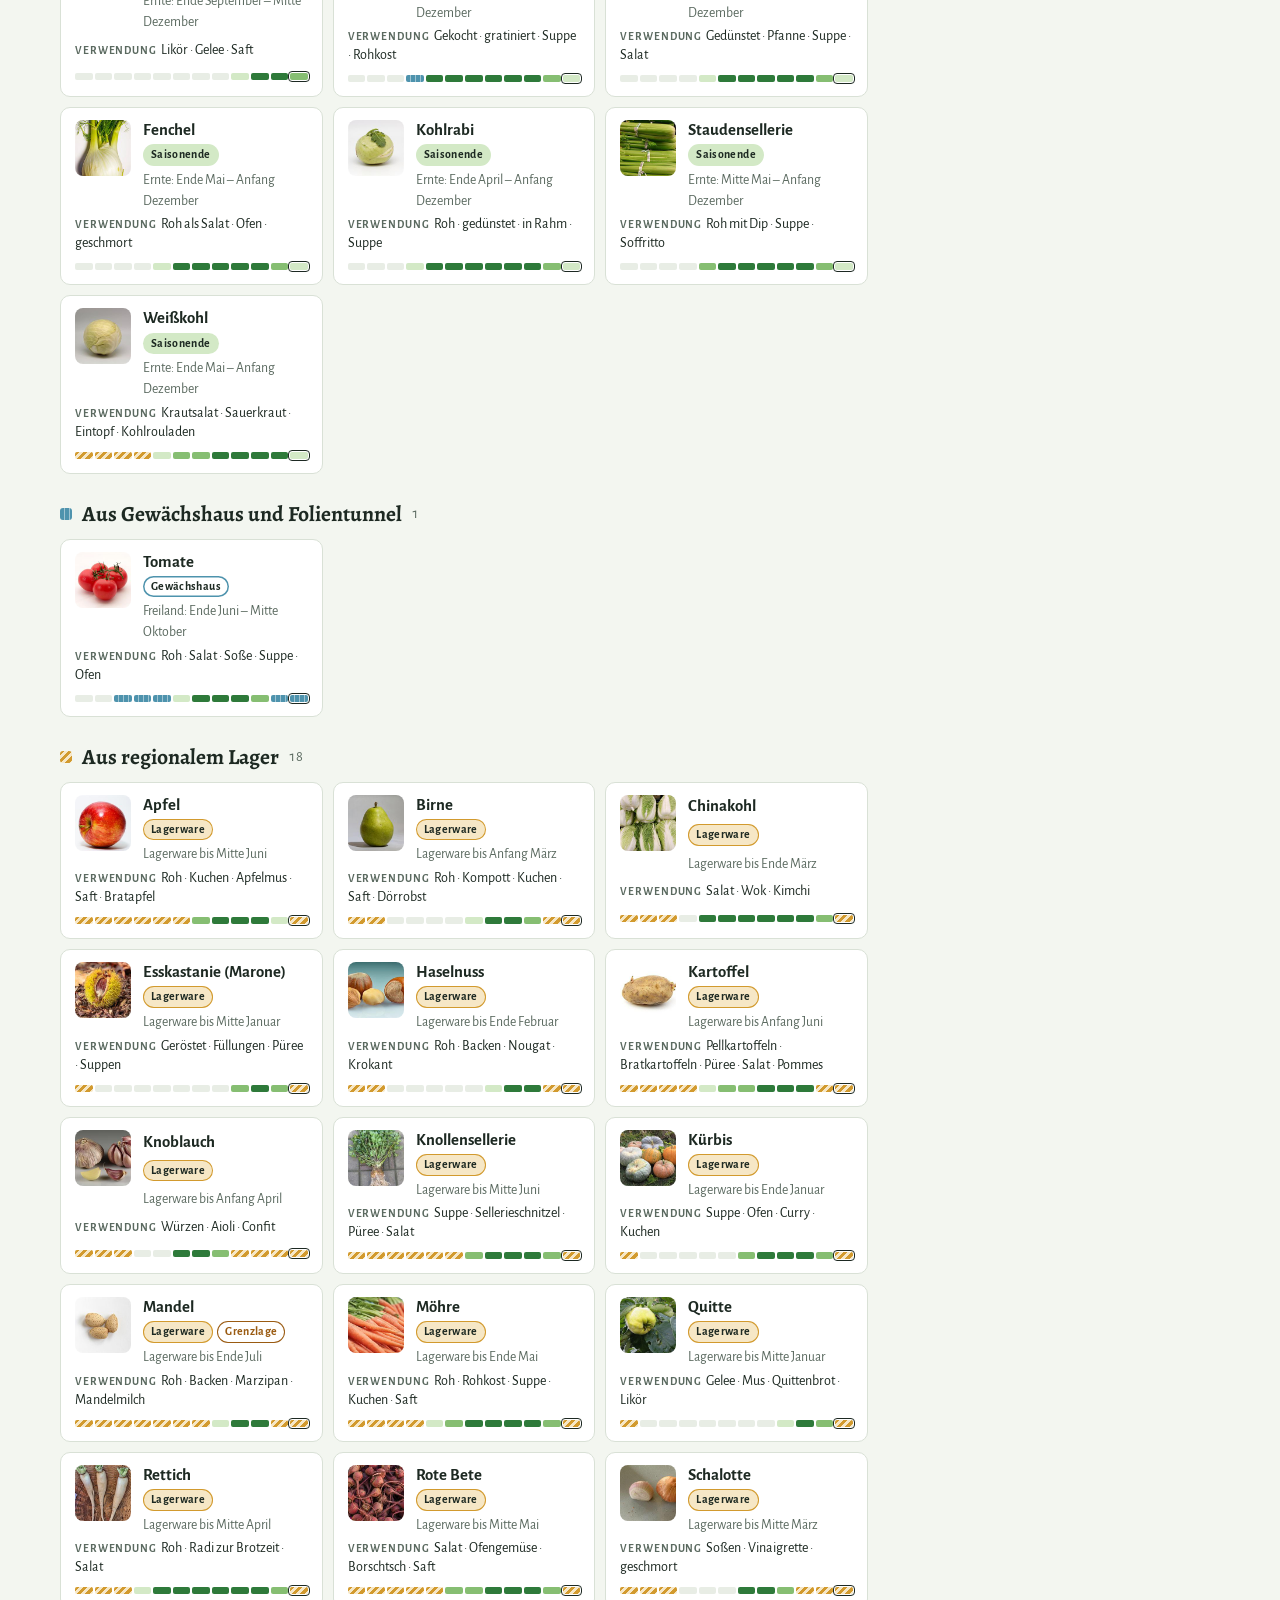
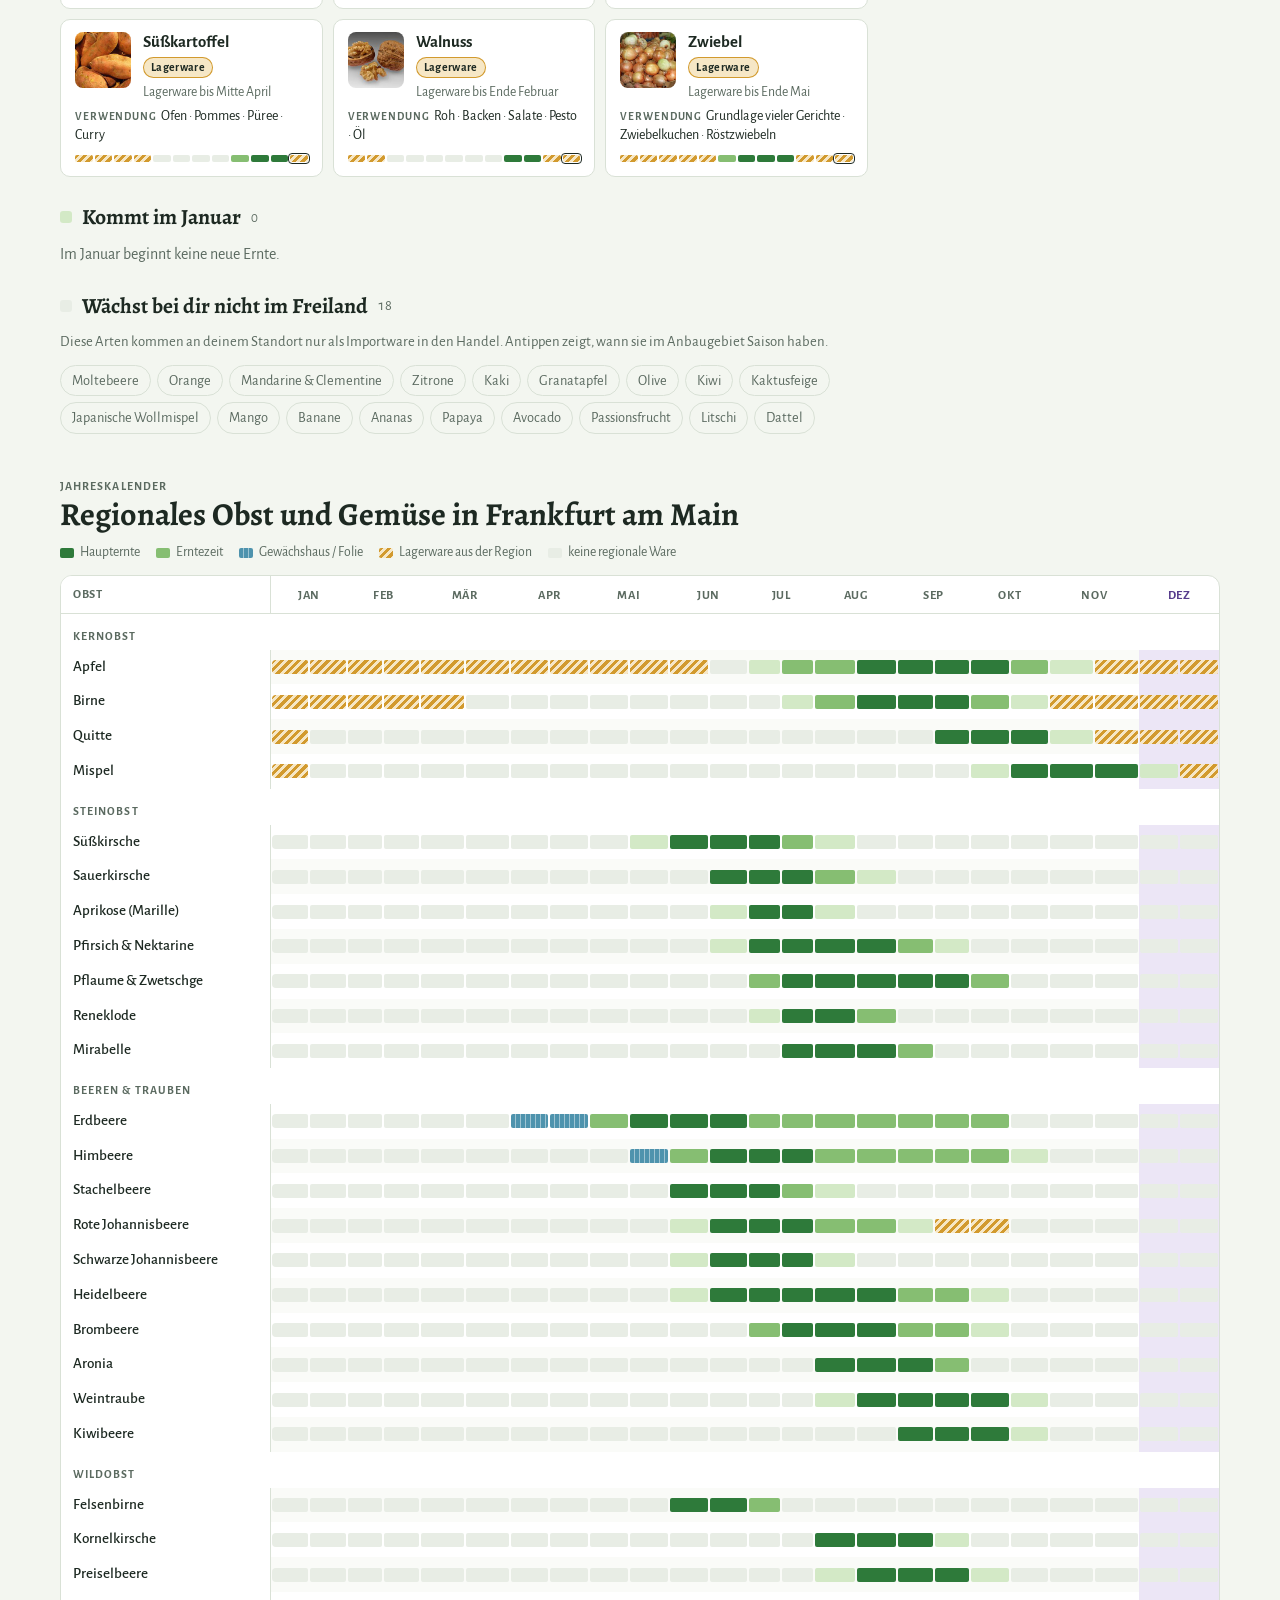
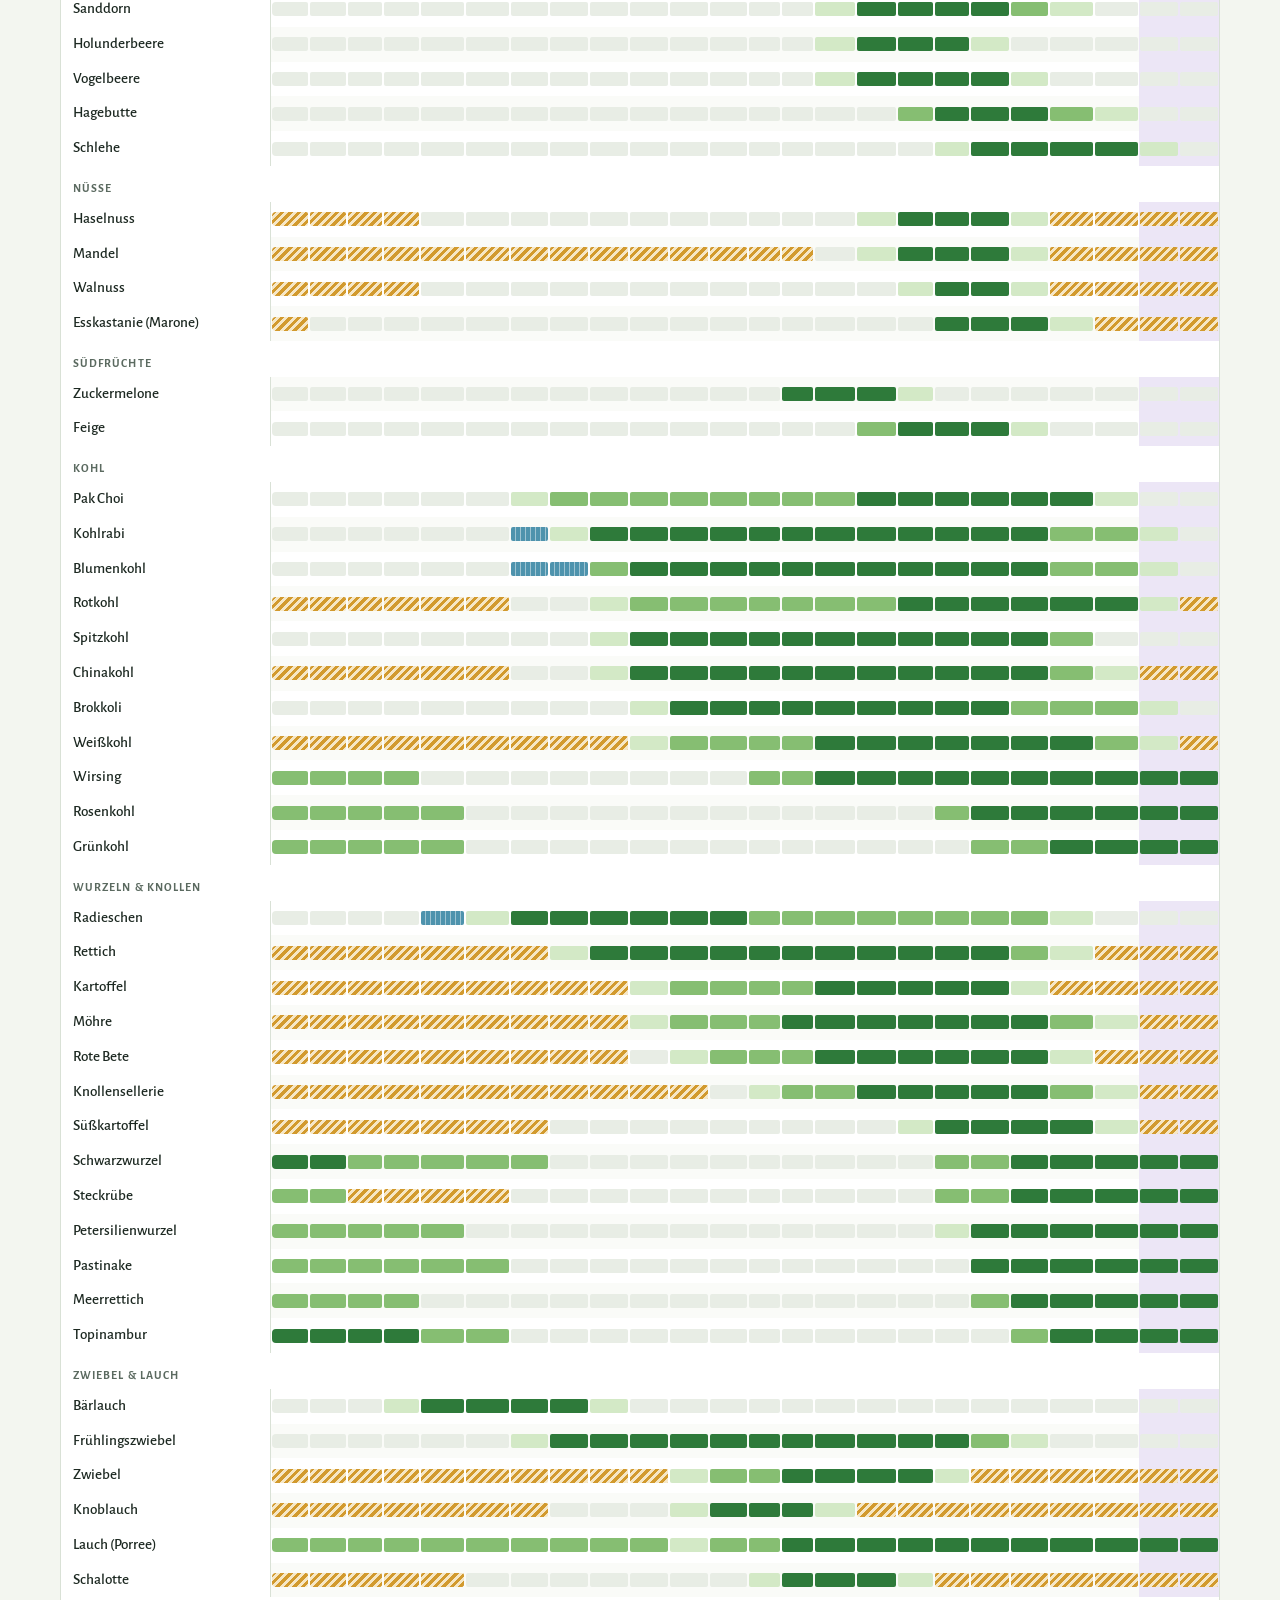
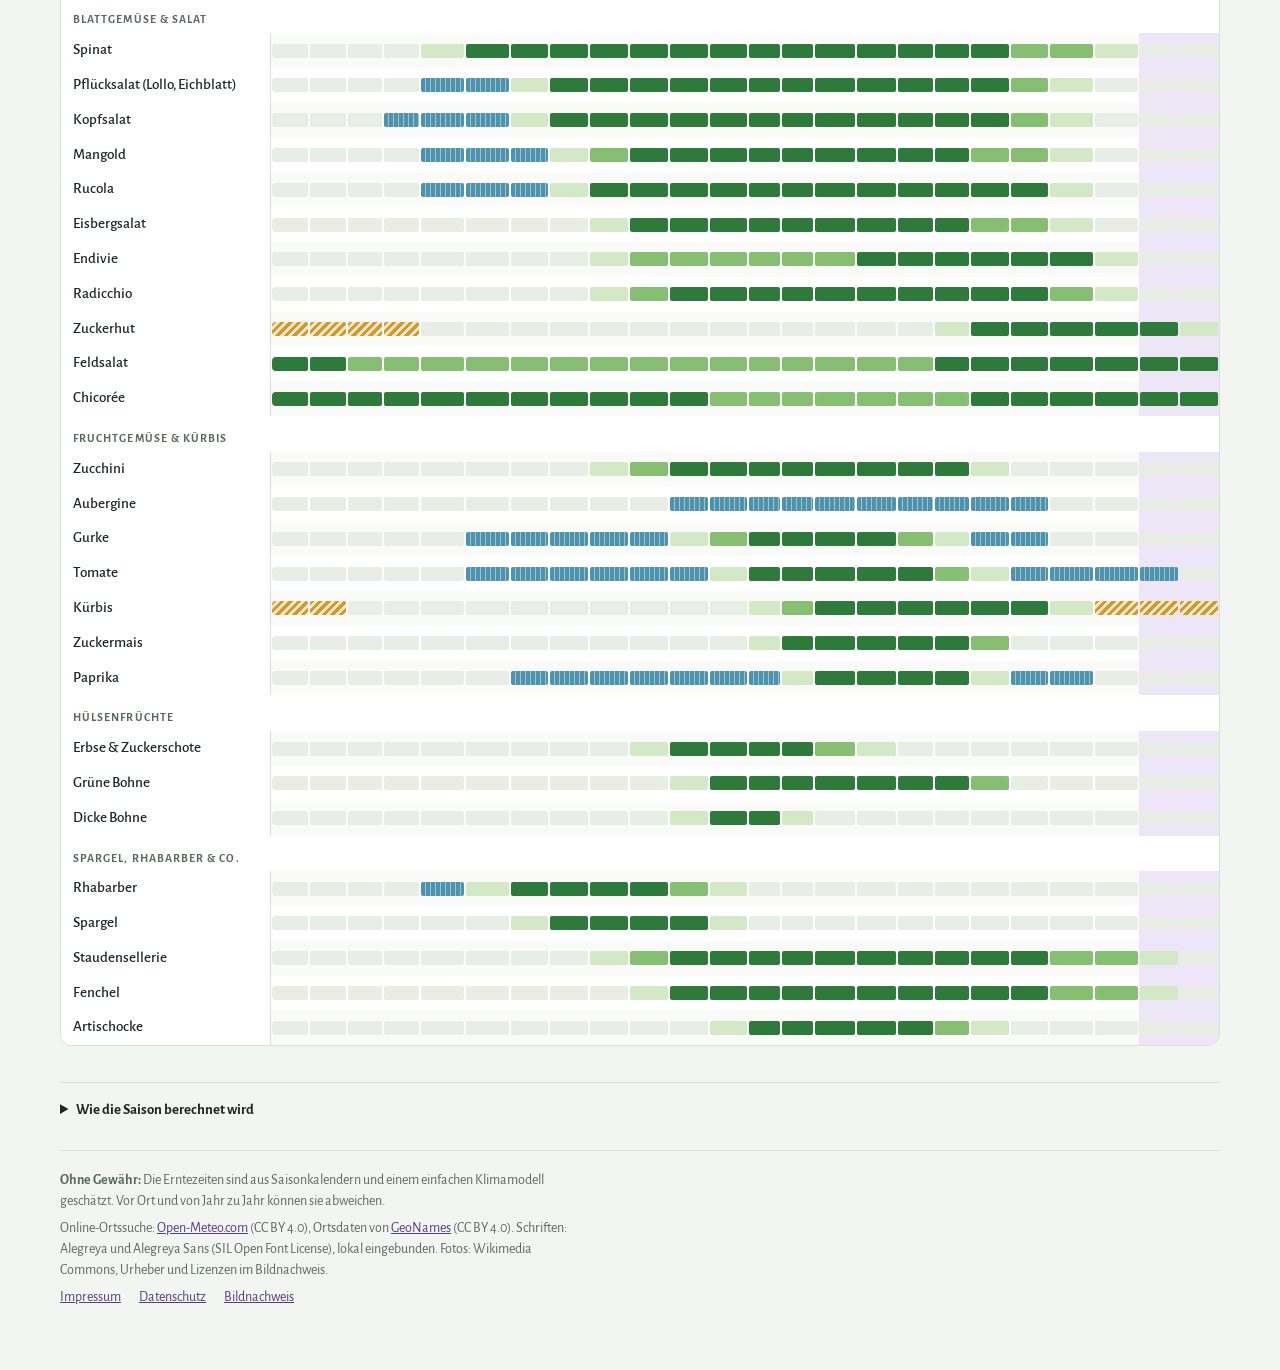
==== commit aede5734: "Saisonobst Version 651ae14b3c Co-Authored-By: Claude Opus 5.5 <noreply@anthropic.com>" ====
--- a/index.html
+++ b/index.html
@@ -103,6 +103,9 @@
 .card{display:grid;grid-template-columns:minmax(0,1fr);gap:4px 10px;align-items:center;text-align:left;padding:12px 14px 14px;background:var(--surface);border:1px solid var(--line);border-radius:var(--r);cursor:pointer;transition:border-color .15s, transform .15s}
 .card:hover{border-color:var(--accent);transform:translateY(-1px)}
 .card-name{font-weight:700;font-size:1.05rem;line-height:1.2}
+.card:has(>.card-img){grid-template-columns:56px minmax(0,1fr);column-gap:12px}
+.card:has(>.card-img)>.card-name,.card:has(>.card-img)>.pills,.card:has(>.card-img)>.card-meta{grid-column:2}
+.card-img{grid-column:1;grid-row:1 / span 3;align-self:start;width:56px;height:56px;border-radius:8px;object-fit:cover;background:var(--empty)}
 .card-meta{grid-column:1 / -1;font-size:.86rem;color:var(--muted)}
 .card-use{grid-column:1 / -1;font-size:.88rem;line-height:1.35;color:var(--ink)}
 .use-lbl{font-size:.7rem;text-transform:uppercase;letter-spacing:.08em;font-weight:700;color:var(--muted);margin-right:2px}
@@ -179,6 +182,9 @@
 .dlg{padding:22px 22px 20px;display:flex;flex-direction:column;gap:14px}
 .dlg-head{display:flex;align-items:center;gap:12px}
 .dlg-head h2{font-size:1.7rem;flex:1}
+.dlg-img{order:-1;flex:none;width:72px;height:72px;border-radius:var(--r);object-fit:cover;background:var(--empty)}
+.foto-credit{margin:0;font-size:.78rem;color:var(--muted)}
+.foto-credit a{color:inherit}
 .close{border:0;background:var(--empty);width:34px;height:34px;border-radius:50%;cursor:pointer;font-size:1.2rem;line-height:1}
 .dlg .facts{font-size:.98rem}
 .dlg .strip{grid-template-columns:repeat(24,1fr);gap:2px}
@@ -187,6 +193,7 @@
 .dlg p{margin:0}
 .rez-link{display:block;padding:10px 12px;border:1px solid var(--line);border-radius:var(--r);color:inherit;text-decoration:none}
 .rez-link:hover{border-color:var(--accent)}
+.rez-link+.rez-link{margin-top:6px}
 .rez-link b{display:block;color:var(--accent)}
 .rez-meta{display:block;font-size:.86rem;color:var(--muted)}
 .dlg h4{margin:0 0 2px;font-size:.74rem;text-transform:uppercase;letter-spacing:.09em;color:var(--muted)}
@@ -217,6 +224,7 @@
 .appfoot-links{display:flex;flex-wrap:wrap;gap:6px 18px;align-items:center}
 .appfoot button{font:inherit;font-weight:700;color:var(--on-accent);background:var(--accent);border:0;border-radius:999px;padding:6px 14px;cursor:pointer}
 .appfoot button:focus-visible,.appfoot a.appfoot-btn:focus-visible{outline:2px solid var(--ink);outline-offset:2px}
+.appfoot #update{position:fixed;left:50%;transform:translateX(-50%);bottom:calc(16px + env(safe-area-inset-bottom));z-index:20;padding:10px 18px;white-space:nowrap;box-shadow:0 4px 16px rgba(0,0,0,.35)}
 .appfoot a.appfoot-btn{display:inline-block;font-weight:700;color:var(--on-accent);background:var(--accent);border-radius:999px;padding:6px 14px;text-decoration:none;white-space:nowrap}
 </style>
 </head>
@@ -285,14 +293,16 @@
     <p>Pro Grad verschiebt sich die Ernte um etwa 3 Tage, höchstens um 40 Tage. Zitrusfrüchte und andere Winterfrüchte verschieben sich kaum. Ob eine Frucht bei dir regional wächst, hängt davon ab, ob der effektive Breitengrad im Anbaubereich der Frucht liegt. Auf der Südhalbkugel werden alle Zeiten um ein halbes Jahr versetzt.</p>
     <p>Bei Gemüse zeigt die App zusätzlich, wann regionale Ware aus Gewächshaus oder Folientunnel kommt, etwa Tomaten, Gurken, Paprika und früher Salat. Wintergemüse wie Grünkohl, Lauch oder Feldsalat bleibt über den Winter auf dem Feld. In sehr kalten Regionen mit Dauerfrost ist das nur eingeschränkt möglich.</p>
     <p>Grenzen: Niederschlag, Wüsten- und Monsunklima, Mikroklima und einzelne Sorten bildet das Modell nicht ab. Für München weicht das Modell nur in 31 von 804 Monatswerten vom Bayerischen Saisonkalender ab, meist in Randmonaten oder wo sich die Kalender untereinander widersprechen. Für Deutschland, Österreich und die Schweiz sind die Angaben daher verlässlich, im übrigen Europa grob, außerhalb Europas nur eine Näherung. Wetter verschiebt die Ernte von Jahr zu Jahr um ein bis zwei Wochen.</p>
-    <p>Rezept-Tipps: Die Detailansicht verlinkt je Sorte ein Rezept von GuteKueche.at mit mindestens 4,3 Sternen und 15 Bewertungen. Geprüft wurde je Sorte nur eine Auswahl der Rezepte, es ist also ein gut bewertetes Rezept, nicht zwingend das beste. Die Bewertungen in der App haben den Stand November 2026, aktuell stehen sie auf der Rezeptseite. Die Seite ist österreichisch geprägt, dort heißt etwa die Tomate Paradeiser. Wo kein Rezept die Regel erfüllt, gibt es keinen Tipp.</p>
+    <p>Rezept-Tipps: Die Detailansicht verlinkt je Sorte ein Rezept von GuteKueche.at mit mindestens 4,3 Sternen und 15 Bewertungen. Geprüft wurde je Sorte nur eine Auswahl der Rezepte, es ist also ein gut bewertetes Rezept, nicht zwingend das beste. Die Bewertungen in der App haben den Stand November 2026, aktuell stehen sie auf der Rezeptseite. Die Seite ist österreichisch geprägt, dort heißt etwa die Tomate Paradeiser. Wo kein Rezept die Regel erfüllt, gibt es keinen Tipp. Zusätzlich führt ein Link zur Rezeptsuche auf Chefkoch.de, sortiert nach Bewertung. Diese Treffer kommen direkt von Chefkoch und wurden nicht geprüft. Dort können auch Rezepte mit wenigen Bewertungen oben stehen.</p>
+    <p>Fotos: Alle Bilder stammen von Wikimedia Commons und stehen unter freien Lizenzen. Urheber und Lizenz stehen in der Detailansicht jeder Sorte. Für die App wurden die Bilder quadratisch zugeschnitten und verkleinert.</p>
     <p>Die Ortssuche nutzt eine eingebaute Liste mit rund 280 Orten und allen deutschen, österreichischen und Schweizer PLZ-Regionen. Unbekannte Orte sucht sie zusätzlich online über den kostenlosen Geodienst von Open-Meteo. Dabei wird nur der eingegebene Ortsname übertragen. Alles andere funktioniert auch ohne Internet.</p>
   </details>
   <footer class="appfoot">
     <p><strong>Ohne Gewähr:</strong> Die Erntezeiten sind aus Saisonkalendern und einem einfachen Klimamodell geschätzt. Vor Ort und von Jahr zu Jahr können sie abweichen.</p>
-    <p>Online-Ortssuche: <a href="https://open-meteo.com/" rel="noopener">Open-Meteo.com</a> (CC BY 4.0), Ortsdaten von <a href="https://www.geonames.org/" rel="noopener">GeoNames</a> (CC BY 4.0). Schriften: Alegreya und Alegreya Sans (SIL Open Font License), lokal eingebunden.</p>
+    <p>Online-Ortssuche: <a href="https://open-meteo.com/" rel="noopener">Open-Meteo.com</a> (CC BY 4.0), Ortsdaten von <a href="https://www.geonames.org/" rel="noopener">GeoNames</a> (CC BY 4.0). Schriften: Alegreya und Alegreya Sans (SIL Open Font License), lokal eingebunden. Fotos: Wikimedia Commons, Urheber und Lizenzen im Bildnachweis.</p>
     <p id="samsung" hidden><strong>Als App installieren:</strong> Der Samsung-Browser löst dabei oft eine Warnung von Google Play Protect aus. Öffne die Seite dafür in Chrome. Hier im Browser funktioniert alles auch ohne Installation. <a id="inchrome" class="appfoot-btn" href="#">In Chrome öffnen</a></p>
-    <p class="appfoot-links"><a href="impressum.html">Impressum</a><a href="datenschutz.html">Datenschutz</a><button type="button" id="install" hidden>App installieren</button><span id="appstate" aria-live="polite"></span></p>
+    <p class="appfoot-links"><a href="impressum.html">Impressum</a><a href="datenschutz.html">Datenschutz</a><a href="bildnachweis.html">Bildnachweis</a><button type="button" id="install" hidden>App installieren</button><span id="appstate" aria-live="polite"></span></p>
+    <button type="button" id="update" hidden>Neue Version da: jetzt neu laden</button>
   </footer>
 </div>
 
@@ -398,6 +408,119 @@
 };
 /* Rezept-Tipps von gutekueche.at. Stand der Bewertungen: November 2026.
    Regel: mindestens 4,3 Sterne und 15 Bewertungen, sonst kein Tipp. */
+/* Fotos von Wikimedia Commons, zugeschnitten und verkleinert (app/img/). a Urheber, l Lizenz, u Lizenztext, f Datei.
+   Die Liste erzeugt auch die Seite Bildnachweis (tools/build.mjs). */
+const BILDER={
+ "apfel":{"a":"Abhijit Tembhekar from Mumbai, India","l":"CC BY 2.0","u":"https://creativecommons.org/licenses/by/2.0","f":"Red Apple.jpg"},
+ "birne":{"a":"Rhododendrites","l":"CC BY-SA 4.0","u":"https://creativecommons.org/licenses/by-sa/4.0","f":"D'anjou pear.jpg"},
+ "quitte":{"a":"Conrad Nutschan at de.wikipedia","l":"CC BY-SA 3.0","u":"http://creativecommons.org/licenses/by-sa/3.0/","f":"Quitte am Baum.jpg"},
+ "mispel":{"a":"Aconcagua","l":"CC BY-SA 3.0","u":"https://creativecommons.org/licenses/by-sa/3.0","f":"Mispeln.jpg"},
+ "suesskirsche":{"a":"Benjamint444, edited by Fir0002","l":"CC BY-SA 3.0","u":"http://creativecommons.org/licenses/by-sa/3.0/","f":"Cherry Stella444.jpg"},
+ "sauerkirsche":{"a":"Emilian Robert Vicol from Com. Balanesti, Romania","l":"CC BY 2.0","u":"https://creativecommons.org/licenses/by/2.0","f":"Morello Cherry (4792554810).jpg"},
+ "zwetschge":{"a":"Johannes Aubele (Joooo at de.wikipedia)","l":"CC BY-SA 3.0","u":"http://creativecommons.org/licenses/by-sa/3.0/","f":"Zwetschge.JPG"},
+ "mirabelle":{"a":"J-L Carton","l":"CC BY-SA 3.0","u":"http://creativecommons.org/licenses/by-sa/3.0/","f":"Mirabelles.jpg"},
+ "reneklode":{"a":"Mutney","l":"CC BY-SA 4.0","u":"https://creativecommons.org/licenses/by-sa/4.0","f":"Greengages, greengrocer's display, Penzance, August 2023.jpg"},
+ "aprikose":{"a":"Fir0002","l":"CC BY-SA 3.0","u":"http://creativecommons.org/licenses/by-sa/3.0/","f":"Apricots.jpg"},
+ "pfirsich":{"a":"Cary Bass","l":"CC BY-SA 3.0","u":"https://creativecommons.org/licenses/by-sa/3.0","f":"Bowl of peaches with colour enhanced.jpg"},
+ "erdbeere":{"a":"Ivar Leidus","l":"CC BY-SA 4.0","u":"https://creativecommons.org/licenses/by-sa/4.0","f":"Garden strawberry (Fragaria × ananassa) single2.jpg"},
+ "himbeere":{"a":"Vassil","l":"Public domain","u":"","f":"Framboise Margy 3.jpg"},
+ "brombeere":{"a":"Ivar Leidus","l":"CC BY-SA 4.0","u":"https://creativecommons.org/licenses/by-sa/4.0","f":"Blackberries (Rubus fruticosus).jpg"},
+ "rjoh":{"a":"Rasbak","l":"CC BY-SA 3.0","u":"http://creativecommons.org/licenses/by-sa/3.0/","f":"Rode bessen (Ribes rubrum).jpg"},
+ "sjoh":{"a":"Saxo","l":"Public domain","u":"","f":"Schwarzejohannisbeere.jpg"},
+ "stachel":{"a":"neurovelho","l":"CC BY-SA 3.0","u":"https://creativecommons.org/licenses/by-sa/3.0","f":"Gooseberries.jpg"},
+ "heidel":{"a":"Petar Milošević","l":"CC BY-SA 4.0","u":"https://creativecommons.org/licenses/by-sa/4.0","f":"Dish of blueberries.jpg"},
+ "traube":{"a":"U.S. Department of Agriculture, Agricultural Research Service","l":"Public domain","u":"","f":"Weintraube 01 KMJ.jpg"},
+ "kiwibeere":{"a":"Rillke","l":"CC BY 3.0","u":"https://creativecommons.org/licenses/by/3.0","f":"Actinidia arguta fruit - hardy kiwi - Kiwibeere 05.jpg"},
+ "aronia":{"a":"Ayotte, Gilles, 1948-","l":"CC BY-SA 4.0","u":"https://creativecommons.org/licenses/by-sa/4.0","f":"Aronia melanocarpa 15-p.bot-aroni.melano-06.jpg"},
+ "preisel":{"a":"Robert Flogaus-Faust","l":"CC BY 4.0","u":"https://creativecommons.org/licenses/by/4.0","f":"Vaccinium vitis-idaea 2 RF.jpg"},
+ "sanddorn":{"a":"Hans Hillewaert","l":"CC BY-SA 3.0","u":"https://creativecommons.org/licenses/by-sa/3.0","f":"Hippophae rhamnoides.jpg"},
+ "holunder":{"a":"Kpjas","l":"CC BY-SA 3.0","u":"http://creativecommons.org/licenses/by-sa/3.0/","f":"Sambucus nigra fruit kpjas 26082005 1.jpg"},
+ "schlehe":{"a":"Manfred Werner - Tsui","l":"CC BY-SA 3.0","u":"https://creativecommons.org/licenses/by-sa/3.0","f":"Schlehdorn (Prunus spinosa) Nationalpark Donau-Auen Orth an der Donau 2012 c.jpg"},
+ "hagebutte":{"a":"Ritchie66.eu","l":"CC BY-SA 3.0","u":"https://creativecommons.org/licenses/by-sa/3.0","f":"Hagebutte (Rosa canina).jpg"},
+ "kornel":{"a":"Car Tick","l":"CC BY-SA 3.0","u":"https://creativecommons.org/licenses/by-sa/3.0","f":"Cornelian cherry 1.JPG"},
+ "felsenbirne":{"a":"TraceyR","l":"CC BY-SA 3.0","u":"https://creativecommons.org/licenses/by-sa/3.0","f":"Amelanchier Lamarckii.JPG"},
+ "vogelbeere":{"a":"George Chernilevsky","l":"CC BY-SA 4.0","u":"https://creativecommons.org/licenses/by-sa/4.0","f":"Sorbus aucuparia 2022 G1.jpg"},
+ "moltebeere":{"a":"Primordial~commonswiki","l":"CC BY-SA 3.0","u":"http://creativecommons.org/licenses/by-sa/3.0/","f":"Hjortron.png"},
+ "walnuss":{"a":"Ivar Leidus","l":"CC BY-SA 4.0","u":"https://creativecommons.org/licenses/by-sa/4.0","f":"Walnuts - whole and open with halved kernel.jpg"},
+ "hasel":{"a":"Ivar Leidus","l":"CC BY-SA 4.0","u":"https://creativecommons.org/licenses/by-sa/4.0","f":"Hazelnuts (Corylus avellana) - whole with kernels.jpg"},
+ "kastanie":{"a":"Dominicus Johannes Bergsma","l":"CC BY-SA 4.0","u":"https://creativecommons.org/licenses/by-sa/4.0","f":"Afgevallen kastanje van een Tamme kastanje (Castanea sativa) 17-10-2021 (d.j.b.) 01.jpg"},
+ "mandel":{"a":"David R. Tribble (Loadmaster)","l":"CC BY-SA 3.0","u":"https://creativecommons.org/licenses/by-sa/3.0","f":"Almonds 1.jpg"},
+ "feige":{"a":"Ivar Leidus","l":"CC BY-SA 4.0","u":"https://creativecommons.org/licenses/by-sa/4.0","f":"Fig (Ficus carica) fruit halved.jpg"},
+ "orange":{"a":"Ivar Leidus","l":"CC BY-SA 4.0","u":"https://creativecommons.org/licenses/by-sa/4.0","f":"Oranges - whole-halved-segment.jpg"},
+ "mandarine":{"a":"tracy from north brookfield,Massachusetts, usa","l":"CC BY 2.0","u":"https://creativecommons.org/licenses/by/2.0","f":"Oh my darling.jpg"},
+ "zitrone":{"a":"André Karwath aka Aka","l":"CC BY-SA 2.5","u":"https://creativecommons.org/licenses/by-sa/2.5","f":"Lemon.jpg"},
+ "kaki":{"a":"Rhododendrites","l":"CC BY-SA 4.0","u":"https://creativecommons.org/licenses/by-sa/4.0","f":"Persimmon top.jpg"},
+ "granat":{"a":"Augustus Binu","l":"CC BY-SA 3.0","u":"https://creativecommons.org/licenses/by-sa/3.0","f":"Pomegranate (fruit).jpg"},
+ "olive":{"a":"Filipe Cera","l":"CC BY-SA 4.0","u":"https://creativecommons.org/licenses/by-sa/4.0","f":"Olea europaea var. sylvestris.jpg"},
+ "kiwi":{"a":"André Karwath aka Aka","l":"CC BY-SA 2.5","u":"https://creativecommons.org/licenses/by-sa/2.5","f":"Kiwi aka.jpg"},
+ "melone":{"a":"USDA, Foto Scott Bauer","l":"Public domain","u":"","f":"Cucumis melo var. reticulatus (photo by Scott Bauer).jpg"},
+ "kaktusfeige":{"a":"Zeynel Cebeci","l":"CC BY-SA 4.0","u":"https://creativecommons.org/licenses/by-sa/4.0","f":"Hint inciri - Indian fig - Opuntia ficus-indica 02.JPG"},
+ "wollmispel":{"a":"Katorisi","l":"CC BY-SA 4.0","u":"https://creativecommons.org/licenses/by-sa/4.0","f":"Japanese Loquat, Minamiboso city, Japan.jpg"},
+ "mango":{"a":"Ivar Leidus","l":"CC BY-SA 4.0","u":"https://creativecommons.org/licenses/by-sa/4.0","f":"Mangos - single and halved.jpg"},
+ "banane":{"a":"Krzysztof Golik","l":"CC BY-SA 4.0","u":"https://creativecommons.org/licenses/by-sa/4.0","f":"Bananas on black background 02.jpg"},
+ "ananas":{"a":"Diego Delso","l":"CC BY-SA 4.0","u":"https://creativecommons.org/licenses/by-sa/4.0","f":"Piña (Ananas comosus), Parque Nacional de Lokobe, Nosy Be, Madagascar, 2025-09-21, DD 39.jpg"},
+ "papaya":{"a":"Ivar Leidus","l":"CC BY-SA 4.0","u":"https://creativecommons.org/licenses/by-sa/4.0","f":"Papaya - longitudinal section.jpg"},
+ "avocado":{"a":"Ivar Leidus","l":"CC BY-SA 4.0","u":"https://creativecommons.org/licenses/by-sa/4.0","f":"Avocado Hass - single and halved.jpg"},
+ "passion":{"a":"Alexander Klink","l":"CC BY 3.0","u":"https://creativecommons.org/licenses/by/3.0","f":"Passiflora Edulis Open Fruit2.jpg"},
+ "litschi":{"a":"Sanjay Acharya","l":"CC BY-SA 4.0","u":"https://creativecommons.org/licenses/by-sa/4.0","f":"Lychee Fruit.jpg"},
+ "dattel":{"a":"Samsule2","l":"CC BY-SA 4.0","u":"https://creativecommons.org/licenses/by-sa/4.0","f":"Pile of Wet Dates at Barkin Dogo Market, Kaduna North.jpg"},
+ "blumenkohl":{"a":"Coyau","l":"CC BY-SA 3.0","u":"https://creativecommons.org/licenses/by-sa/3.0","f":"Chou-fleur 02.jpg"},
+ "brokkoli":{"a":"Coyau","l":"CC BY-SA 3.0","u":"https://creativecommons.org/licenses/by-sa/3.0","f":"Brocoli 03.jpg"},
+ "weisskohl":{"a":"Coyau","l":"CC BY-SA 3.0","u":"https://creativecommons.org/licenses/by-sa/3.0","f":"Chou cabus blanc 01.jpg"},
+ "rotkohl":{"a":"Elrond","l":"CC BY-SA 4.0","u":"https://creativecommons.org/licenses/by-sa/4.0","f":"Rotkohl (Brassica oleracea convar).JPG"},
+ "wirsing":{"a":"Coyau","l":"CC BY-SA 3.0","u":"https://creativecommons.org/licenses/by-sa/3.0","f":"Chou de Milan 02.jpg"},
+ "gruenkohl":{"a":"Rasbak","l":"CC BY-SA 3.0","u":"http://creativecommons.org/licenses/by-sa/3.0/","f":"Boerenkool.jpg"},
+ "rosenkohl":{"a":"Rasbak","l":"CC BY-SA 3.0","u":"http://creativecommons.org/licenses/by-sa/3.0/","f":"Spruitjes.jpg"},
+ "kohlrabi":{"a":"Coyau","l":"CC BY-SA 3.0","u":"https://creativecommons.org/licenses/by-sa/3.0","f":"Chou-rave 10.jpg"},
+ "chinakohl":{"a":"Bayartai","l":"CC0","u":"http://creativecommons.org/publicdomain/zero/1.0/deed.en","f":"Napa cabbages.png"},
+ "spitzkohl":{"a":"Rainer Zenz","l":"CC BY-SA 3.0","u":"http://creativecommons.org/licenses/by-sa/3.0/","f":"Spitzkohl-2.jpg"},
+ "pakchoi":{"a":"Karl-Heinz Wellmann","l":"CC BY-SA 3.0","u":"https://creativecommons.org/licenses/by-sa/3.0","f":"Baby Pak Choi (02).JPG"},
+ "kartoffel":{"a":"ZooFari","l":"Public domain","u":"","f":"Russet potato cultivar with sprouts.jpg"},
+ "moehre":{"a":"Kander","l":"Public domain","u":"","f":"Carrots.JPG"},
+ "rotebete":{"a":"Frank Schulenburg","l":"CC0","u":"http://creativecommons.org/publicdomain/zero/1.0/deed.en","f":"Beta vulgaris, San Francisco farmers market.jpg"},
+ "pastinake":{"a":"Quadell","l":"CC BY-SA 3.0","u":"http://creativecommons.org/licenses/by-sa/3.0/","f":"Parsnips-1.jpg"},
+ "petersilienwurzel":{"a":"MarkusHagenlocher","l":"CC BY-SA 3.0","u":"http://creativecommons.org/licenses/by-sa/3.0/","f":"Wurzelpetersilie Wurzel.jpg"},
+ "sellerie":{"a":"Rasbak","l":"CC BY-SA 3.0","u":"http://creativecommons.org/licenses/by-sa/3.0/","f":"Knolselderij plant (Apium graveolens var. rapaceum) 'Dolvi'.jpg"},
+ "schwarzwurzel":{"a":"Benreis","l":"CC BY-SA 4.0","u":"https://creativecommons.org/licenses/by-sa/4.0","f":"Schwarzwurzeln roh.jpg"},
+ "radieschen":{"a":"Jengod","l":"Public domain","u":"","f":"Radish 3371103037 4ab07db0bf o.jpg"},
+ "rettich":{"a":"Eric Polk","l":"CC BY-SA 4.0","u":"https://creativecommons.org/licenses/by-sa/4.0","f":"Daikon radish - Minowase.jpg"},
+ "topinambur":{"a":"Robin","l":"CC BY-SA 2.0","u":"https://creativecommons.org/licenses/by-sa/2.0","f":"Jerusalem artichokes.jpg"},
+ "steckruebe":{"a":"Garitzko","l":"Public domain","u":"","f":"Steckrübe (Brassica napus subsp rapifera).jpg"},
+ "suesskartoffel":{"a":"Llez","l":"CC BY-SA 3.0","u":"https://creativecommons.org/licenses/by-sa/3.0","f":"Ipomoea batatas 006.JPG"},
+ "meerrettich":{"a":"Kritzolina","l":"CC BY-SA 4.0","u":"https://creativecommons.org/licenses/by-sa/4.0","f":"Gemüsestand am Viktualienmarkt München 04.jpg"},
+ "zwiebel":{"a":"CHK46","l":"CC BY-SA 4.0","u":"https://creativecommons.org/licenses/by-sa/4.0","f":"Zwiebeln auf Antigua.jpg"},
+ "fruehlingszwiebel":{"a":"Weyham","l":"CC BY-SA 4.0","u":"https://creativecommons.org/licenses/by-sa/4.0","f":"Spring Onions at Bakin Dogo market Kaduna 04.jpg"},
+ "lauch":{"a":"Amada44","l":"CC BY-SA 4.0","u":"https://creativecommons.org/licenses/by-sa/4.0","f":"Leek on white background - 0947.jpg"},
+ "knoblauch":{"a":"Ivar Leidus","l":"CC BY-SA 4.0","u":"https://creativecommons.org/licenses/by-sa/4.0","f":"Garlic bulbs and cloves.jpg"},
+ "baerlauch":{"a":"Trish Steel","l":"CC BY-SA 2.0","u":"https://creativecommons.org/licenses/by-sa/2.0","f":"Wild garlic, Verditch Chase - geograph.org.uk - 1285584.jpg"},
+ "schalotte":{"a":"Charles P.","l":"Public domain","u":"","f":"Shallots - sliced and whole.jpg"},
+ "kopfsalat":{"a":"Rasbak","l":"CC BY-SA 3.0","u":"http://creativecommons.org/licenses/by-sa/3.0/","f":"Kropsla herfst.jpg"},
+ "eisberg":{"a":"Zolfeqar Fatihzadeh","l":"CC BY-SA 4.0","u":"https://creativecommons.org/licenses/by-sa/4.0","f":"Iceberg lettuce in Poplar Farmhouse (87696).jpg"},
+ "pfluecksalat":{"a":"Frank C. Müller","l":"CC BY-SA 4.0","u":"https://creativecommons.org/licenses/by-sa/4.0","f":"Salat Lollo Bionda (fcm).jpg"},
+ "feldsalat":{"a":"Schwäbin","l":"CC BY-SA 3.0 de","u":"https://creativecommons.org/licenses/by-sa/3.0/de/deed.en","f":"Ackersalat02.jpg"},
+ "spinat":{"a":"Nillerdk","l":"CC BY 3.0","u":"https://creativecommons.org/licenses/by/3.0","f":"Spinach leaves.jpg"},
+ "mangold":{"a":"Grendelkhan","l":"CC BY-SA 4.0","u":"https://creativecommons.org/licenses/by-sa/4.0","f":"Rainbow chard for sale at the Campbell farmers market.jpg"},
+ "rucola":{"a":"Schlaghecken Josef","l":"CC BY-SA 4.0","u":"https://creativecommons.org/licenses/by-sa/4.0","f":"Rucola Fäulnis in Packung-1-JS.jpg"},
+ "endivie":{"a":"Rasbak","l":"CC BY-SA 3.0","u":"https://creativecommons.org/licenses/by-sa/3.0","f":"Cichorium endivia var. crispum (01).jpg"},
+ "chicoree":{"a":"Okapi","l":"CC BY-SA 3.0","u":"http://creativecommons.org/licenses/by-sa/3.0/","f":"Endivie.jpg"},
+ "radicchio":{"a":"Wazouille","l":"Public domain","u":"","f":"Trevisane1.jpg"},
+ "zuckerhut":{"a":"Schlaghecken Josef","l":"CC BY-SA 4.0","u":"https://creativecommons.org/licenses/by-sa/4.0","f":"Zuckerhut (Cichorium intybus var. foliosum) unter Schutznetz-2-Josef Schlaghecken.jpg"},
+ "tomate":{"a":"Softeis","l":"CC BY-SA 3.0","u":"http://creativecommons.org/licenses/by-sa/3.0/","f":"Tomato je.jpg"},
+ "gurke":{"a":"Jason Zhang","l":"CC BY-SA 3.0","u":"https://creativecommons.org/licenses/by-sa/3.0","f":"Ryerson Market cucumbers on sale.jpg"},
+ "zucchini":{"a":"Nostepinne from Tacoma","l":"CC BY 2.0","u":"https://creativecommons.org/licenses/by/2.0","f":"Cucurbita pepo Black Zucchini First -Zucchini of the season.jpg"},
+ "paprika":{"a":"Nikodem Nijaki","l":"CC BY-SA 3.0","u":"https://creativecommons.org/licenses/by-sa/3.0","f":"Capsicum annuum fruits IMGP0049.jpg"},
+ "aubergine":{"a":"Azreey","l":"CC BY-SA 4.0","u":"https://creativecommons.org/licenses/by-sa/4.0","f":"An aubergine-eggplant-brinjal plant with a hanging fruit..jpg"},
+ "kuerbis":{"a":"George Chernilevsky","l":"Public domain","u":"","f":"Cucurbita 2011 G1.jpg"},
+ "mais":{"a":"wstoakLL (English Wikipedia)","l":"Public domain","u":"","f":"VegCorn.jpg"},
+ "bohne":{"a":"Undeka 11","l":"CC BY-SA 4.0","u":"https://creativecommons.org/licenses/by-sa/4.0","f":"Macro of Fresh Green Beans Buncis.jpg"},
+ "erbse":{"a":"Zmu'az4Z","l":"CC BY-SA 4.0","u":"https://creativecommons.org/licenses/by-sa/4.0","f":"Pea pod.jpg"},
+ "dickebohne":{"a":"Rasbak","l":"CC BY-SA 3.0","u":"https://creativecommons.org/licenses/by-sa/3.0","f":"Vicia faba pod (04).jpg"},
+ "spargel":{"a":"Evan-Amos","l":"CC BY-SA 3.0","u":"https://creativecommons.org/licenses/by-sa/3.0","f":"Asparagus-Bundle.jpg"},
+ "rhabarber":{"a":"Evan-Amos","l":"Public domain","u":"","f":"CSA-Rhubarb.jpg"},
+ "fenchel":{"a":"Tiia Monto","l":"CC BY-SA 4.0","u":"https://creativecommons.org/licenses/by-sa/4.0","f":"Fennel bulb.jpg"},
+ "staudensellerie":{"a":"Forest & Kim Starr","l":"CC BY 3.0","u":"https://creativecommons.org/licenses/by/3.0","f":"Starr 070730-7896 Apium graveolens var. dulce.jpg"},
+ "artischocke":{"a":"HaJunkiyada","l":"CC BY-SA 4.0","u":"https://creativecommons.org/licenses/by-sa/4.0","f":"Liat Portal for Foodie Disorder - North African style artichokes boiled with lemon.jpg"}
+};
 const REZEPTE={
  apfel:{"t":"Apfelmus","u":"apfelmus-rezept-2387","r":4.6,"v":21294},
  birne:{"t":"Birnenmus","u":"birnenmus-rezept-6077","r":4.4,"v":1017},
@@ -867,7 +990,7 @@
   const m=state.month;
   let meta=mode==="store"?"Lagerware bis "+fmt(w.e+w.st):mode==="soon"?"Ernte ab "+fmt(w.s):mode==="glass"?(w.glassOnly?"Unter Glas: "+fmt(w.gh[0])+" – "+fmt(w.gh[1]):"Freiland: "+seasonText(w)):"Ernte: "+seasonText(w);
   return `<button type="button" class="card" data-id="${w.f.id}">
-    <span class="card-name">${esc(w.f.n)}</span>
+    <span class="card-name">${esc(w.f.n)}</span>${BILDER[w.f.id]?`<img class="card-img" src="img/${w.f.id}.jpg" alt="" width="56" height="56" loading="lazy" decoding="async" onerror="this.remove()">`:""}
     <span class="pills">${mode==="soon"?'<span class="pill">bald</span>':statusPill(w,m)}${w.edge?'<span class="pill edge">Grenzlage</span>':""}</span>
     <span class="card-meta">${meta}</span>
     <span class="card-use"><span class="use-lbl">Verwendung</span> ${useText(w.f.id)}</span>
@@ -978,10 +1101,19 @@
 
 /* ---------- Detailansicht ---------- */
 const dlg=$("dlg");
+/* Suchbegriff für Chefkoch: der Sortenname ohne Zusatz, wo nötig ein gebräuchlicheres Wort */
+const CK_BEGRIFF={kastanie:"Maronen",mais:"Mais"};
+function fotoCredit(id){
+  const b=BILDER[id];if(!b)return "";
+  return `<p class="foto-credit">Foto: ${esc(b.a)}, ${esc(b.l)}, <a href="https://commons.wikimedia.org/wiki/File:${encodeURIComponent(b.f.replace(/ /g,"_"))}" target="_blank" rel="noopener noreferrer">Wikimedia Commons</a></p>`;
+}
 function rezeptBlock(id){
-  const z=REZEPTE[id];if(!z)return "";
-  const stars=z.r.toFixed(1).replace(".",",");
-  return `<div><h4>Rezept-Tipp</h4><a class="rez-link" href="https://www.gutekueche.at/${z.u}" target="_blank" rel="noopener noreferrer"><b>${esc(z.t)}</b><span class="rez-meta">${stars} von 5 Sternen, ${z.v.toLocaleString("de-DE")} Bewertungen · auf GuteKueche.at</span></a></div>`;
+  const f=FRUITS.find(x=>x.id===id);if(!f||f.always)return "";
+  const z=REZEPTE[id];
+  const tipp=z?`<a class="rez-link" href="https://www.gutekueche.at/${z.u}" target="_blank" rel="noopener noreferrer"><b>${esc(z.t)}</b><span class="rez-meta">${z.r.toFixed(1).replace(".",",")} von 5 Sternen, ${z.v.toLocaleString("de-DE")} Bewertungen · auf GuteKueche.at</span></a>`:"";
+  const begriff=CK_BEGRIFF[id]||f.n.split(/ [&(]/)[0];
+  const pfad=begriff.toLowerCase().split(" ").map(encodeURIComponent).join("+");
+  return `<div><h4>Rezept-Tipp</h4>${tipp}<a class="rez-link" href="https://www.chefkoch.de/rs/s0o3/${pfad}/Rezepte.html" target="_blank" rel="noopener noreferrer"><b>Bestbewertete Rezepte suchen</b><span class="rez-meta">Suchbegriff „${esc(begriff)}“ · auf Chefkoch.de</span></a></div>`;
 }
 function openDetail(id){
   const f=FRUITS.find(x=>x.id===id);if(!f)return;
@@ -1003,7 +1135,7 @@
   const strip=w.regional?`<div><div class="strip" aria-hidden="true">${MONTHS.map((_,mm)=>[0,1].map(h=>{const s=halfStatus(w,mm,h);return `<i class="${s?"c-"+s:""}${mm===state.month?" sel":""}"></i>`;}).join("")).join("")}</div>
     <div class="strip-lbl">${MSHORT.map(s=>`<span>${s}</span>`).join("")}</div></div>`:"";
   $("dlg-body").innerHTML=`
-    <div class="dlg-head"><h2 id="dlg-title">${esc(f.n)}</h2><button class="close" type="button" aria-label="Schließen">×</button></div>
+    <div class="dlg-head"><h2 id="dlg-title">${esc(f.n)}</h2>${BILDER[f.id]?`<img class="dlg-img" src="img/${f.id}.jpg" alt="" width="72" height="72" onerror="this.remove()">`:""}<button class="close" type="button" aria-label="Schließen">×</button></div>
     <div class="eyebrow">${CAT[f.k]} · ${esc(state.loc.name)}</div>
     <dl class="facts">${facts}</dl>
     ${w.cool&&w.regional?`<p class="note">Im warmen Klima wird ${esc(f.n)} als Wintergemüse angebaut, im Sommer ist es dort zu heiß.</p>`:""}
@@ -1012,7 +1144,8 @@
     <div><h4>Verwendung</h4><p>${esc(useText(f.id))}</p></div>
     ${rezeptBlock(f.id)}
     <div><h4>Typische Sorten</h4><p>${esc(f.so)}</p></div>
-    <div><h4>Tipp</h4><p>${esc(f.t)}</p></div>`;
+    <div><h4>Tipp</h4><p>${esc(f.t)}</p></div>
+    ${fotoCredit(f.id)}`;
   dlg.querySelector(".close").addEventListener("click",()=>dlg.close());
   if(typeof dlg.showModal==="function")dlg.showModal();else dlg.setAttribute("open","");
 }
@@ -1034,9 +1167,13 @@
 (function(){
   const st=document.getElementById("appstate"),btn=document.getElementById("install");
   if("serviceWorker" in navigator&&location.protocol!=="file:"){
-    const had=!!navigator.serviceWorker.controller;
-    navigator.serviceWorker.register("sw.js").catch(()=>{});
-    navigator.serviceWorker.addEventListener("controllerchange",()=>{if(had)st.textContent="Neue Version geladen. Sie gilt ab dem nächsten Öffnen.";});
+    const had=!!navigator.serviceWorker.controller,upd=document.getElementById("update");
+    const reg=navigator.serviceWorker.register("sw.js");
+    reg.catch(()=>{});
+    // Eine aus dem Hintergrund zurückgeholte App lädt nicht neu und sucht deshalb nicht von selbst nach Updates
+    document.addEventListener("visibilitychange",()=>{if(!document.hidden)reg.then(r=>r.update()).catch(()=>{});});
+    navigator.serviceWorker.addEventListener("controllerchange",()=>{if(had)upd.hidden=false;});
+    upd.addEventListener("click",()=>location.reload());
   }
   // Samsung Internet: Installationen werden oft von Play Protect blockiert, deshalb der Weg über Chrome
   if(/SamsungBrowser/i.test(navigator.userAgent)&&!matchMedia("(display-mode: standalone)").matches){
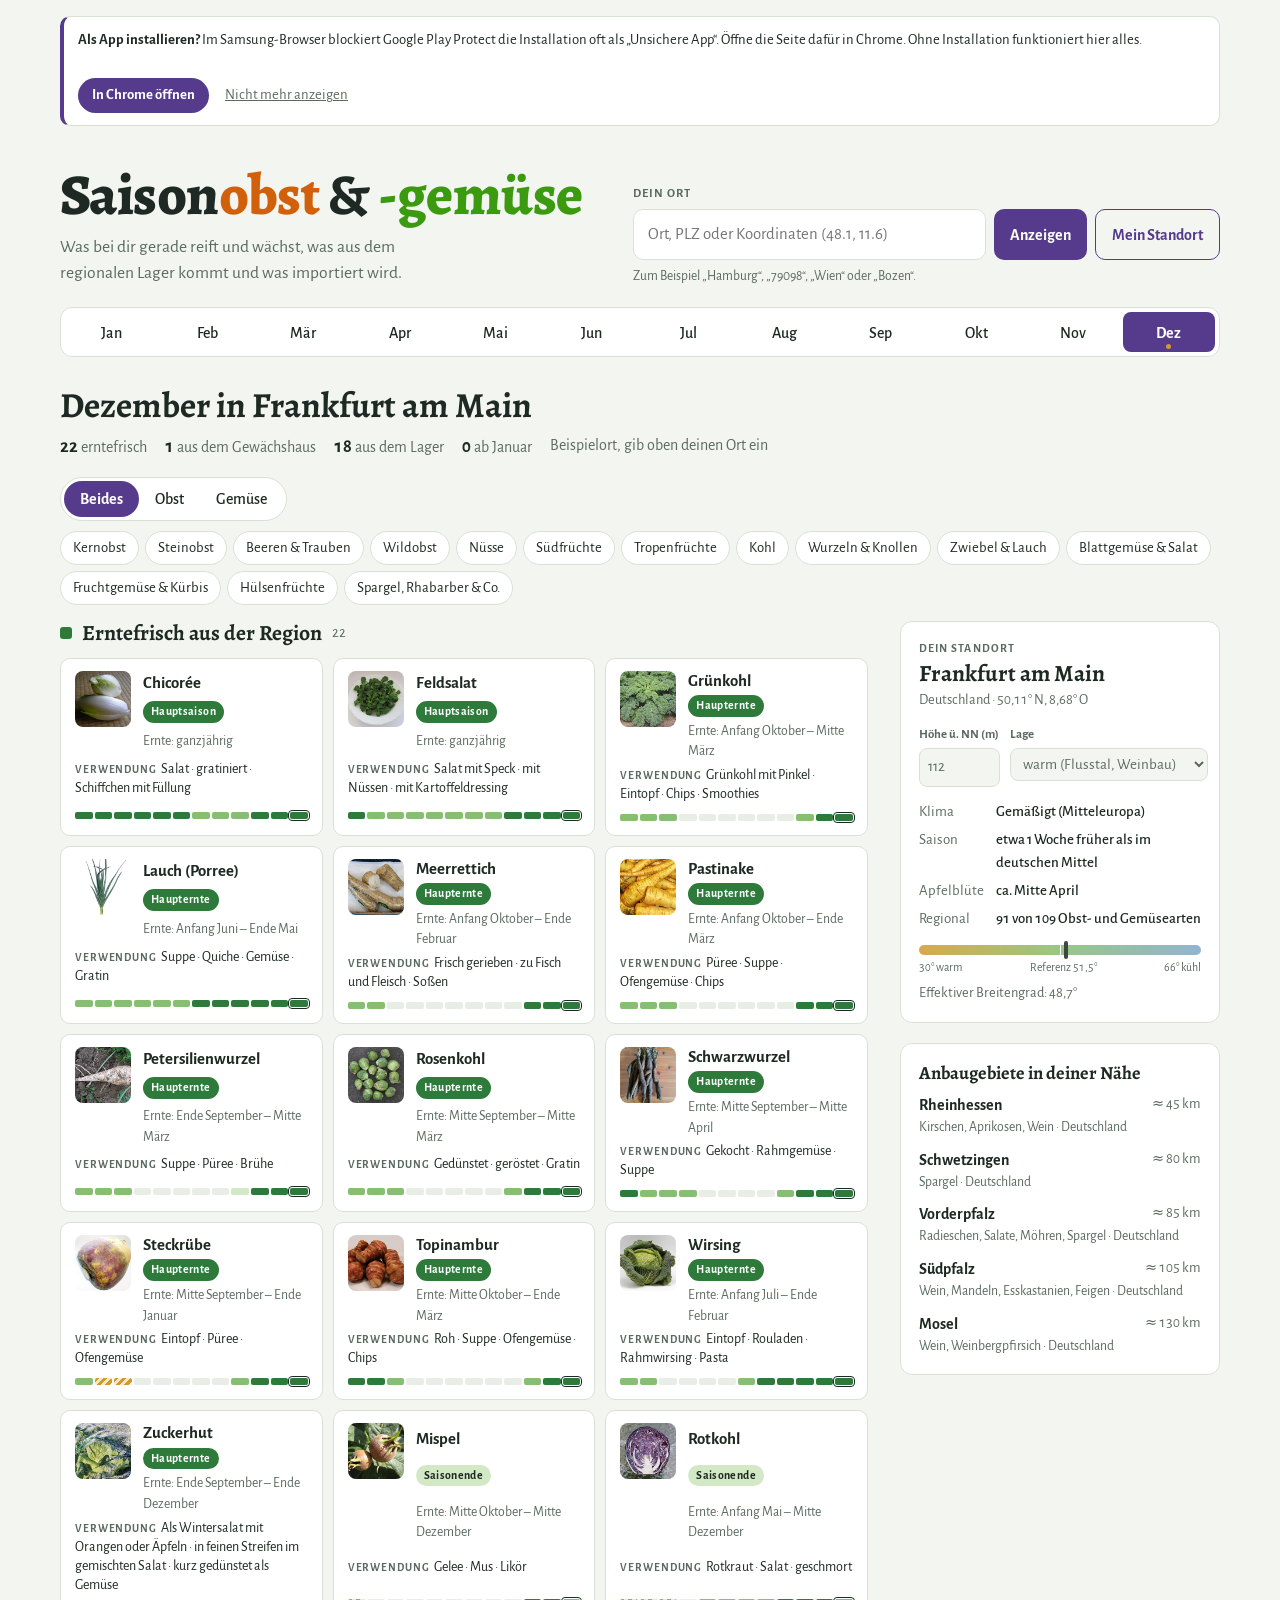
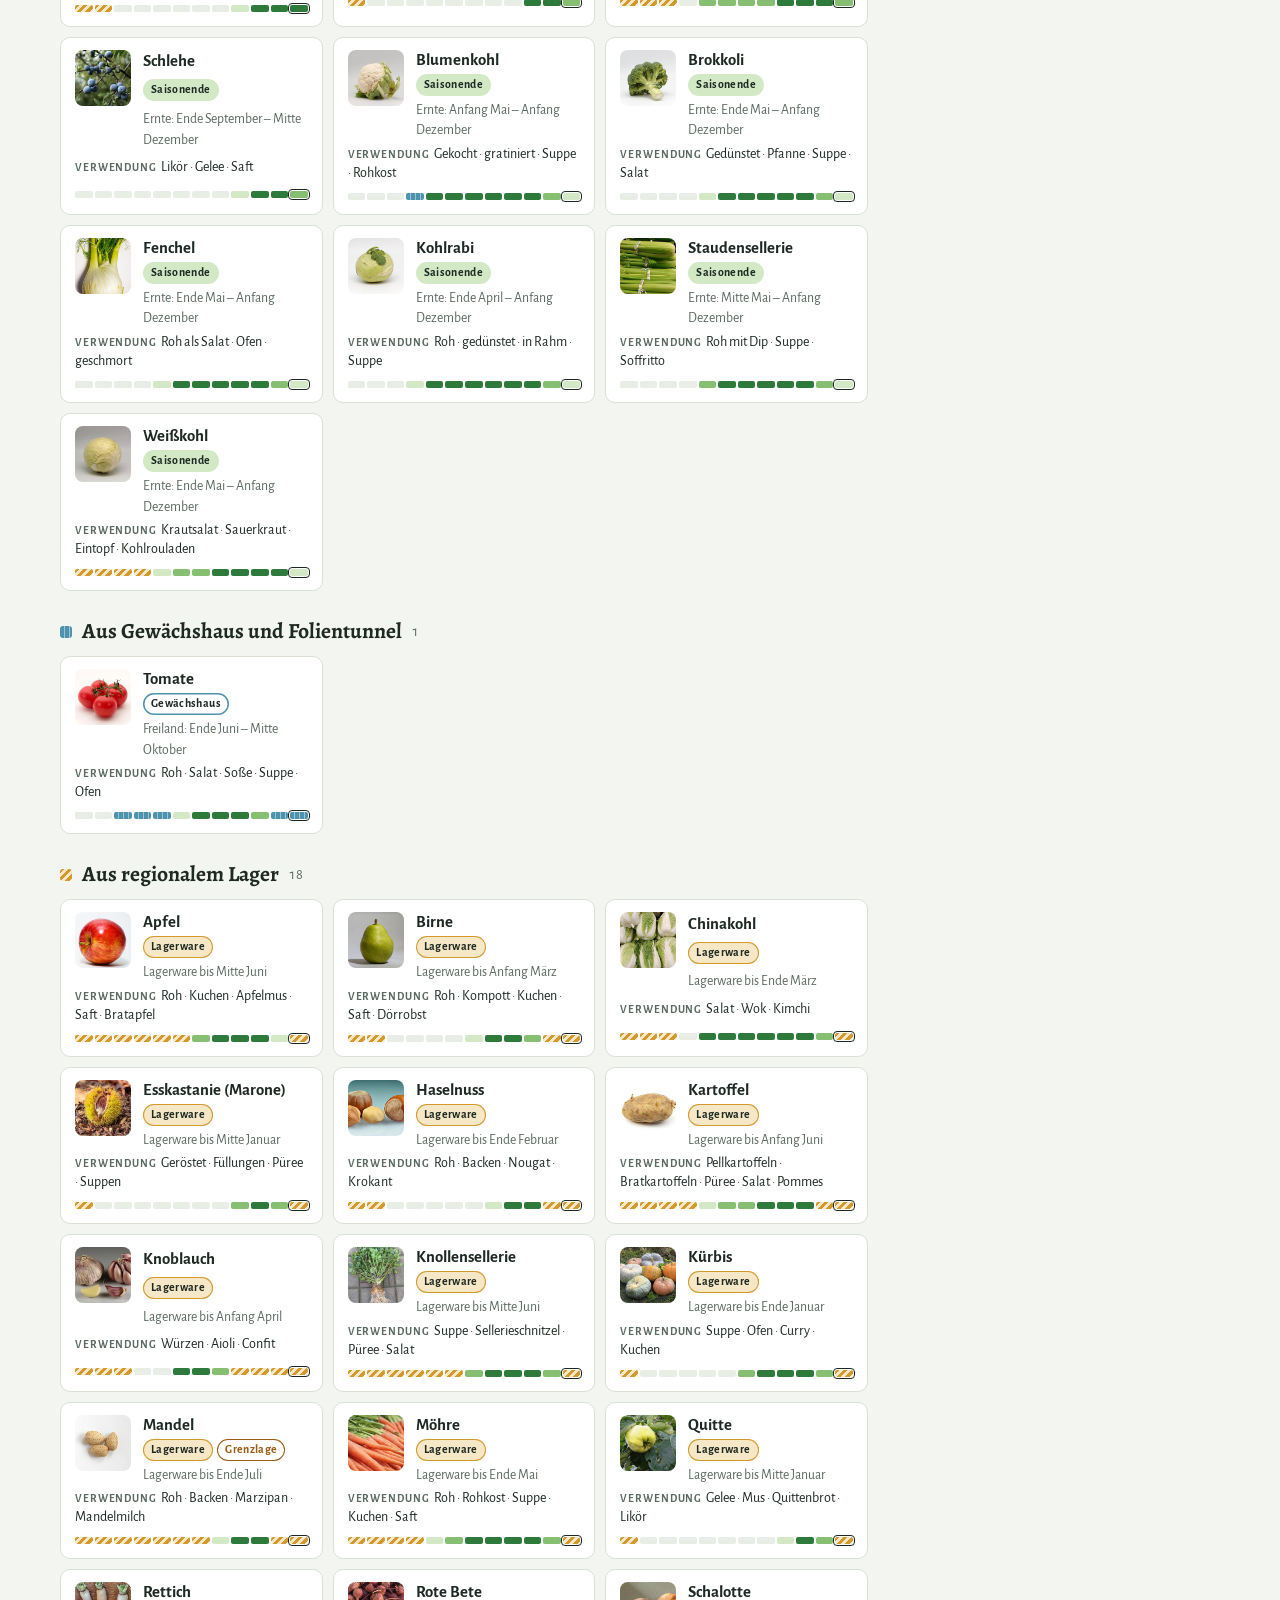
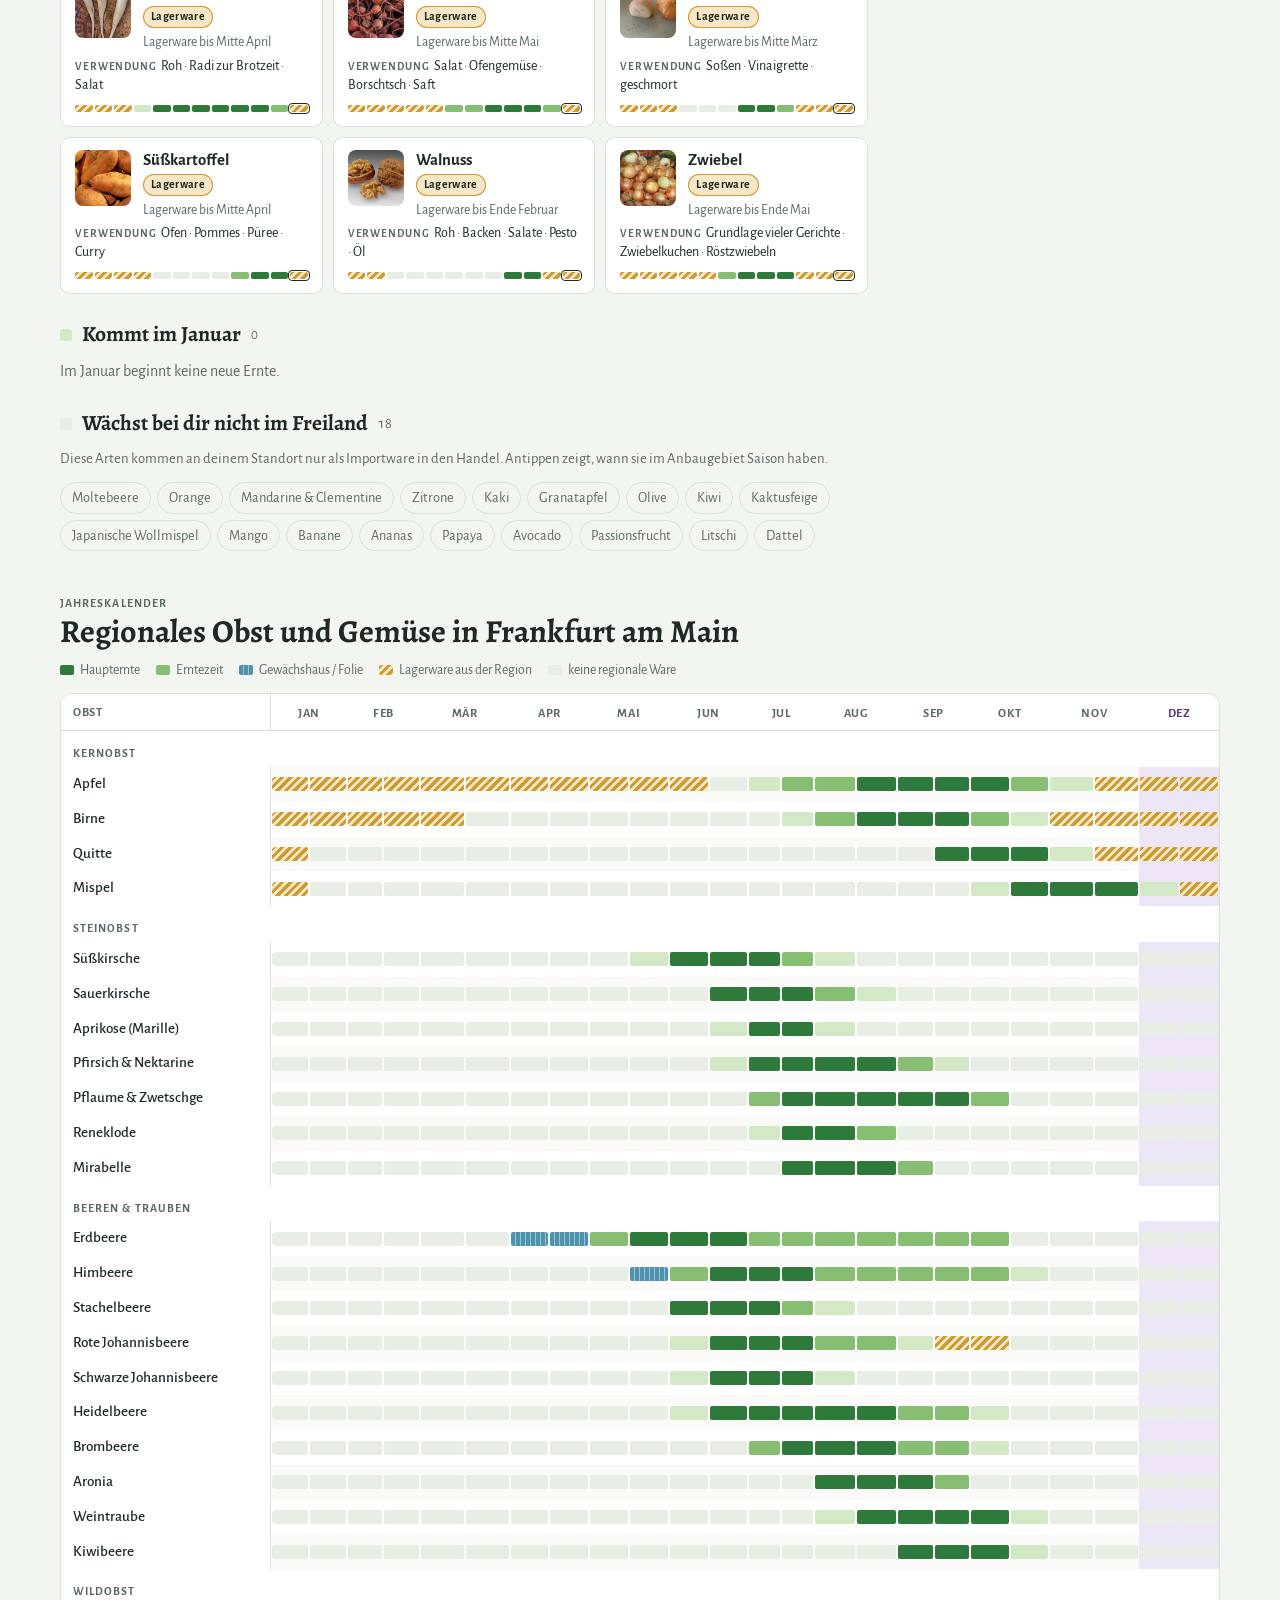
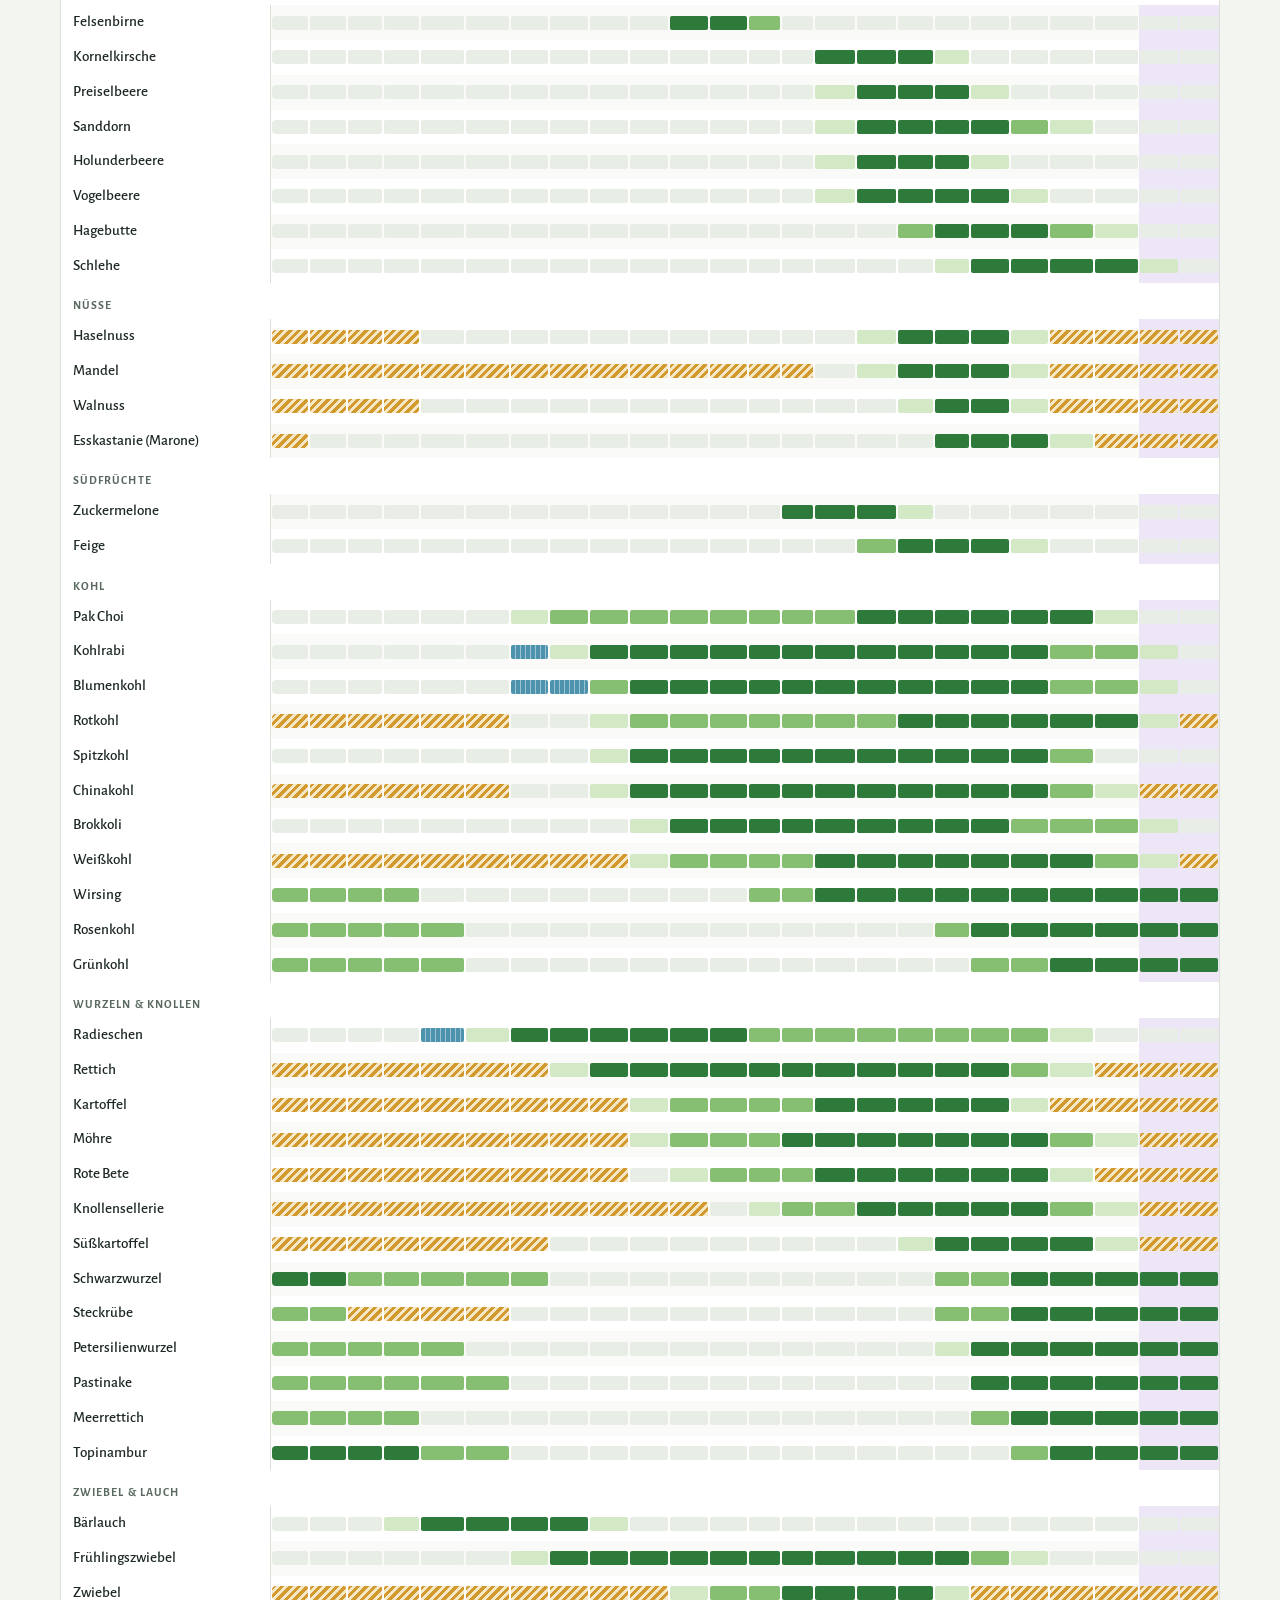
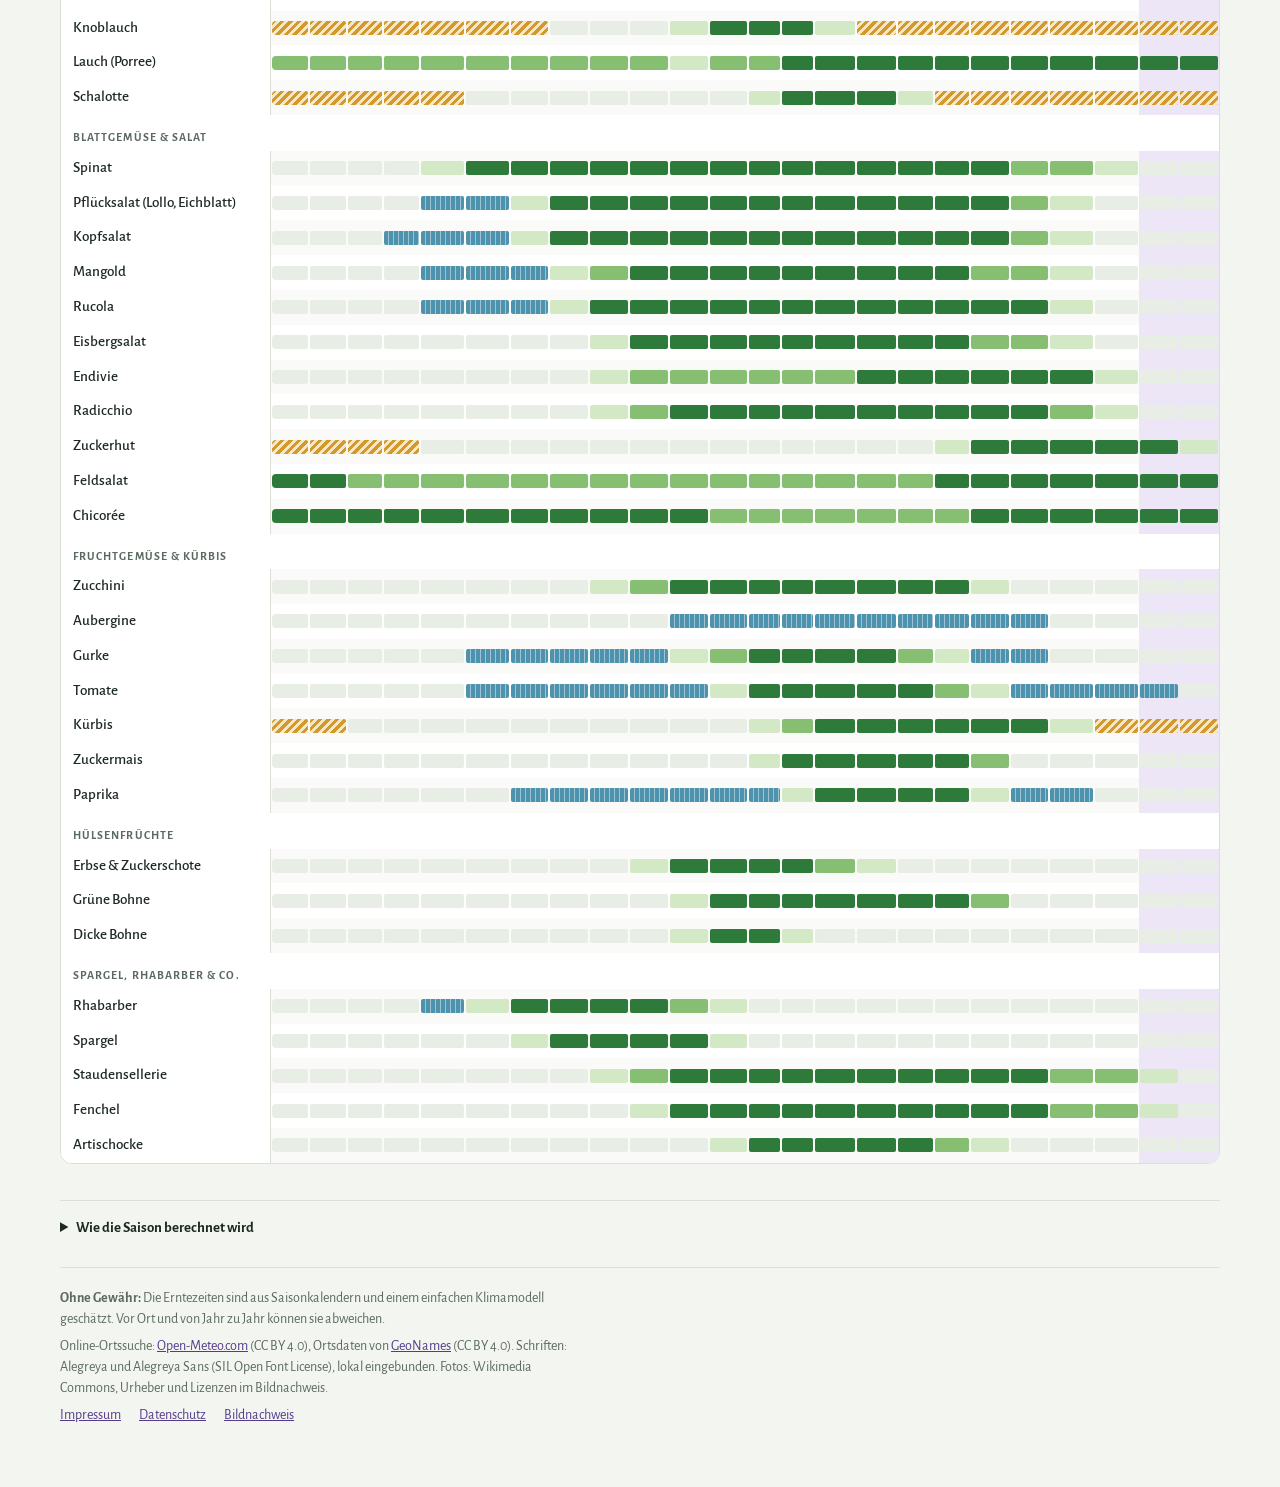
==== commit 961bd392: "Saisonobst Version a1fb9f4dfd Co-Authored-By: Claude Opus 5.5 <noreply@anthropic.com>" ====
--- a/index.html
+++ b/index.html
@@ -223,13 +223,23 @@
 .appfoot a{color:var(--accent)}
 .appfoot-links{display:flex;flex-wrap:wrap;gap:6px 18px;align-items:center}
 .appfoot button{font:inherit;font-weight:700;color:var(--on-accent);background:var(--accent);border:0;border-radius:999px;padding:6px 14px;cursor:pointer}
-.appfoot button:focus-visible,.appfoot a.appfoot-btn:focus-visible{outline:2px solid var(--ink);outline-offset:2px}
+.appfoot button:focus-visible{outline:2px solid var(--ink);outline-offset:2px}
 .appfoot #update{position:fixed;left:50%;transform:translateX(-50%);bottom:calc(16px + env(safe-area-inset-bottom));z-index:20;padding:10px 18px;white-space:nowrap;box-shadow:0 4px 16px rgba(0,0,0,.35)}
-.appfoot a.appfoot-btn{display:inline-block;font-weight:700;color:var(--on-accent);background:var(--accent);border-radius:999px;padding:6px 14px;text-decoration:none;white-space:nowrap}
+/* App-Fassung: Hinweis für Samsung Internet */
+.samsung{margin:12px 0 4px;padding:12px 14px;border:1px solid var(--line);border-left:4px solid var(--accent);border-radius:10px;background:var(--surface);font-size:.92rem}
+.samsung p{margin:0 0 .5em}
+.samsung .samsung-btns{display:flex;flex-wrap:wrap;gap:8px 16px;align-items:center;margin:0}
+.samsung-btn{display:inline-block;font-weight:700;color:var(--on-accent);background:var(--accent);border-radius:999px;padding:6px 14px;text-decoration:none;white-space:nowrap}
+.samsung-zu{font:inherit;color:var(--muted);background:none;border:0;padding:6px 0;text-decoration:underline;cursor:pointer}
+.samsung-btn:focus-visible,.samsung-zu:focus-visible{outline:2px solid var(--ink);outline-offset:2px}
 </style>
 </head>
 <body>
 <div class="wrap">
+  <aside id="samsung" class="samsung" hidden>
+    <p><strong>Als App installieren?</strong> Im Samsung-Browser blockiert Google Play Protect die Installation oft als „Unsichere App“. Öffne die Seite dafür in Chrome. Ohne Installation funktioniert hier alles.</p>
+    <p class="samsung-btns"><a id="inchrome" class="samsung-btn" href="#">In Chrome öffnen</a><button type="button" id="samsung-zu" class="samsung-zu">Nicht mehr anzeigen</button></p>
+  </aside>
   <header class="masthead">
     <div class="brand">
       <h1>Saison<span class="b-obst">obst</span> <span class="b-gem">&amp;&nbsp;<b>-gemüse</b></span></h1>
@@ -300,7 +310,6 @@
   <footer class="appfoot">
     <p><strong>Ohne Gewähr:</strong> Die Erntezeiten sind aus Saisonkalendern und einem einfachen Klimamodell geschätzt. Vor Ort und von Jahr zu Jahr können sie abweichen.</p>
     <p>Online-Ortssuche: <a href="https://open-meteo.com/" rel="noopener">Open-Meteo.com</a> (CC BY 4.0), Ortsdaten von <a href="https://www.geonames.org/" rel="noopener">GeoNames</a> (CC BY 4.0). Schriften: Alegreya und Alegreya Sans (SIL Open Font License), lokal eingebunden. Fotos: Wikimedia Commons, Urheber und Lizenzen im Bildnachweis.</p>
-    <p id="samsung" hidden><strong>Als App installieren:</strong> Der Samsung-Browser löst dabei oft eine Warnung von Google Play Protect aus. Öffne die Seite dafür in Chrome. Hier im Browser funktioniert alles auch ohne Installation. <a id="inchrome" class="appfoot-btn" href="#">In Chrome öffnen</a></p>
     <p class="appfoot-links"><a href="impressum.html">Impressum</a><a href="datenschutz.html">Datenschutz</a><a href="bildnachweis.html">Bildnachweis</a><button type="button" id="install" hidden>App installieren</button><span id="appstate" aria-live="polite"></span></p>
     <button type="button" id="update" hidden>Neue Version da: jetzt neu laden</button>
   </footer>
@@ -1176,9 +1185,12 @@
     upd.addEventListener("click",()=>location.reload());
   }
   // Samsung Internet: Installationen werden oft von Play Protect blockiert, deshalb der Weg über Chrome
-  if(/SamsungBrowser/i.test(navigator.userAgent)&&!matchMedia("(display-mode: standalone)").matches){
+  const SZU="saisonobst-samsung-zu",sam=document.getElementById("samsung");
+  let szu=false;try{szu=localStorage.getItem(SZU)==="1";}catch(e){}
+  if(/SamsungBrowser/i.test(navigator.userAgent)&&!matchMedia("(display-mode: standalone)").matches&&!szu){
     document.getElementById("inchrome").href="intent://"+location.host+location.pathname+"#Intent;scheme=https;package=com.android.chrome;S.browser_fallback_url="+encodeURIComponent(location.href)+";end";
-    document.getElementById("samsung").hidden=false;
+    sam.hidden=false;
+    document.getElementById("samsung-zu").addEventListener("click",()=>{sam.hidden=true;try{localStorage.setItem(SZU,"1");}catch(e){}});
   }
   let deferred=null;
   window.addEventListener("beforeinstallprompt",e=>{e.preventDefault();deferred=e;btn.hidden=false;});
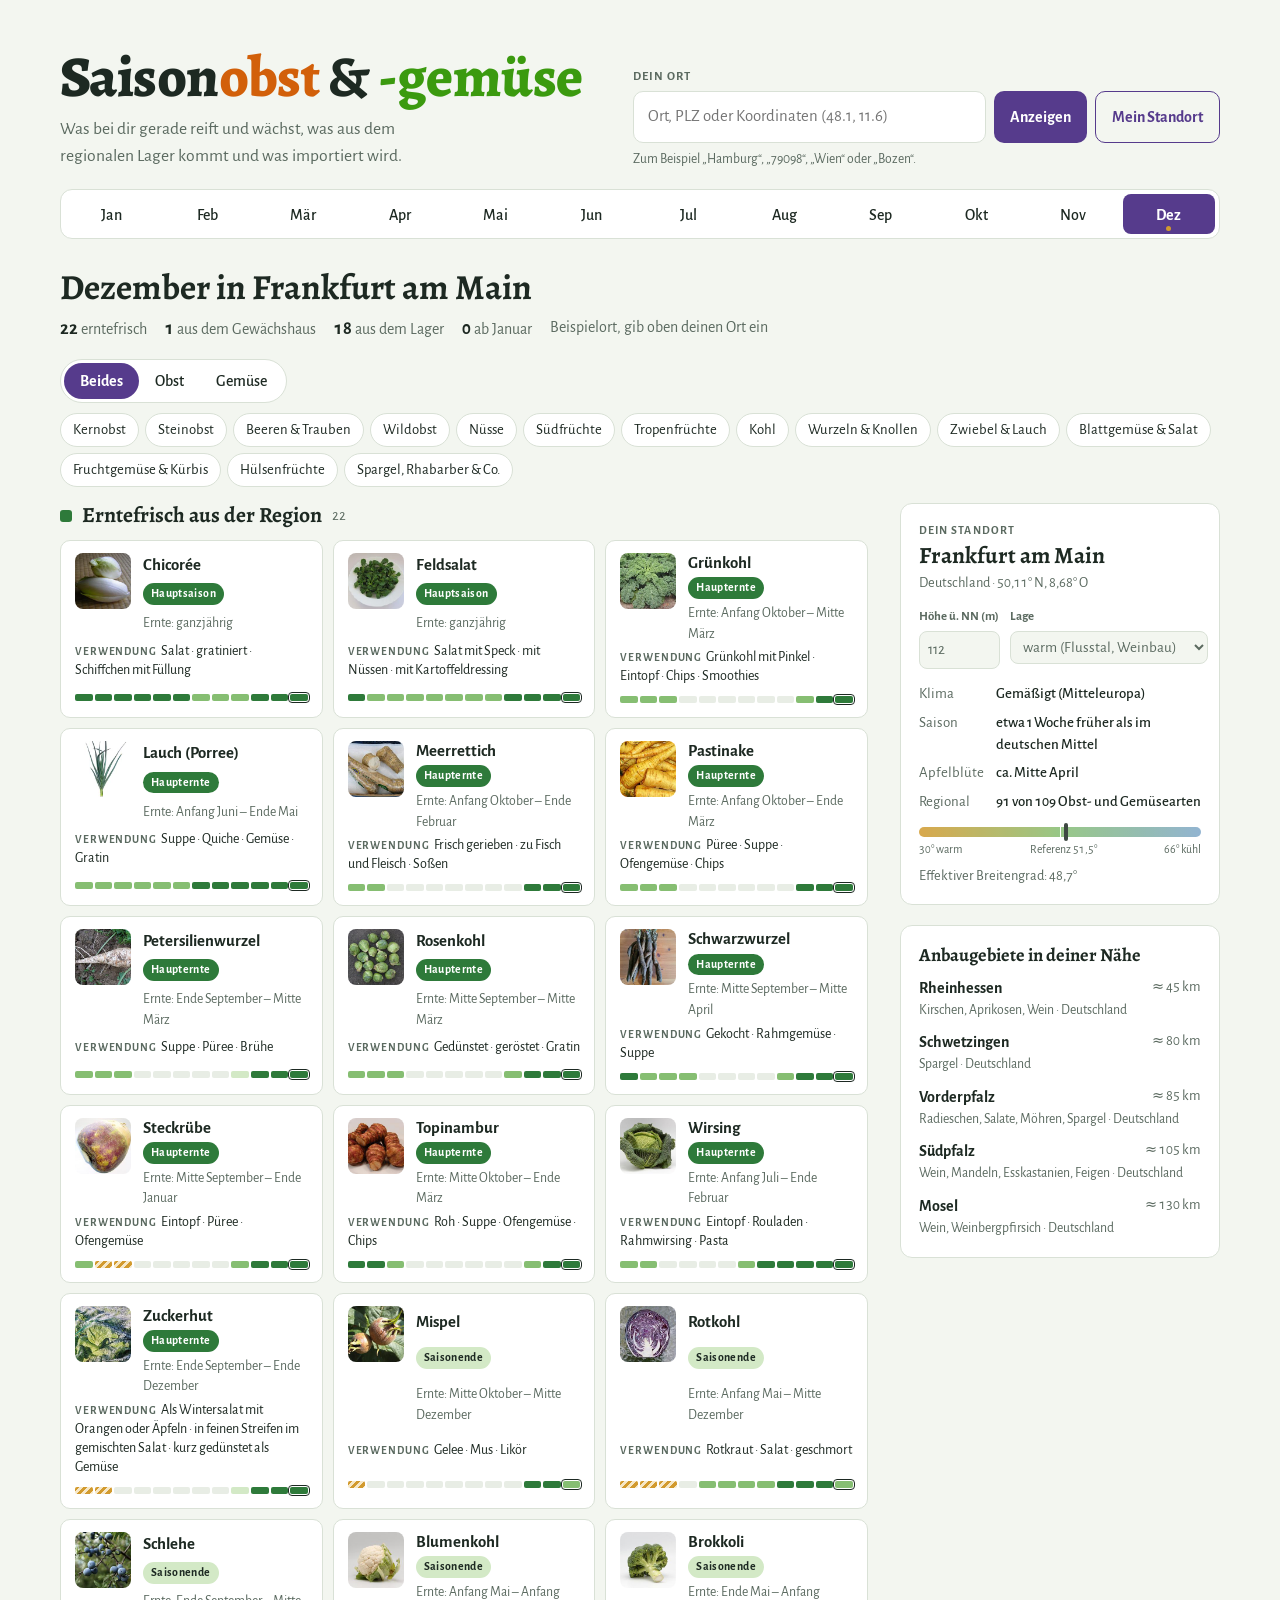
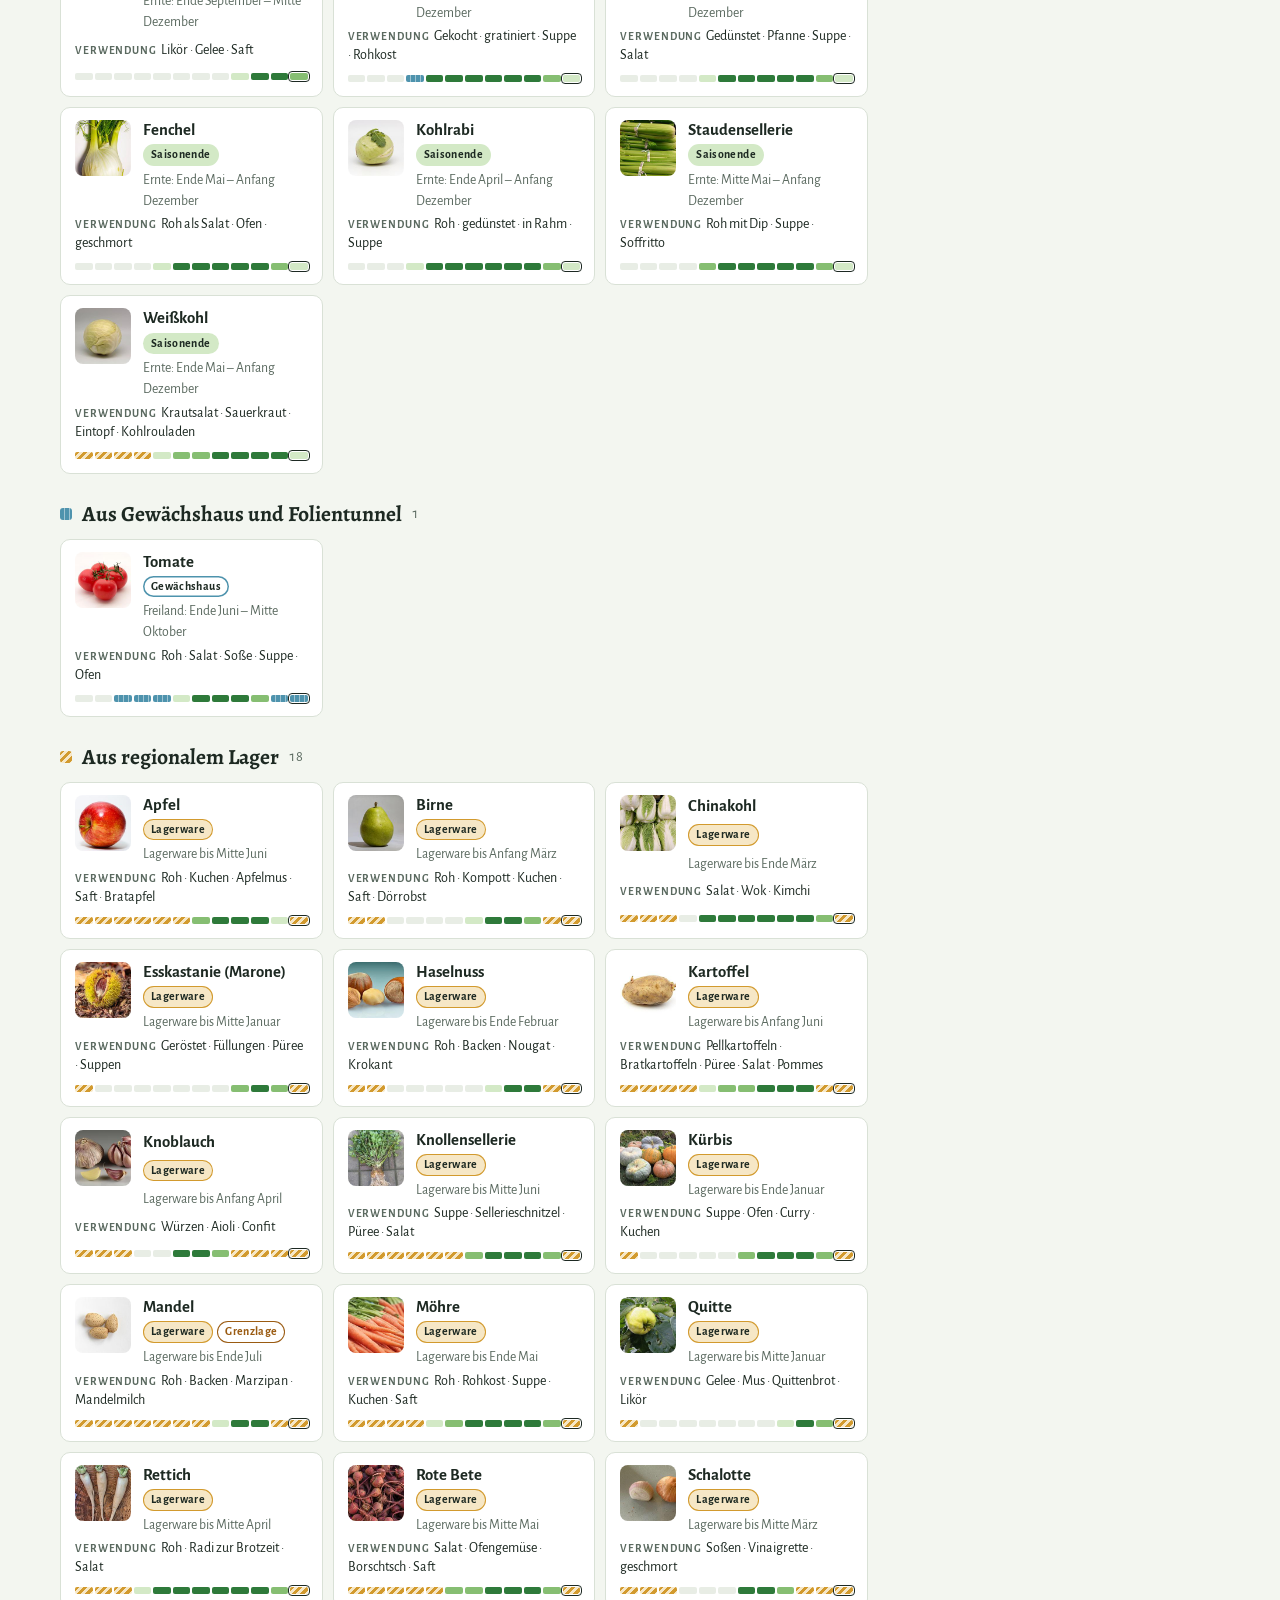
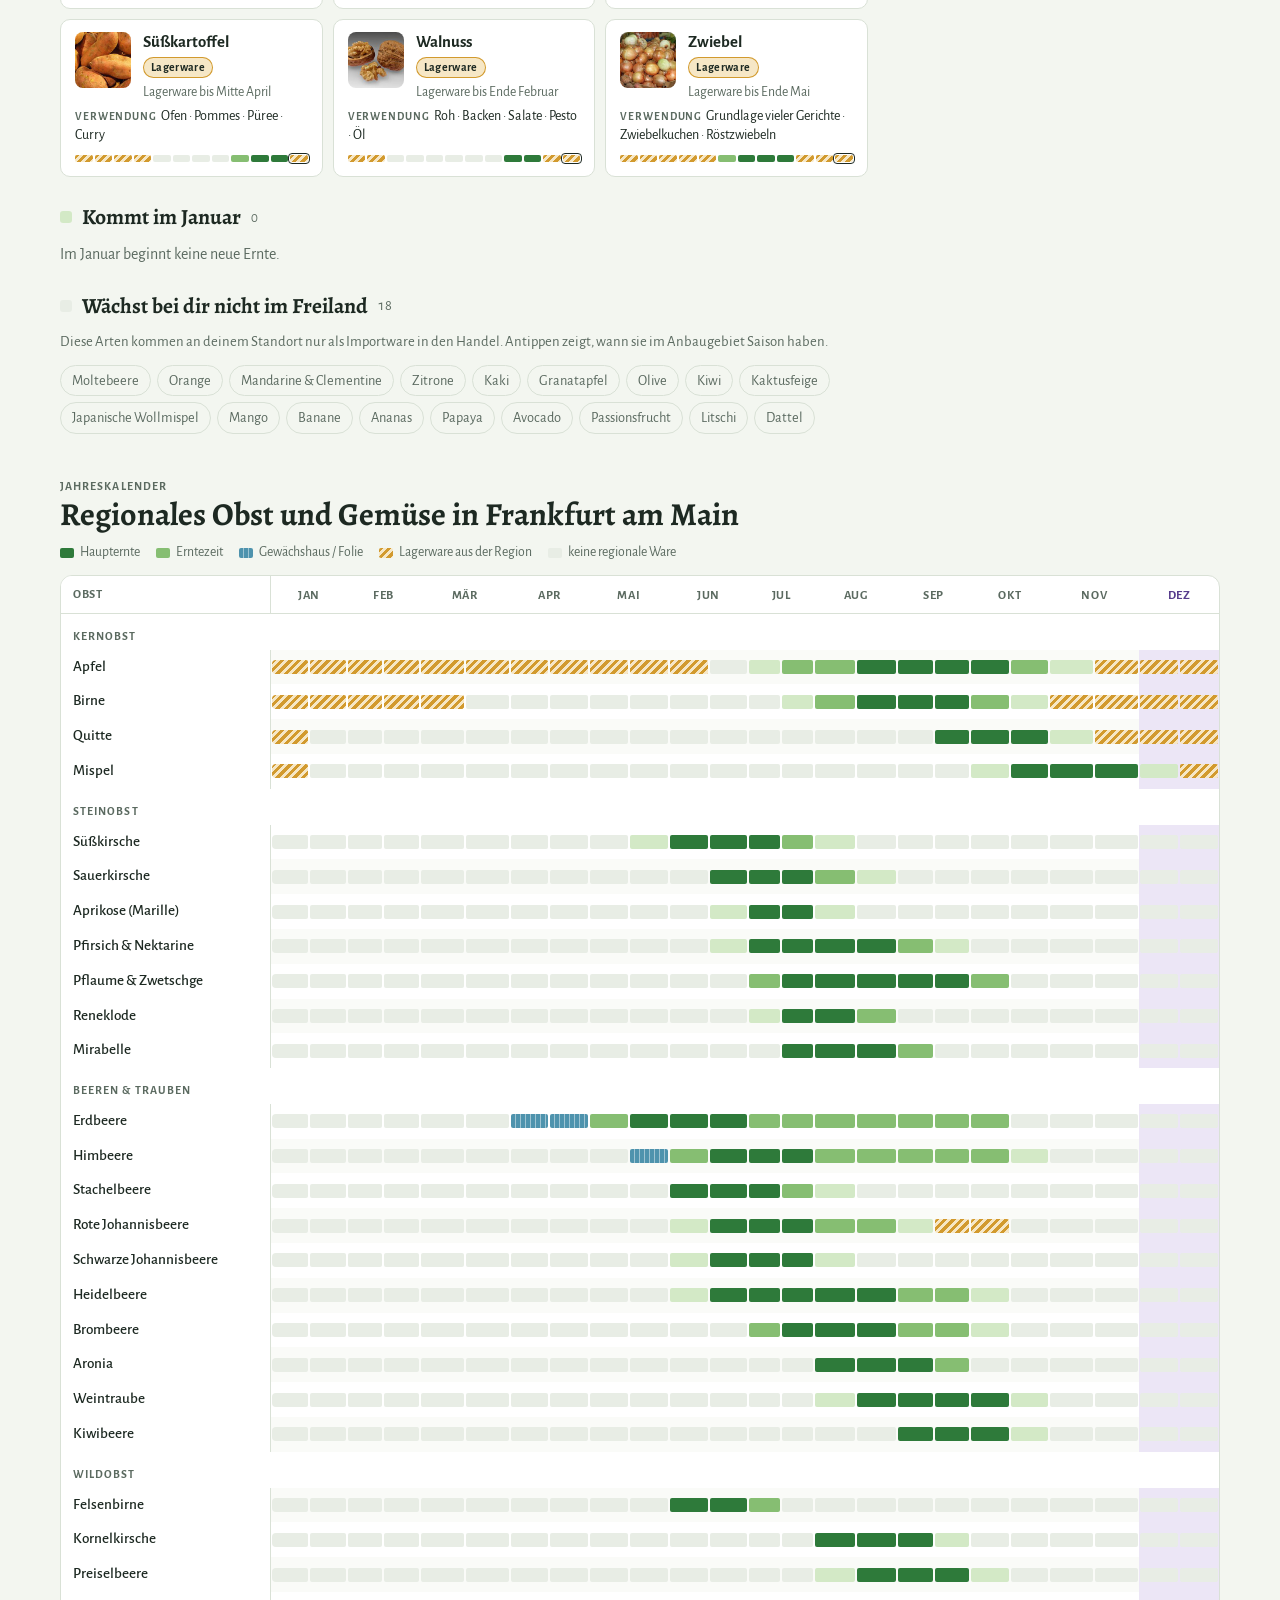
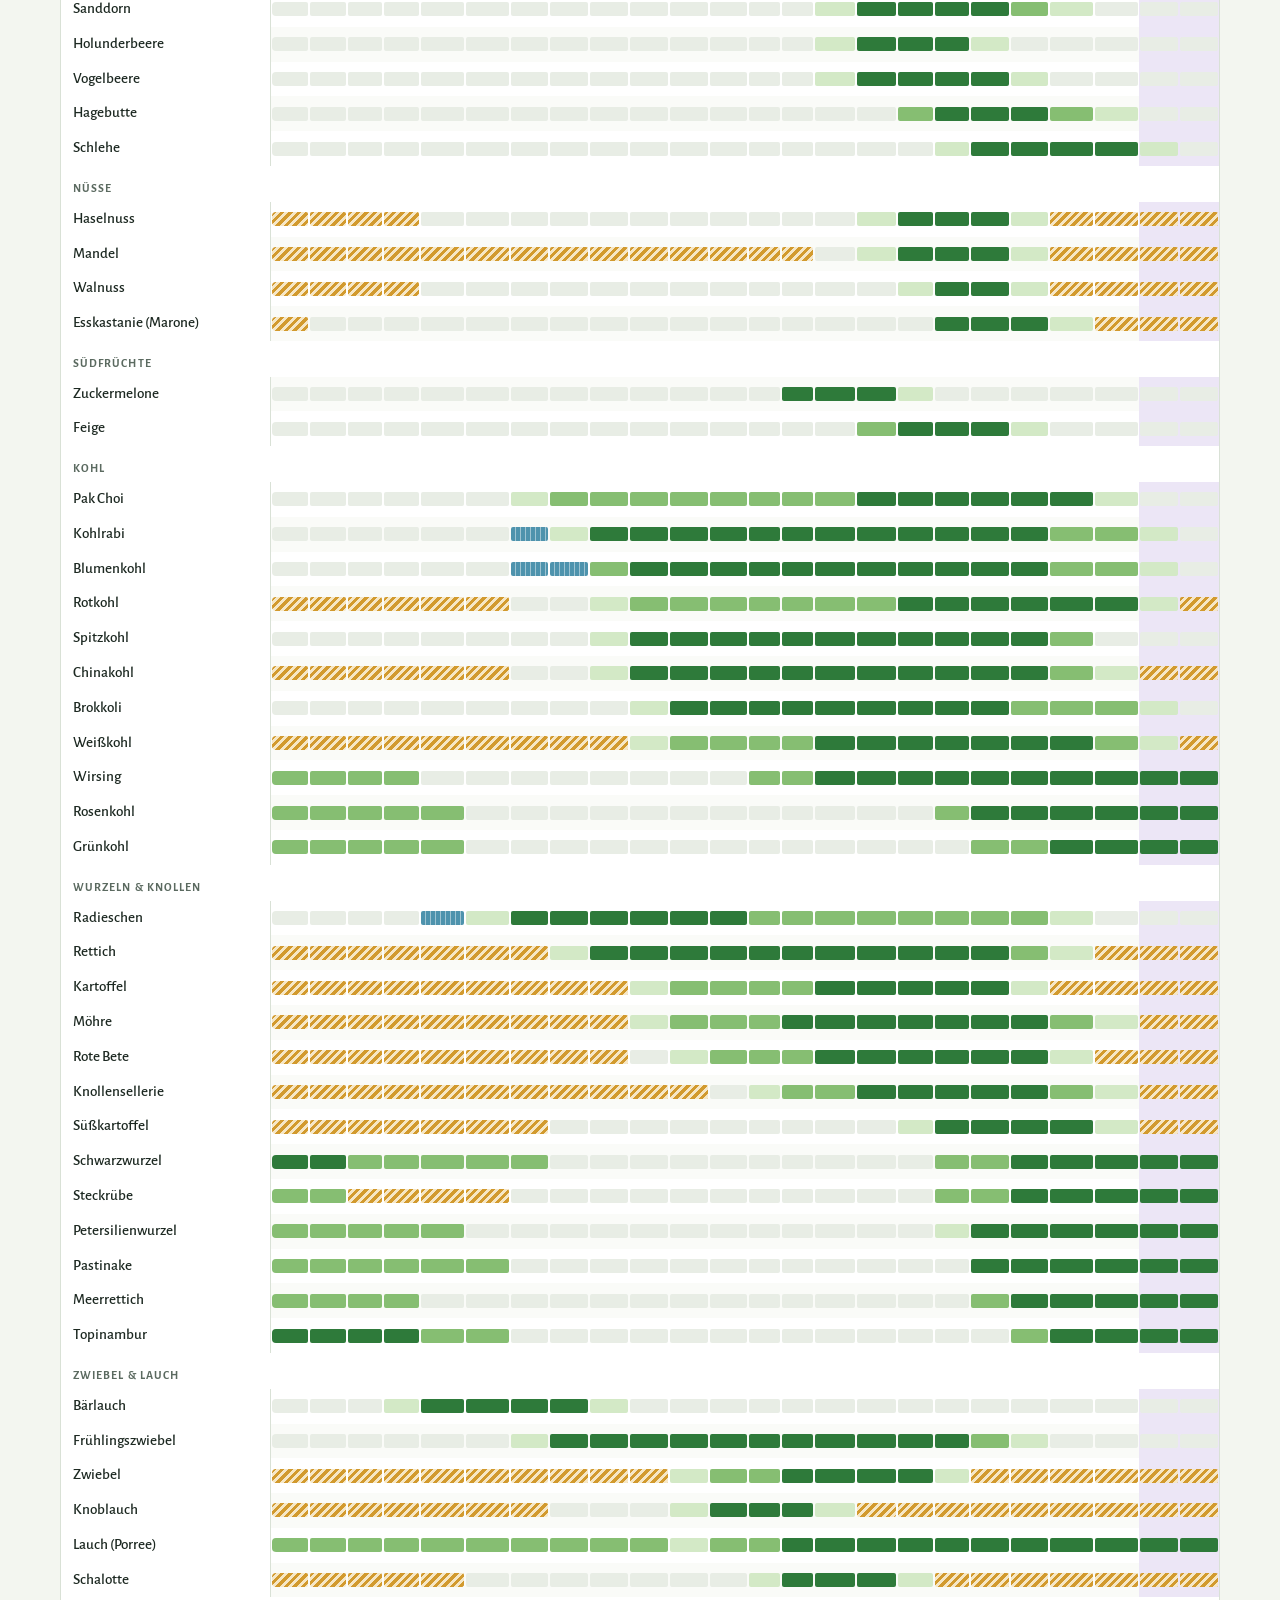
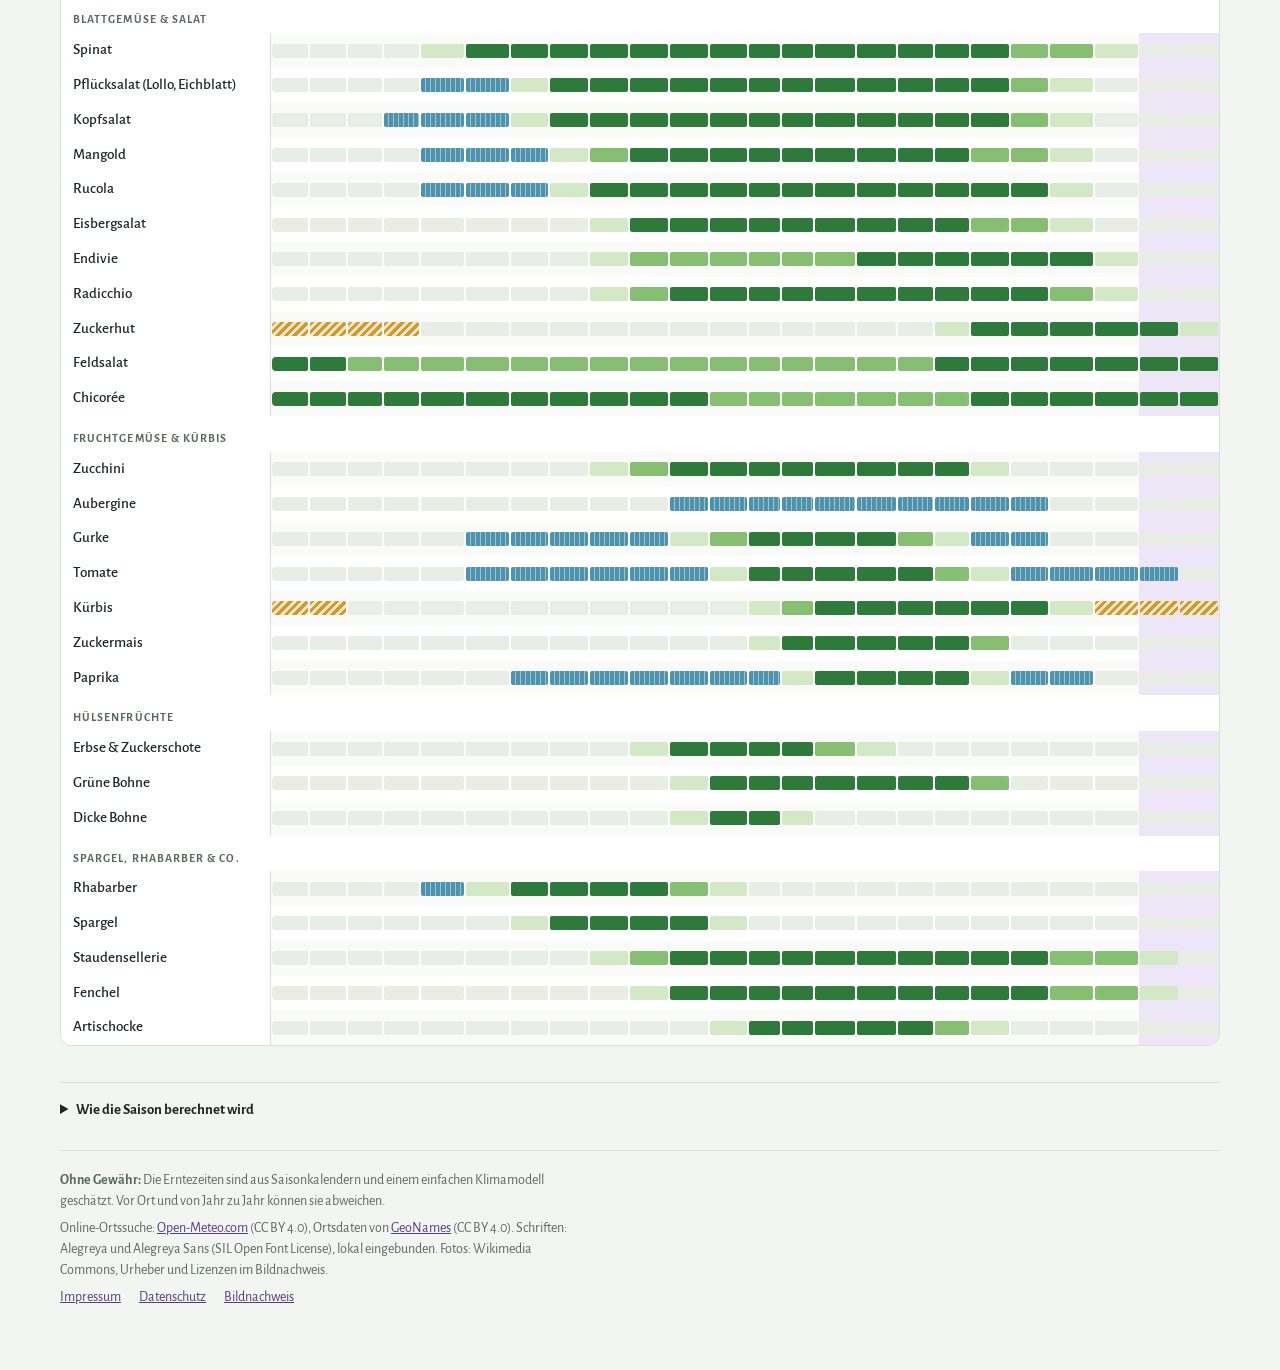
==== commit 949d2d1b: "Saisonobst Version 40288140ea Co-Authored-By: Claude Fable 5.2 <noreply@anthropic.com>" ====
--- a/index.html
+++ b/index.html
@@ -227,6 +227,7 @@
 .appfoot #update{position:fixed;left:50%;transform:translateX(-50%);bottom:calc(16px + env(safe-area-inset-bottom));z-index:20;padding:10px 18px;white-space:nowrap;box-shadow:0 4px 16px rgba(0,0,0,.35)}
 /* App-Fassung: Hinweis für Samsung Internet */
 .samsung{margin:12px 0 4px;padding:12px 14px;border:1px solid var(--line);border-left:4px solid var(--accent);border-radius:10px;background:var(--surface);font-size:.92rem}
+.samsung[hidden]{display:none}
 .samsung p{margin:0 0 .5em}
 .samsung .samsung-btns{display:flex;flex-wrap:wrap;gap:8px 16px;align-items:center;margin:0}
 .samsung-btn{display:inline-block;font-weight:700;color:var(--on-accent);background:var(--accent);border-radius:999px;padding:6px 14px;text-decoration:none;white-space:nowrap}
@@ -236,10 +237,10 @@
 </head>
 <body>
 <div class="wrap">
-  <aside id="samsung" class="samsung" hidden>
+  <div id="samsung" class="samsung" hidden>
     <p><strong>Als App installieren?</strong> Im Samsung-Browser blockiert Google Play Protect die Installation oft als „Unsichere App“. Öffne die Seite dafür in Chrome. Ohne Installation funktioniert hier alles.</p>
     <p class="samsung-btns"><a id="inchrome" class="samsung-btn" href="#">In Chrome öffnen</a><button type="button" id="samsung-zu" class="samsung-zu">Nicht mehr anzeigen</button></p>
-  </aside>
+  </div>
   <header class="masthead">
     <div class="brand">
       <h1>Saison<span class="b-obst">obst</span> <span class="b-gem">&amp;&nbsp;<b>-gemüse</b></span></h1>
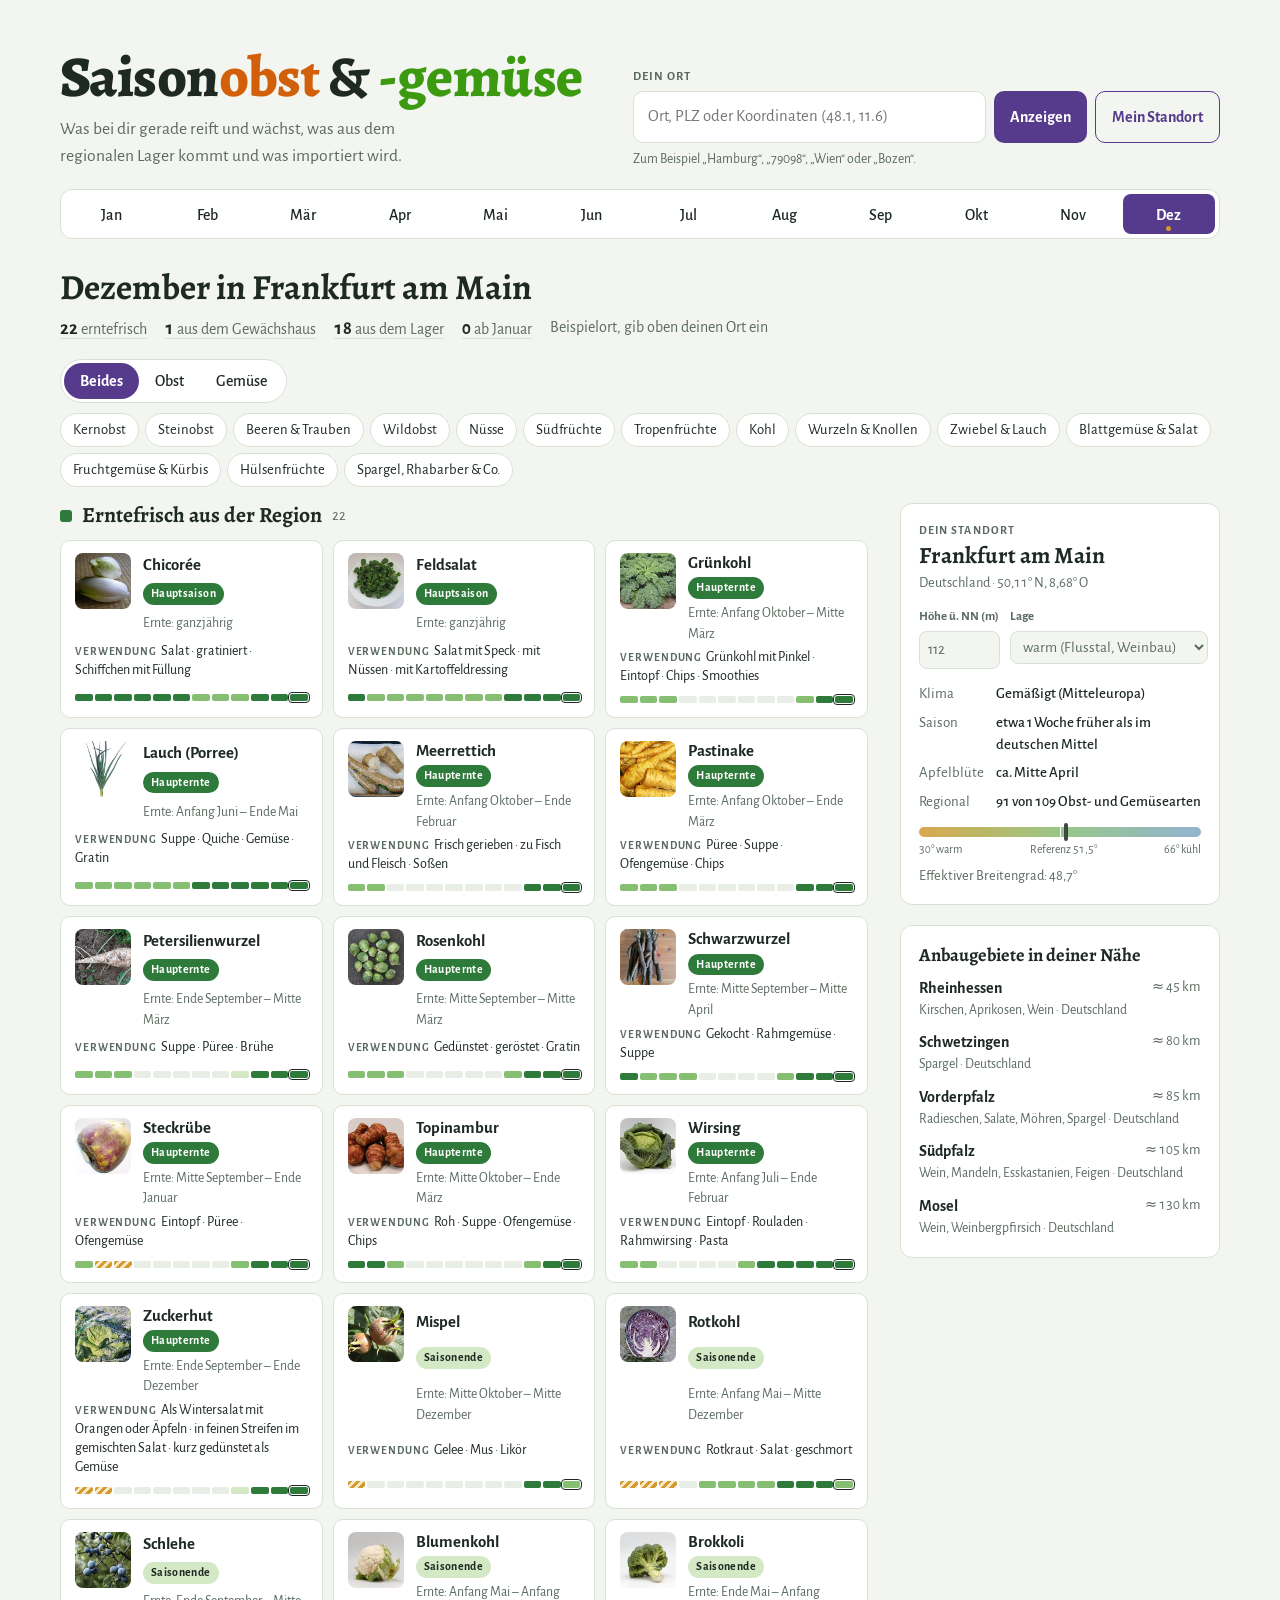
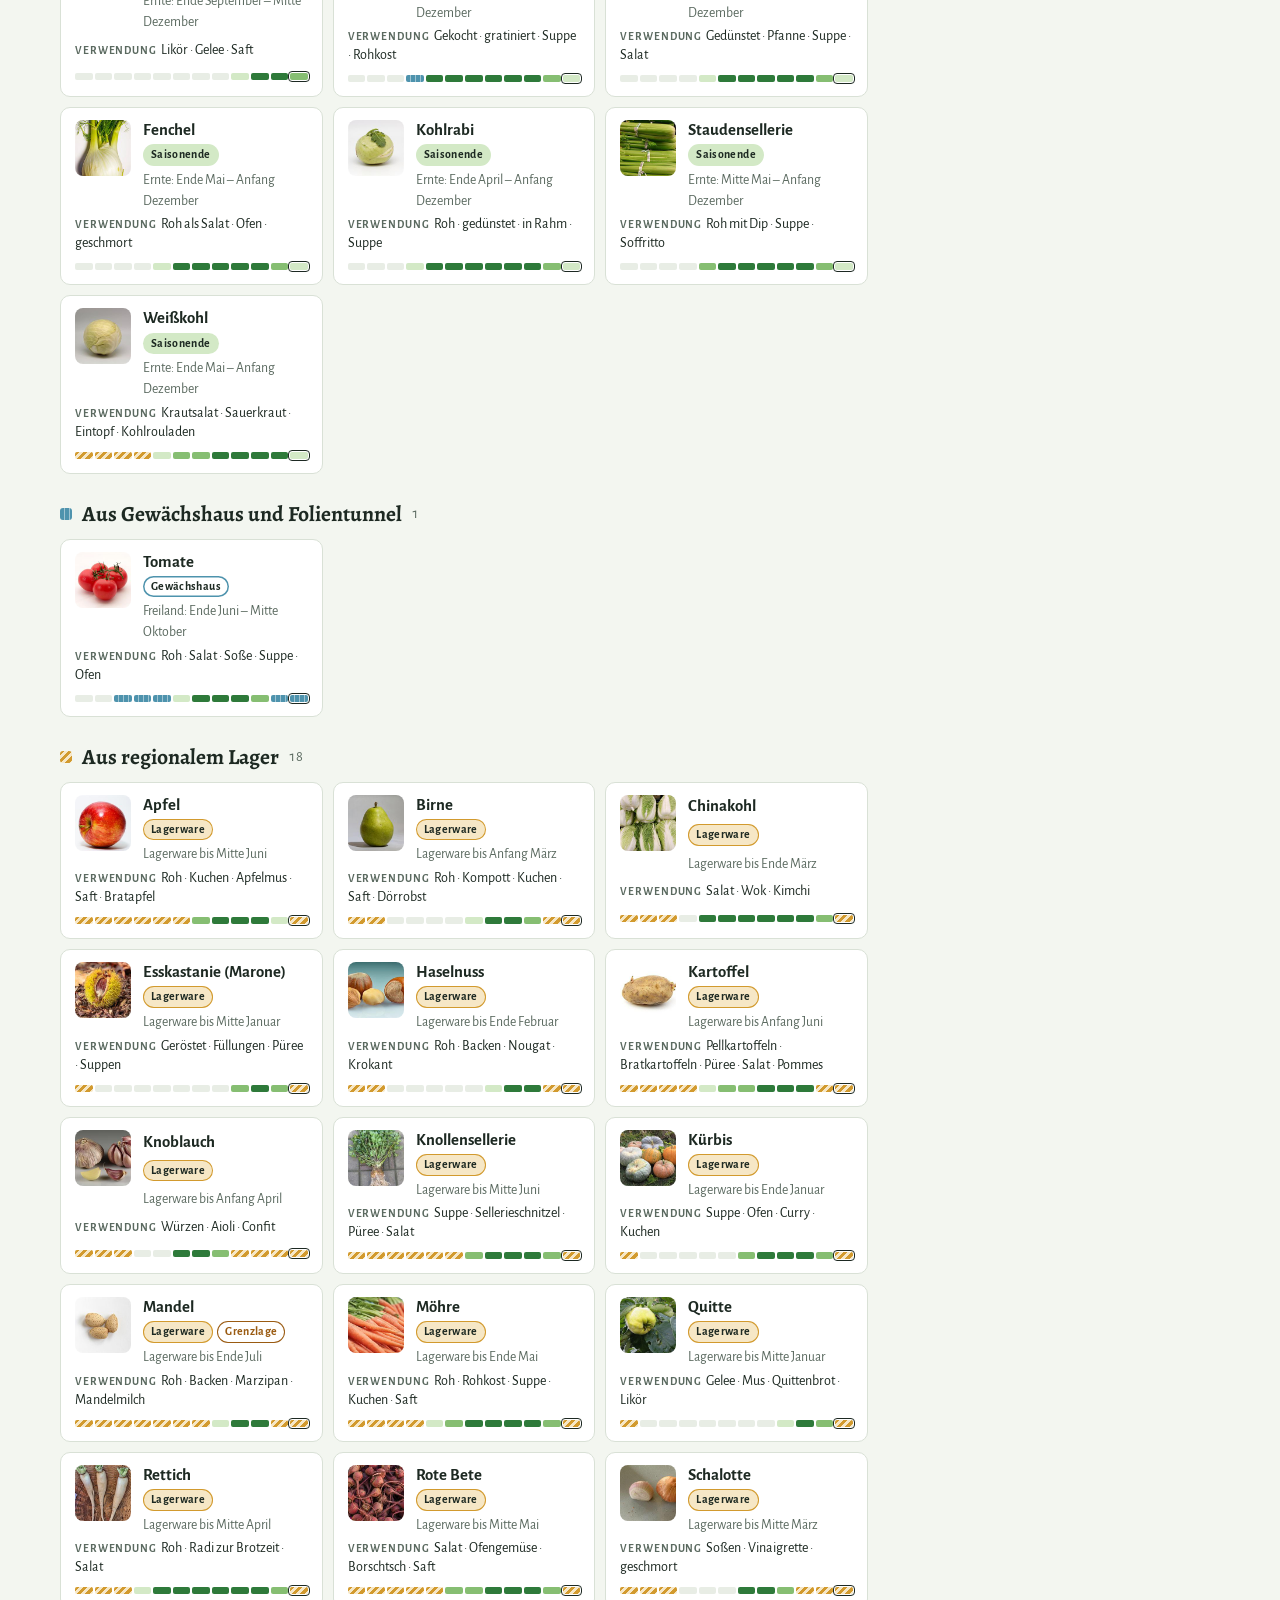
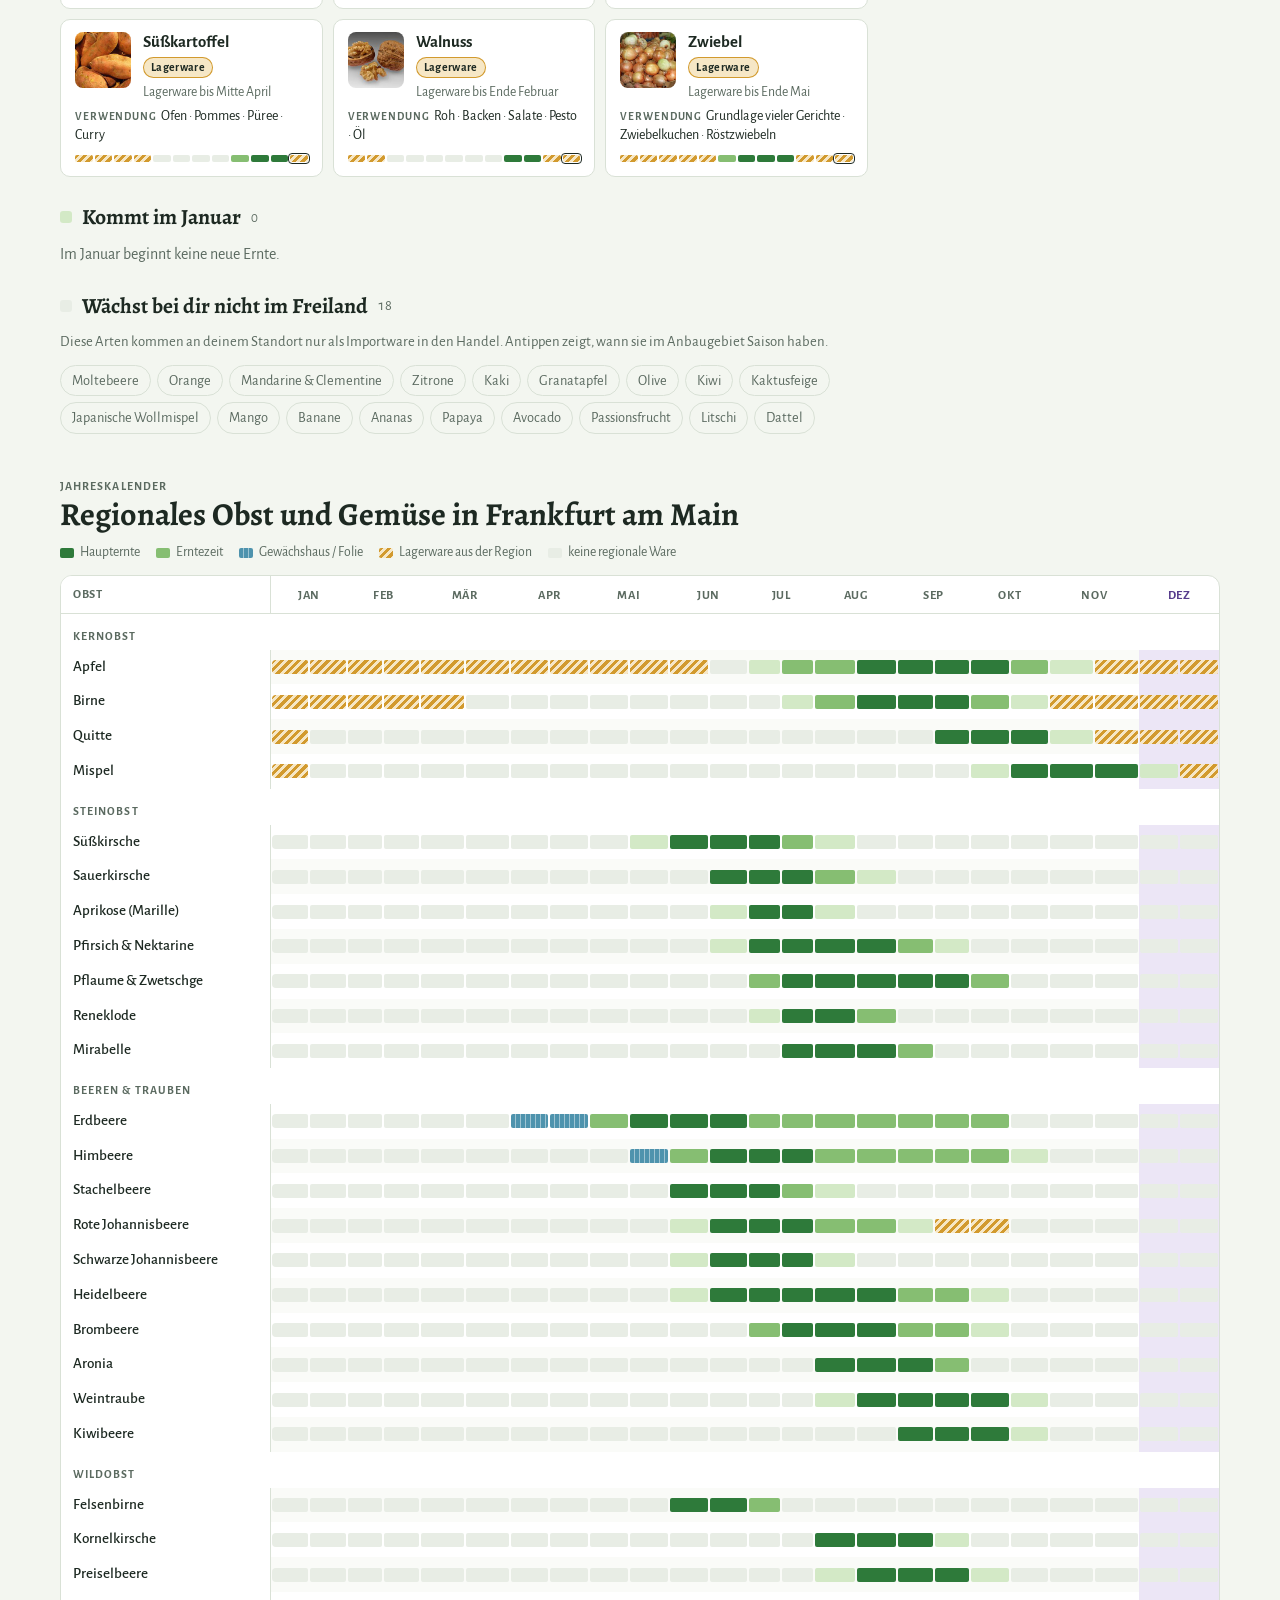
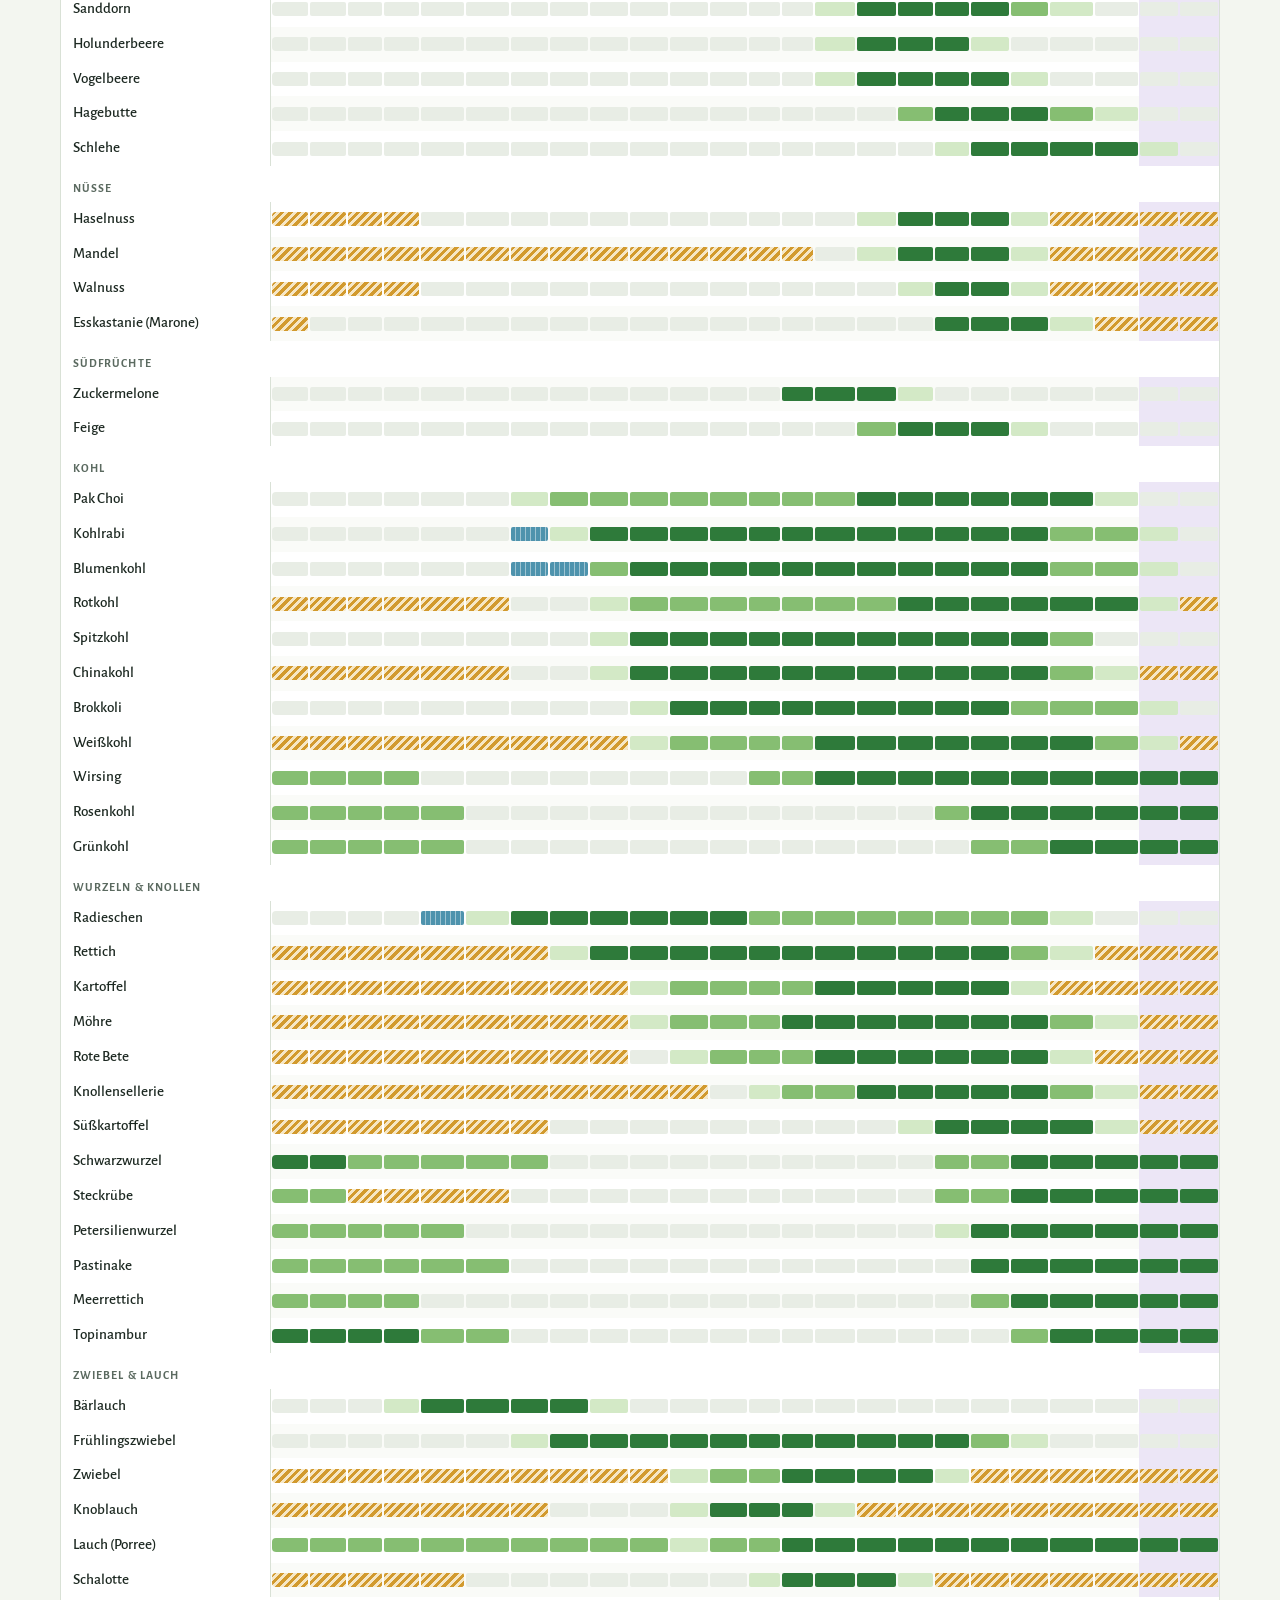
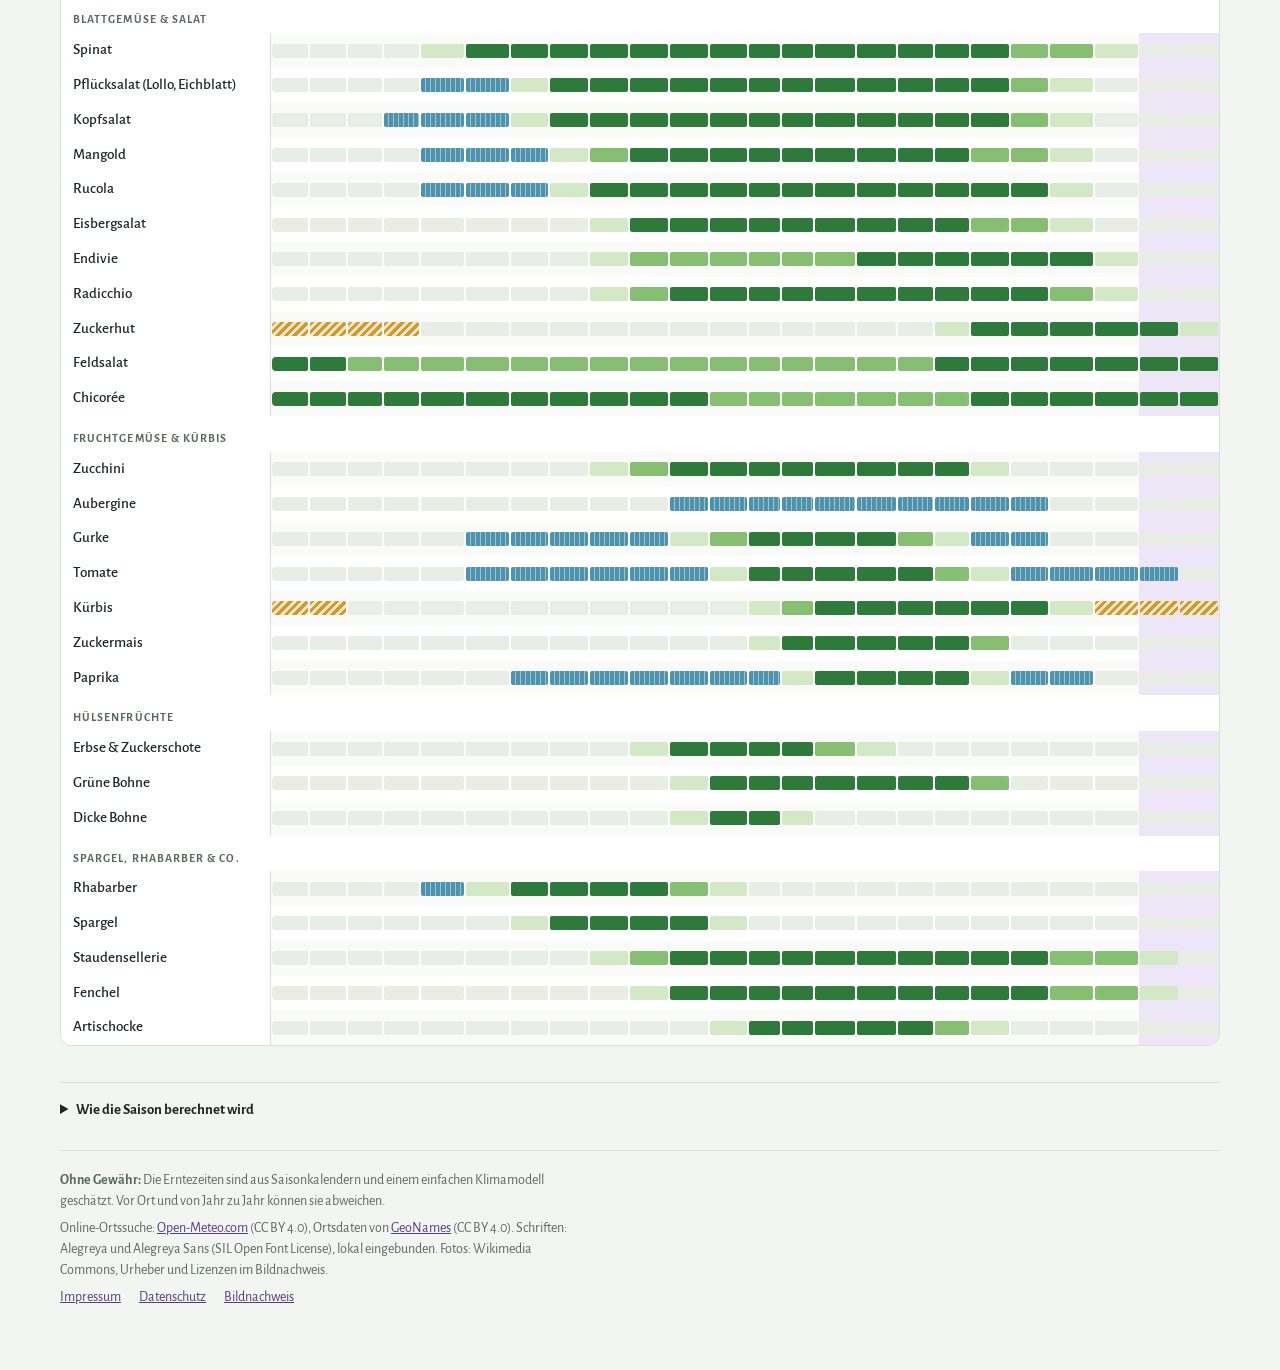
==== commit e04b1e90: "Saisonobst Version 1a2e597378 Co-Authored-By: Claude Fable 5.2 <noreply@anthropic.com>" ====
--- a/index.html
+++ b/index.html
@@ -82,6 +82,10 @@
 .summary h2{font-size:clamp(1.6rem,3vw,2.2rem);font-weight:700}
 .counts{display:flex;flex-wrap:wrap;gap:6px 18px;color:var(--muted)}
 .counts b{color:var(--ink);font-size:1.15rem}
+.counts button{border:0;background:none;padding:0;color:inherit;cursor:pointer;text-decoration:underline;text-decoration-color:var(--line);text-underline-offset:4px}
+.counts button:hover{color:var(--ink);text-decoration-color:var(--accent)}
+.title-row{display:flex;flex-wrap:wrap;align-items:baseline;gap:4px 14px}
+.linkbtn{display:none;border:0;background:none;padding:6px 0;color:var(--accent);font-weight:700;cursor:pointer;text-decoration:underline;text-underline-offset:3px}
 .toolbar{display:flex;flex-wrap:wrap;align-items:center;gap:10px 16px;padding-block:8px 4px}
 .kind{display:inline-flex;padding:3px;border-radius:999px;background:var(--surface);border:1px solid var(--line)}
 .kind button{border:0;background:transparent;border-radius:999px;padding:6px 16px;cursor:pointer;font-weight:500}
@@ -93,7 +97,8 @@
 
 /* Haupt-Layout */
 .layout{display:grid;grid-template-columns:minmax(0,1fr) 320px;gap:32px;align-items:start;padding-top:12px}
-.group{display:flex;flex-direction:column;gap:12px;padding-bottom:28px}
+.group{display:flex;flex-direction:column;gap:12px;padding-bottom:28px;scroll-margin-top:12px}
+.group-head h3:focus{outline:none}
 .group-head{display:flex;align-items:center;gap:10px}
 .group-head h3{font-size:1.35rem}
 .group-head .count{font-size:.9rem;color:var(--muted)}
@@ -213,7 +218,32 @@
   .search-row{flex-wrap:wrap}
   .search-row input{flex-basis:100%}
   .search-row .btn{flex:1}
-  .cards{grid-template-columns:1fr}
+  /* Mit gespeichertem Ort: Einleitung und Ortsfeld weg, die erste Sorte soll ohne Scrollen sichtbar sein */
+  .has-loc .masthead{padding-block:14px 10px;gap:10px}
+  .has-loc .brand h1{font-size:1.55rem}
+  .has-loc .brand p,.has-loc .search:not(.open){display:none}
+  .has-loc .linkbtn{display:inline-block}
+  .summary{padding-block:18px 4px}
+  .counts{gap:6px}
+  .counts b{font-size:1rem}
+  .counts button{border:1px solid var(--line);border-radius:999px;background:var(--surface);padding:5px 11px;text-decoration:none}
+  /* Kategorien: eine seitlich wischbare Zeile bis an den Bildschirmrand statt mehrerer Zeilen */
+  .toolbar{flex-direction:column;align-items:stretch;flex-wrap:nowrap}
+  .kind{align-self:flex-start}
+  .filters{flex-wrap:nowrap;overflow-x:auto;margin-inline:-16px;padding-inline:16px;scrollbar-width:none}
+  .filters::-webkit-scrollbar{display:none}
+  .chip{flex:none}
+  /* Sorten als kompakte Zeilen: Foto links, Name und Status daneben, Jahresstreifen darunter */
+  .cards{grid-template-columns:1fr;gap:6px}
+  .card,.card:has(>.card-img){grid-template-columns:44px minmax(0,1fr) auto;gap:3px 10px;padding:8px 10px}
+  .card-img{grid-row:1 / span 3;width:44px;height:44px;align-self:center}
+  .card>.card-name,.card:has(>.card-img)>.card-name{grid-column:2;grid-row:1;font-size:1rem;overflow-wrap:anywhere}
+  /* Zwei Schilder (etwa Gewächshaus und Grenzlage) bleiben nebeneinander; gestapelt wäre die Zeile 97 statt 71 px hoch */
+  .card>.pills,.card:has(>.card-img)>.pills{grid-column:3;grid-row:1;justify-content:flex-end;flex-wrap:nowrap}
+  .card>.card-meta,.card:has(>.card-img)>.card-meta{grid-column:2 / -1;grid-row:2;font-size:.8rem;line-height:1.25}
+  .card>.strip{grid-column:2 / -1;grid-row:3;margin-top:2px}
+  .card-use{display:none}
+  .g-fresh .card-meta{display:none}
 }
 @media (prefers-reduced-motion: reduce){ .card{transition:none} .card:hover{transform:none} }
 
@@ -246,7 +276,7 @@
       <h1>Saison<span class="b-obst">obst</span> <span class="b-gem">&amp;&nbsp;<b>-gemüse</b></span></h1>
       <p>Was bei dir gerade reift und wächst, was aus dem regionalen Lager kommt und was importiert wird.</p>
     </div>
-    <div class="search">
+    <div class="search" id="ortsuche">
       <label for="q">Dein Ort</label>
       <div class="search-row">
         <input id="q" type="text" autocomplete="off" spellcheck="false" placeholder="Ort, PLZ oder Koordinaten (48.1, 11.6)"
@@ -262,7 +292,7 @@
   <nav class="months" id="months" aria-label="Monat wählen"></nav>
 
   <section class="summary">
-    <h2 id="title">…</h2>
+    <div class="title-row"><h2 id="title">…</h2><button type="button" class="linkbtn" id="ortbtn" aria-expanded="false" aria-controls="ortsuche">Ort ändern</button></div>
     <div class="counts num" id="counts"></div>
   </section>
   <div class="toolbar">
@@ -963,7 +993,15 @@
 }
 
 /* ---------- Rendering ---------- */
-function setLocation(loc){state.loc=loc;store.set("saisonobst.loc",{...loc,example:false});render();}
+function setLocation(loc){state.loc=loc;store.set("saisonobst.loc",{...loc,example:false});ortOffen(false);render();}
+/* Am Handy ist das Ortsfeld bei gespeichertem Ort eingeklappt, „Ort ändern“ klappt es auf */
+function ortOffen(auf){$("ortsuche").classList.toggle("open",auf);const b=$("ortbtn");b.setAttribute("aria-expanded",auf);b.textContent=auf?"Schließen":"Ort ändern";}
+$("ortbtn").addEventListener("click",()=>{const auf=!$("ortsuche").classList.contains("open");ortOffen(auf);if(auf){q.value="";q.focus();}});
+/* Zähler unter dem Titel springen sofort zur Gruppe (kein weiches Scrollen: bei mehreren Bildschirmlängen dauert das zu lange);
+   der Fokus wandert mit, damit Tastatur und Screenreader dort weitermachen */
+$("counts").addEventListener("click",e=>{const b=e.target.closest("button[data-go]");if(!b)return;const g=document.getElementById(b.dataset.go);if(!g)return;
+  g.scrollIntoView({block:"start"});
+  const h=g.querySelector("h3");if(h)h.focus({preventScroll:true});});
 function windows(){return FRUITS.map(f=>fruitWindow(f,state.loc));}
 
 function renderMonths(){
@@ -1007,7 +1045,7 @@
     <span class="strip" aria-hidden="true">${strip12(w)}</span></button>`;
 }
 function group(title,key,list,mode,emptyText){
-  return `<section class="group"><div class="group-head"><span class="key ${key}"></span><h3>${title}</h3><span class="count num">${list.length}</span></div>
+  return `<section class="group g-${mode}" id="g-${mode}"><div class="group-head"><span class="key ${key}"></span><h3 tabindex="-1">${title}</h3><span class="count num">${list.length}</span></div>
   ${list.length?`<div class="cards">${list.map(w=>card(w,mode)).join("")}</div>`:`<p class="empty">${emptyText}</p>`}</section>`;
 }
 
@@ -1028,7 +1066,8 @@
   stored.sort((a,b)=>a.f.n.localeCompare(b.f.n,"de"));
   const isToday=m===TODAY_M;
   $("title").textContent=`${MONTHS[m]} in ${loc.name}`;
-  $("counts").innerHTML=`<span><b>${fresh.length}</b> erntefrisch</span>${glass.length?`<span><b>${glass.length}</b> aus dem Gewächshaus</span>`:""}<span><b>${stored.length}</b> aus dem Lager</span><span><b>${soon.length}</b> ab ${MONTHS[nm]}</span>${loc.example?'<span>Beispielort, gib oben deinen Ort ein</span>':""}`;
+  document.body.classList.toggle("has-loc",!loc.example);
+  $("counts").innerHTML=`<button type="button" data-go="g-fresh"><b>${fresh.length}</b> erntefrisch</button>${glass.length?`<button type="button" data-go="g-glass"><b>${glass.length}</b> aus dem Gewächshaus</button>`:""}<button type="button" data-go="g-store"><b>${stored.length}</b> aus dem Lager</button><button type="button" data-go="g-soon"><b>${soon.length}</b> ab ${MONTHS[nm]}</button>${loc.example?'<span>Beispielort, gib oben deinen Ort ein</span>':""}`;
 
   $("main").innerHTML=
     group("Erntefrisch aus der Region","c-peak",fresh.map(x=>x.w),"fresh","In diesem Monat wird bei dir in den gewählten Kategorien nichts geerntet.")+
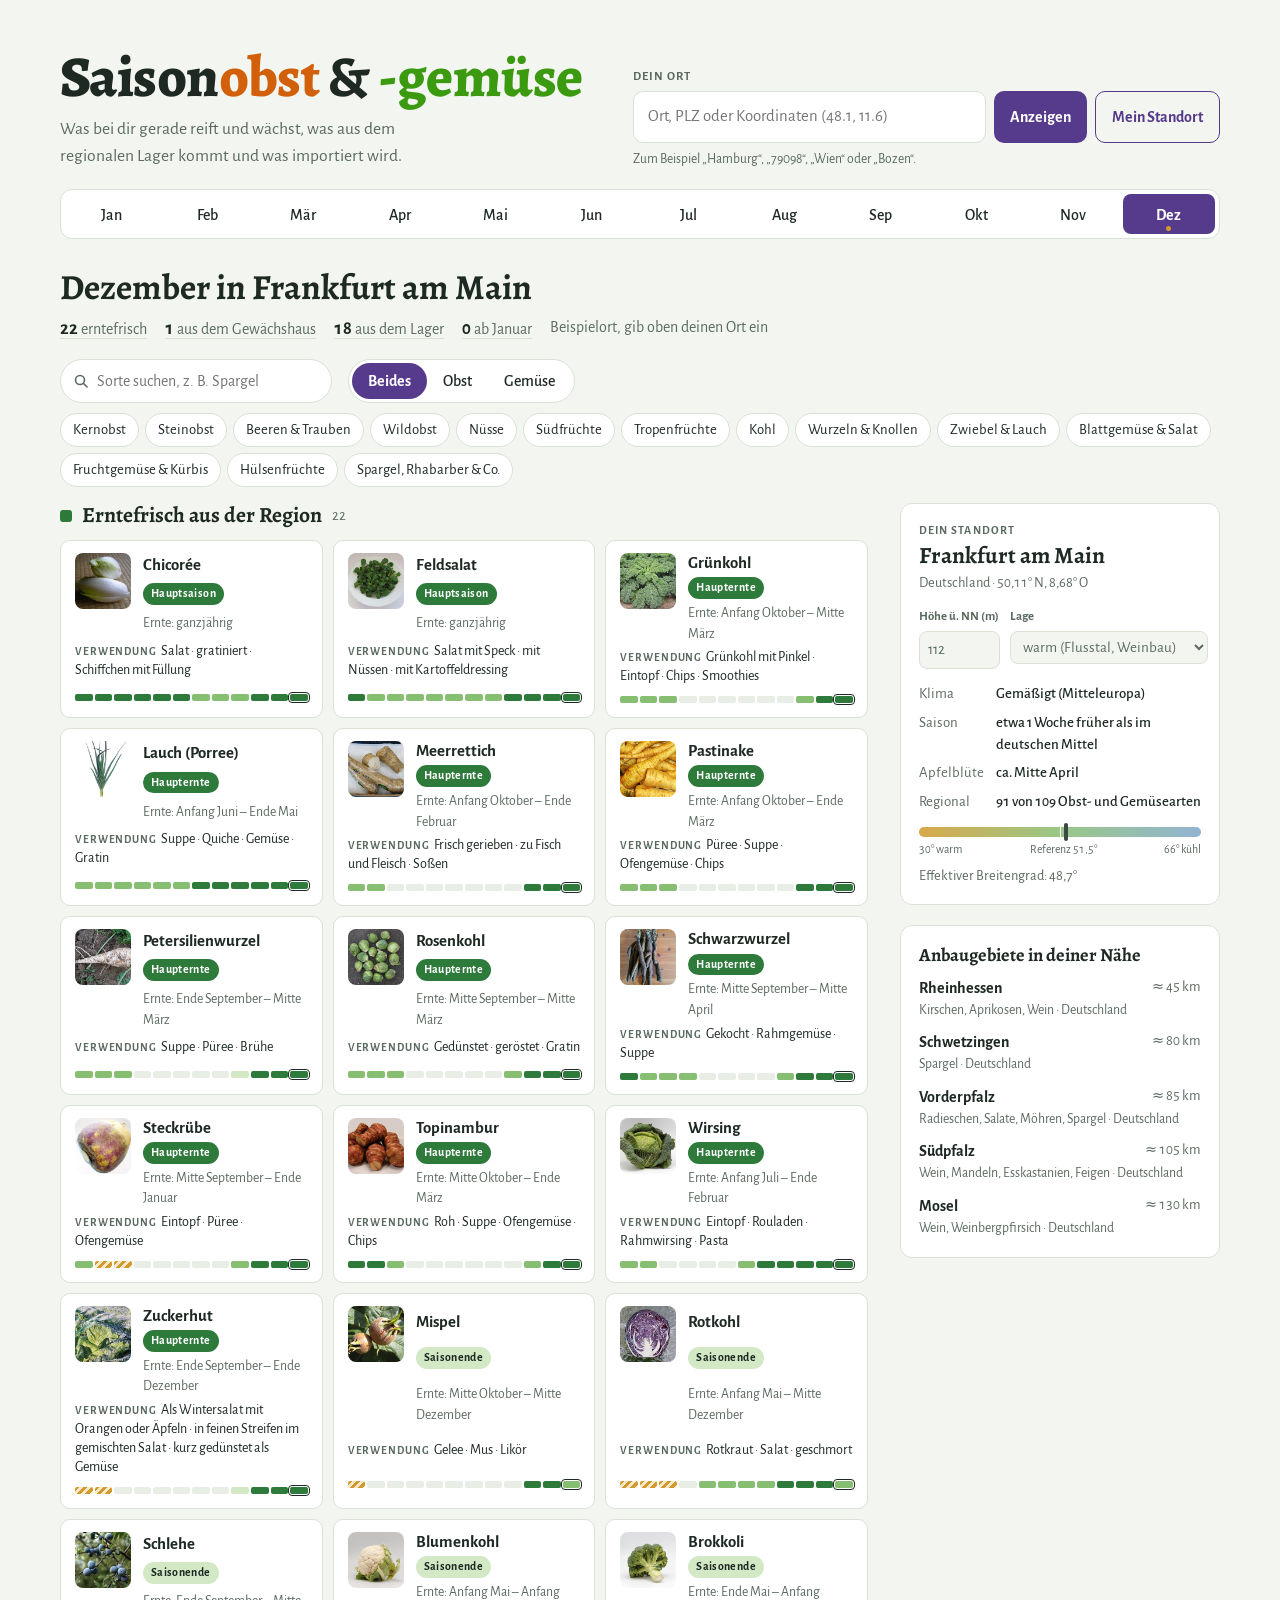
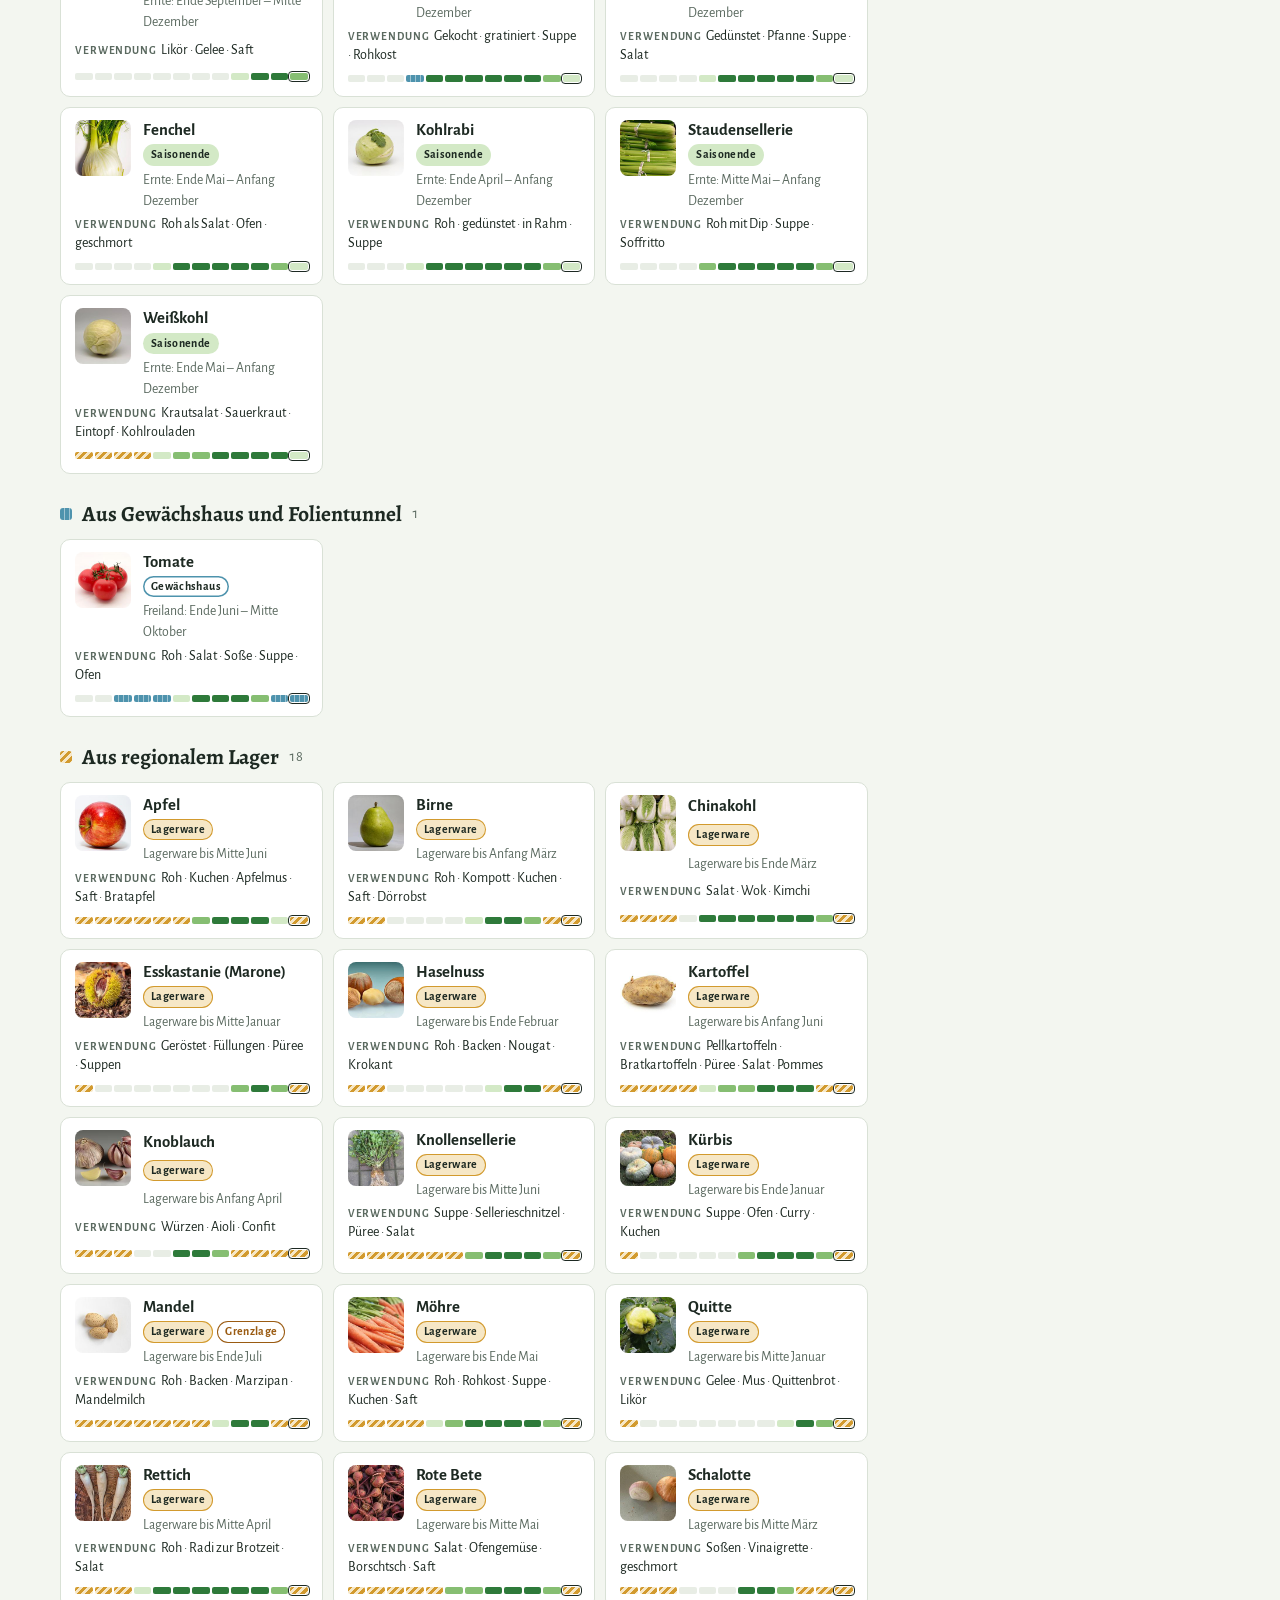
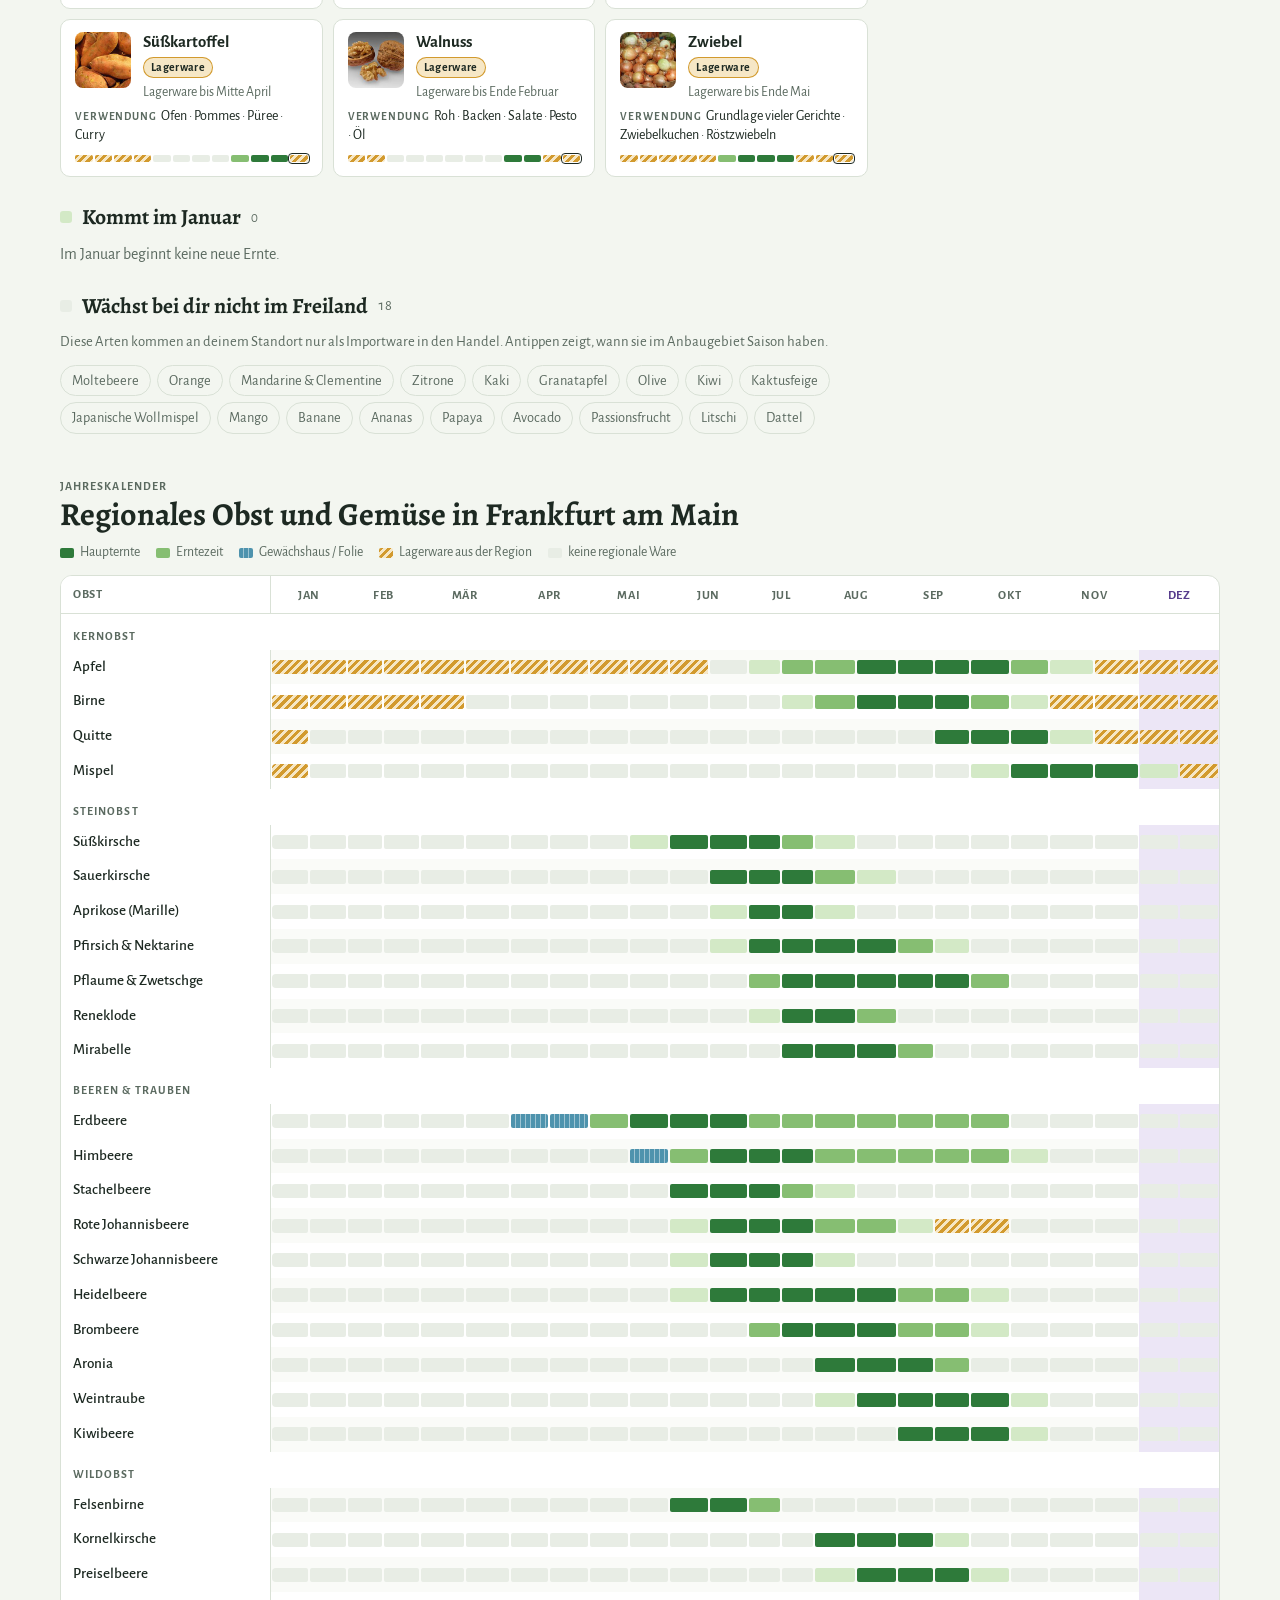
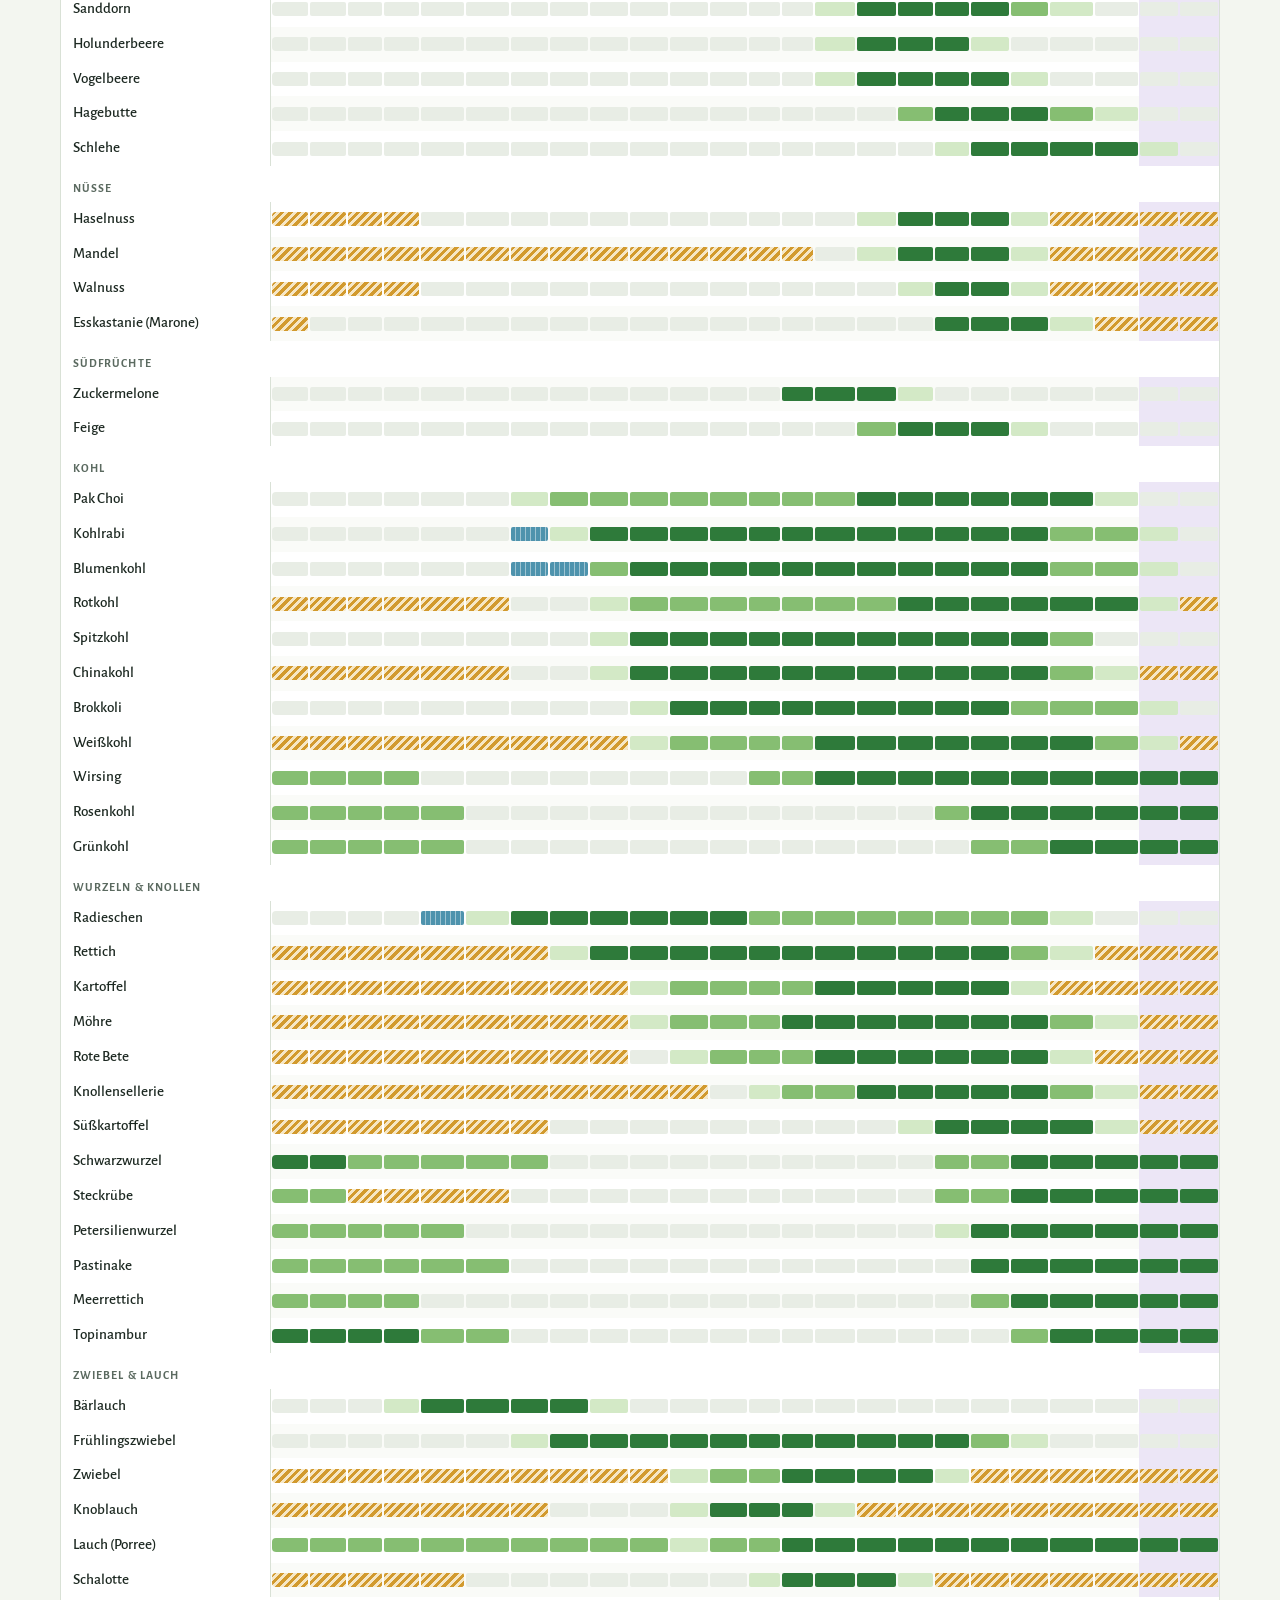
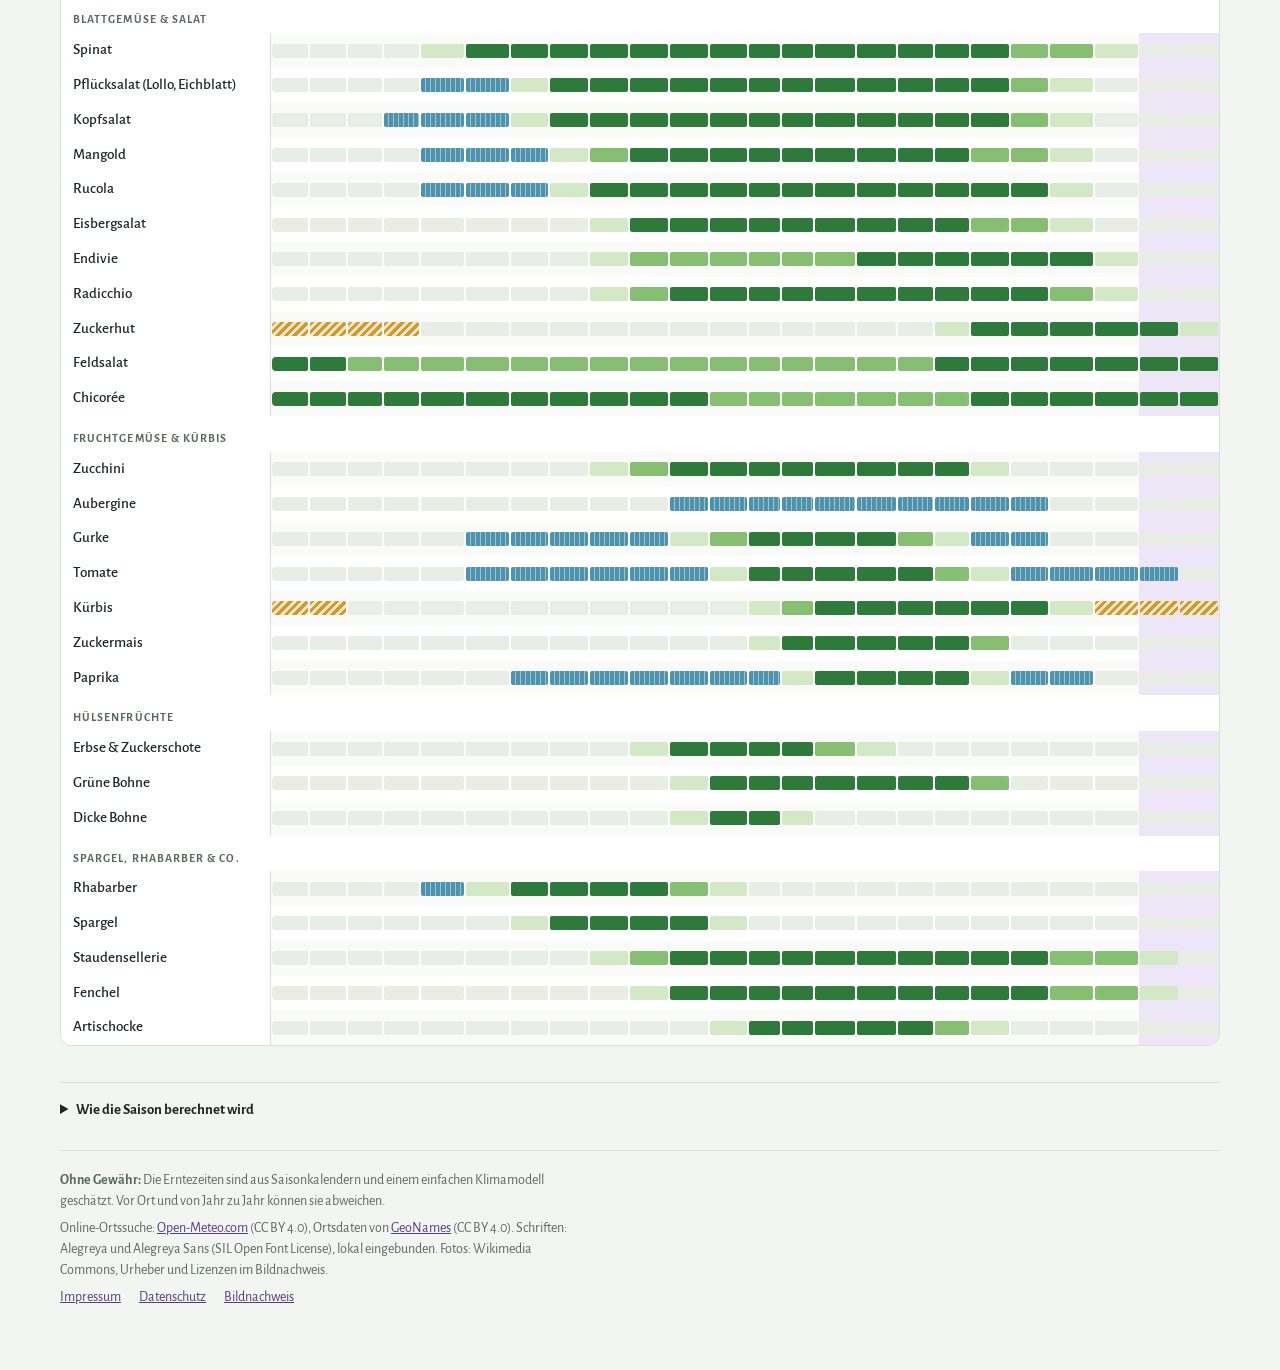
==== commit 85e3f4ac: "Saisonobst Version d7a7faba0f Co-Authored-By: Claude Fable 5.2 <noreply@anthropic.com>" ====
--- a/index.html
+++ b/index.html
@@ -94,6 +94,18 @@
 .chip{border:1.5px solid var(--line);background:var(--surface);border-radius:999px;padding:5px 12px;cursor:pointer;font-size:.92rem}
 .chip[aria-pressed="true"]{border-color:var(--accent);background:var(--accent-soft);color:var(--ink);font-weight:700}
 .filters.all .chip[aria-pressed="true"]{border-color:var(--line);background:var(--surface);font-weight:400}
+/* Sortensuche: steht vorn in der Leiste, damit das Feld beim Tippen nicht springt, wenn Schalter und Kategorien verschwinden */
+.vh{position:absolute;width:1px;height:1px;overflow:hidden;clip-path:inset(50%);white-space:nowrap}
+.sorte{position:relative;display:flex;align-items:center;flex:0 1 17rem;min-width:12rem}
+.sorte svg{position:absolute;left:13px;width:16px;height:16px;color:var(--muted);pointer-events:none}
+.sorte input{width:100%;min-width:0;padding:9px 38px 9px 36px;border:1.5px solid var(--line);border-radius:999px;background:var(--surface);appearance:none;-webkit-appearance:none}
+.sorte input::-webkit-search-cancel-button{display:none}
+.sorte input:focus{border-color:var(--accent);outline:none;box-shadow:0 0 0 3px var(--accent-soft)}
+.sorte button{position:absolute;right:4px;width:32px;height:32px;border:0;border-radius:50%;background:none;color:var(--muted);font-size:1.25rem;line-height:1;cursor:pointer}
+.sorte button:hover{color:var(--ink)}
+.sorte input:placeholder-shown~button{display:none}
+.suche .kind,.suche .filters{display:none}
+.key.c-such{background:var(--accent)}
 
 /* Haupt-Layout */
 .layout{display:grid;grid-template-columns:minmax(0,1fr) 320px;gap:32px;align-items:start;padding-top:12px}
@@ -233,6 +245,9 @@
   .filters{flex-wrap:nowrap;overflow-x:auto;margin-inline:-16px;padding-inline:16px;scrollbar-width:none}
   .filters::-webkit-scrollbar{display:none}
   .chip{flex:none}
+  .sorte{flex:none}
+  .sorte input{padding-block:10px;scroll-margin-top:10px}
+  .sorte button{width:40px;height:40px;right:2px}
   /* Sorten als kompakte Zeilen: Foto links, Name und Status daneben, Jahresstreifen darunter */
   .cards{grid-template-columns:1fr;gap:6px}
   .card,.card:has(>.card-img){grid-template-columns:44px minmax(0,1fr) auto;gap:3px 10px;padding:8px 10px}
@@ -296,6 +311,13 @@
     <div class="counts num" id="counts"></div>
   </section>
   <div class="toolbar">
+    <div class="sorte">
+      <label class="vh" for="sq">Sorte suchen</label>
+      <svg viewBox="0 0 16 16" aria-hidden="true"><circle cx="7" cy="7" r="4.5" fill="none" stroke="currentColor" stroke-width="1.6"/><path d="M10.5 10.5 14 14" stroke="currentColor" stroke-width="1.6" stroke-linecap="round"/></svg>
+      <input id="sq" type="search" autocomplete="off" autocapitalize="off" spellcheck="false" enterkeyhint="search" placeholder="Sorte suchen, z. B. Spargel">
+      <button type="button" id="sqx" aria-label="Sortensuche leeren">×</button>
+      <span class="vh" id="sqstatus" role="status"></span>
+    </div>
     <div class="kind" id="kind" role="group" aria-label="Obst oder Gemüse anzeigen"></div>
     <div class="filters" id="filters" role="group" aria-label="Kategorien filtern"></div>
   </div>
@@ -902,10 +924,56 @@
 }
 function monthCell(w,m){const c=monthCount(w,m);if(c.peak>=6)return "peak";if(c.harvest>=12)return "season";if(c.harvest>=4)return "edge";if(c.glass>=10)return "glass";if(c.store>=10)return "store";return "";}
 
+/* ---------- Sortensuche ---------- */
+// Wo eine Art im Monat m steht. Dieselbe Einteilung nutzen die Liste und die Treffer der Sortensuche.
+function modus(w,m){
+  if(!w.regional)return "import";
+  const c=monthCount(w,m);
+  return c.harvest>=5?"fresh":c.glass>=8?"glass":c.store>=5?"store":"aus";
+}
+// Für Treffer ohne regionale Ware im Monat m: der nächste Beginn, Gewächshaus oder Freiland, je nachdem was früher kommt.
+function wiederAb(w,m){
+  const bis=x=>mod(x-CUM[m]);
+  if(w.gh&&(w.s==null||bis(w.gh[0])<bis(w.s)))return "Wieder ab "+fmt(w.gh[0])+" (Gewächshaus)";
+  return "Wieder ab "+fmt(w.s);
+}
+// Andere Namen derselben Art (Österreich, Schweiz, Umgangssprache, häufige Schreibweisen). Nur für die Suche, angezeigt wird der Name aus FRUITS.
+const ALIAS={
+ moehre:"Karotte, Rüebli, Mohrrübe, Gelbe Rübe", kartoffel:"Erdapfel, Erdäpfel, Grundbirne", tomate:"Paradeiser",
+ blumenkohl:"Karfiol", rosenkohl:"Kohlsprossen", weisskohl:"Weißkraut, Kabis, Kraut", rotkohl:"Blaukraut, Rotkraut, Rotkabis",
+ wirsing:"Wirz, Welschkraut", gruenkohl:"Federkohl, Braunkohl", steckruebe:"Kohlrübe, Wruke", pakchoi:"Pak Choy, Senfkohl",
+ feldsalat:"Vogerlsalat, Nüsslisalat, Rapunzel, Ackersalat", kopfsalat:"Häuptelsalat, Buttersalat", eisberg:"Eissalat",
+ rucola:"Rauke", mangold:"Krautstiel", rotebete:"Rote Beete, Rote Rübe, Rande", meerrettich:"Kren", rettich:"Radi",
+ sellerie:"Zeller", staudensellerie:"Stangensellerie, Bleichsellerie", fruehlingszwiebel:"Lauchzwiebel, Jungzwiebel",
+ brokkoli:"Broccoli", zucchini:"Zucchetti", mais:"Kukuruz", paprika:"Peperoni", aubergine:"Melanzani",
+ bohne:"Fisole, Buschbohne, Stangenbohne", dickebohne:"Ackerbohne, Saubohne, Puffbohne", erbse:"Kaiserschote, Kefe",
+ suesskartoffel:"Batate", zwetschge:"Zwetschke, Zwetsche", reneklode:"Reineclaude, Ringlotte", sauerkirsche:"Weichsel",
+ rjoh:"Ribisel", sjoh:"Schwarze Ribisel, Cassis", heidel:"Blaubeere, Schwarzbeere", holunder:"Holler, Fliederbeere",
+ kastanie:"Maroni, Edelkastanie", walnuss:"Baumnuss", orange:"Apfelsine", mandarine:"Satsuma", passion:"Maracuja",
+ litschi:"Lychee", kaki:"Persimone, Sharon", melone:"Honigmelone", kiwibeere:"Mini-Kiwi", traube:"Tafeltraube"
+};
+let SUCHINDEX=null;
+// Liefert die passenden Arten, beste Treffer zuerst: Namensanfang, Wortanfang im Namen, Wortteil im Namen, anderer Name, Sortenname.
+function sucheSorten(q){
+  const qn=norm(q);if(!qn)return [];
+  SUCHINDEX=SUCHINDEX||FRUITS.map(f=>({f,n:norm(f.n),a:(ALIAS[f.id]||"").split(",").map(norm).filter(Boolean),so:norm(f.so||"")}));
+  // Mehrzahl: „Tomaten“ soll „Tomate“ finden, „Nüsse“ die Walnuss. Umlaute gleicht norm schon an.
+  const formen=[qn,...["en","n","e","s","se"].map(x=>qn.endsWith(x)?qn.slice(0,-x.length):"").filter(x=>x.length>=4)];
+  const rang=x=>{let r=9;for(const t of formen){const lang=t.length>=3;
+    if(x.n.startsWith(t))r=Math.min(r,0);
+    else if((" "+x.n).includes(" "+t))r=Math.min(r,1);
+    else if(lang&&x.n.includes(t))r=Math.min(r,2);
+    else if(x.a.some(a=>(" "+a).includes(" "+t)))r=Math.min(r,3);
+    else if(lang&&x.a.some(a=>a.includes(t)))r=Math.min(r,4);
+    else if(lang&&(" "+x.so).includes(" "+t))r=Math.min(r,5);
+  }return r;};
+  return SUCHINDEX.map(x=>({f:x.f,r:rang(x)})).filter(x=>x.r<9).sort((a,b)=>a.r-b.r||a.f.n.localeCompare(b.f.n,"de")).map(x=>x.f);
+}
+
 /* ---------- Zustand ---------- */
 const now=new Date();
 const TODAY_M=now.getMonth();
-const state={loc:null,month:TODAY_M,kind:"alle",cats:new Set(KINDS.alle)};
+const state={loc:null,month:TODAY_M,kind:"alle",cats:new Set(KINDS.alle),such:""};
 const DEFAULT={...byName["Frankfurt am Main"],example:true};
 
 function makeLoc(p,extra){
@@ -999,9 +1067,18 @@
 $("ortbtn").addEventListener("click",()=>{const auf=!$("ortsuche").classList.contains("open");ortOffen(auf);if(auf){q.value="";q.focus();}});
 /* Zähler unter dem Titel springen sofort zur Gruppe (kein weiches Scrollen: bei mehreren Bildschirmlängen dauert das zu lange);
    der Fokus wandert mit, damit Tastatur und Screenreader dort weitermachen */
-$("counts").addEventListener("click",e=>{const b=e.target.closest("button[data-go]");if(!b)return;const g=document.getElementById(b.dataset.go);if(!g)return;
+$("counts").addEventListener("click",e=>{const b=e.target.closest("button[data-go]");if(!b)return;if(state.such)sucheSetzen("");const g=document.getElementById(b.dataset.go);if(!g)return;
   g.scrollIntoView({block:"start"});
   const h=g.querySelector("h3");if(h)h.focus({preventScroll:true});});
+/* ---------- Sortensuche: Bedienung ---------- */
+const sq=$("sq");
+function sucheSetzen(v){state.such=v;if(sq.value!==v)sq.value=v;render(true);}
+sq.addEventListener("input",()=>sucheSetzen(sq.value));
+sq.addEventListener("keydown",e=>{if(e.key==="Enter")sq.blur();else if(e.key==="Escape"&&sq.value){e.preventDefault();sucheSetzen("");}});
+// Am Handy verdeckt die Tastatur die halbe Seite: Feld nach oben holen, damit die Treffer darunter sichtbar bleiben
+sq.addEventListener("focus",()=>{if(matchMedia("(max-width: 560px)").matches)sq.scrollIntoView({block:"start"});});
+$("sqx").addEventListener("click",()=>{sucheSetzen("");sq.focus();});
+
 function windows(){return FRUITS.map(f=>fruitWindow(f,state.loc));}
 
 function renderMonths(){
@@ -1033,33 +1110,35 @@
   return '<span class="pill season">Erntezeit</span>';
 }
 function seasonText(w){return w.y?"ganzjährig":w.glassOnly?"nur aus dem Gewächshaus":fmt(w.s)+" – "+fmt(w.e);}
-function strip12(w){return MONTHS.map((_,m)=>{const s=monthCell(w,m);return `<i class="${s?"c-"+s:""}${m===state.month?" sel":""}"></i>`;}).join("");}
+function strip12(w,leer){return MONTHS.map((_,m)=>{const s=leer?"":monthCell(w,m);return `<i class="${s?"c-"+s:""}${m===state.month?" sel":""}"></i>`;}).join("");}
 function card(w,mode){
   const m=state.month;
-  let meta=mode==="store"?"Lagerware bis "+fmt(w.e+w.st):mode==="soon"?"Ernte ab "+fmt(w.s):mode==="glass"?(w.glassOnly?"Unter Glas: "+fmt(w.gh[0])+" – "+fmt(w.gh[1]):"Freiland: "+seasonText(w)):"Ernte: "+seasonText(w);
+  let meta=mode==="store"?"Lagerware bis "+fmt(w.e+w.st):mode==="soon"?"Ernte ab "+fmt(w.s):mode==="glass"?(w.glassOnly?"Unter Glas: "+fmt(w.gh[0])+" – "+fmt(w.gh[1]):"Freiland: "+seasonText(w)):mode==="aus"?wiederAb(w,m):mode==="import"?"Wächst bei dir nicht im Freiland":"Ernte: "+seasonText(w);
   return `<button type="button" class="card" data-id="${w.f.id}">
     <span class="card-name">${esc(w.f.n)}</span>${BILDER[w.f.id]?`<img class="card-img" src="img/${w.f.id}.jpg" alt="" width="56" height="56" loading="lazy" decoding="async" onerror="this.remove()">`:""}
-    <span class="pills">${mode==="soon"?'<span class="pill">bald</span>':statusPill(w,m)}${w.edge?'<span class="pill edge">Grenzlage</span>':""}</span>
+    <span class="pills">${mode==="soon"?'<span class="pill">bald</span>':mode==="aus"?'<span class="pill">keine Saison</span>':mode==="import"?'<span class="pill">Import</span>':statusPill(w,m)}${w.edge&&mode!=="aus"?'<span class="pill edge">Grenzlage</span>':""}</span>
     <span class="card-meta">${meta}</span>
     <span class="card-use"><span class="use-lbl">Verwendung</span> ${useText(w.f.id)}</span>
-    <span class="strip" aria-hidden="true">${strip12(w)}</span></button>`;
+    <span class="strip" aria-hidden="true">${strip12(w,mode==="import")}</span></button>`;
 }
 function group(title,key,list,mode,emptyText){
   return `<section class="group g-${mode}" id="g-${mode}"><div class="group-head"><span class="key ${key}"></span><h3 tabindex="-1">${title}</h3><span class="count num">${list.length}</span></div>
-  ${list.length?`<div class="cards">${list.map(w=>card(w,mode)).join("")}</div>`:`<p class="empty">${emptyText}</p>`}</section>`;
-}
-
-function render(){
+  ${list.length?`<div class="cards">${list.map(w=>card(w,mode==="such"?modus(w,state.month):mode)).join("")}</div>`:`<p class="empty">${emptyText}</p>`}</section>`;
+}
+
+// nurListe: beim Tippen in der Sortensuche ändert sich nur die Liste, Seitenleiste und Kalender bleiben stehen
+function render(nurListe){
   const loc=state.loc,m=state.month,W=windows();
   const vis=W.filter(w=>state.cats.has(w.f.k));
   const fresh=[],glass=[],stored=[],soon=[],foreign=[];
   const nm=(m+1)%12;
   for(const w of vis){
-    if(!w.regional){foreign.push(w);continue;}
+    const mo=modus(w,m);
+    if(mo==="import"){foreign.push(w);continue;}
     const c=monthCount(w,m);
-    if(c.harvest>=5)fresh.push({w,c});
-    else if(c.glass>=8)glass.push(w);
-    else if(c.store>=5)stored.push(w);
+    if(mo==="fresh")fresh.push({w,c});
+    else if(mo==="glass")glass.push(w);
+    else if(mo==="store")stored.push(w);
     if(c.harvest<5&&monthCount(w,nm).harvest>=5)soon.push(w);
   }
   fresh.sort((a,b)=>(b.c.peak>0)-(a.c.peak>0)||b.c.harvest-a.c.harvest||a.w.f.n.localeCompare(b.w.f.n,"de"));
@@ -1069,7 +1148,13 @@
   document.body.classList.toggle("has-loc",!loc.example);
   $("counts").innerHTML=`<button type="button" data-go="g-fresh"><b>${fresh.length}</b> erntefrisch</button>${glass.length?`<button type="button" data-go="g-glass"><b>${glass.length}</b> aus dem Gewächshaus</button>`:""}<button type="button" data-go="g-store"><b>${stored.length}</b> aus dem Lager</button><button type="button" data-go="g-soon"><b>${soon.length}</b> ab ${MONTHS[nm]}</button>${loc.example?'<span>Beispielort, gib oben deinen Ort ein</span>':""}`;
 
-  $("main").innerHTML=
+  // Sortensuche: solange etwas im Feld steht, ersetzen die Treffer aus allen Arten die Monatsliste
+  const such=state.such.trim();
+  let hits=[];
+  if(such){const nachId=new Map(W.map(w=>[w.f.id,w]));hits=sucheSorten(such).map(f=>nachId.get(f.id));}
+  document.body.classList.toggle("suche",!!such);
+  $("sqstatus").textContent=such?(hits.length?hits.length+" Treffer":"Keine Treffer"):"";
+  $("main").innerHTML=such?group(`Treffer für „${esc(such)}“`,"c-such",hits,"such",`Keine Art und keine Sorte mit diesem Namen gefunden. Die Suche kennt ${FRUITS.length} Obst- und Gemüsearten.`):
     group("Erntefrisch aus der Region","c-peak",fresh.map(x=>x.w),"fresh","In diesem Monat wird bei dir in den gewählten Kategorien nichts geerntet.")+
     (glass.length?group("Aus Gewächshaus und Folientunnel","c-glass",glass,"glass",""):"")+
     group("Aus regionalem Lager","c-store",stored,"store","Keine regionale Lagerware in den gewählten Kategorien.")+
@@ -1078,7 +1163,7 @@
      <p class="empty" style="font-size:.92rem">Diese Arten kommen an deinem Standort nur als Importware in den Handel. Antippen zeigt, wann sie im Anbaugebiet Saison haben.</p>
      <div class="tags">${foreign.map(w=>`<button type="button" class="tag" data-id="${w.f.id}">${esc(w.f.n)}</button>`).join("")}</div></section>`;
 
-  renderProfile(W);renderRegions();renderCalendar(W);renderMonths();renderFilters();
+  if(!nurListe){renderProfile(W);renderRegions();renderCalendar(W);renderMonths();renderFilters();}
 }
 
 function renderProfile(W){
